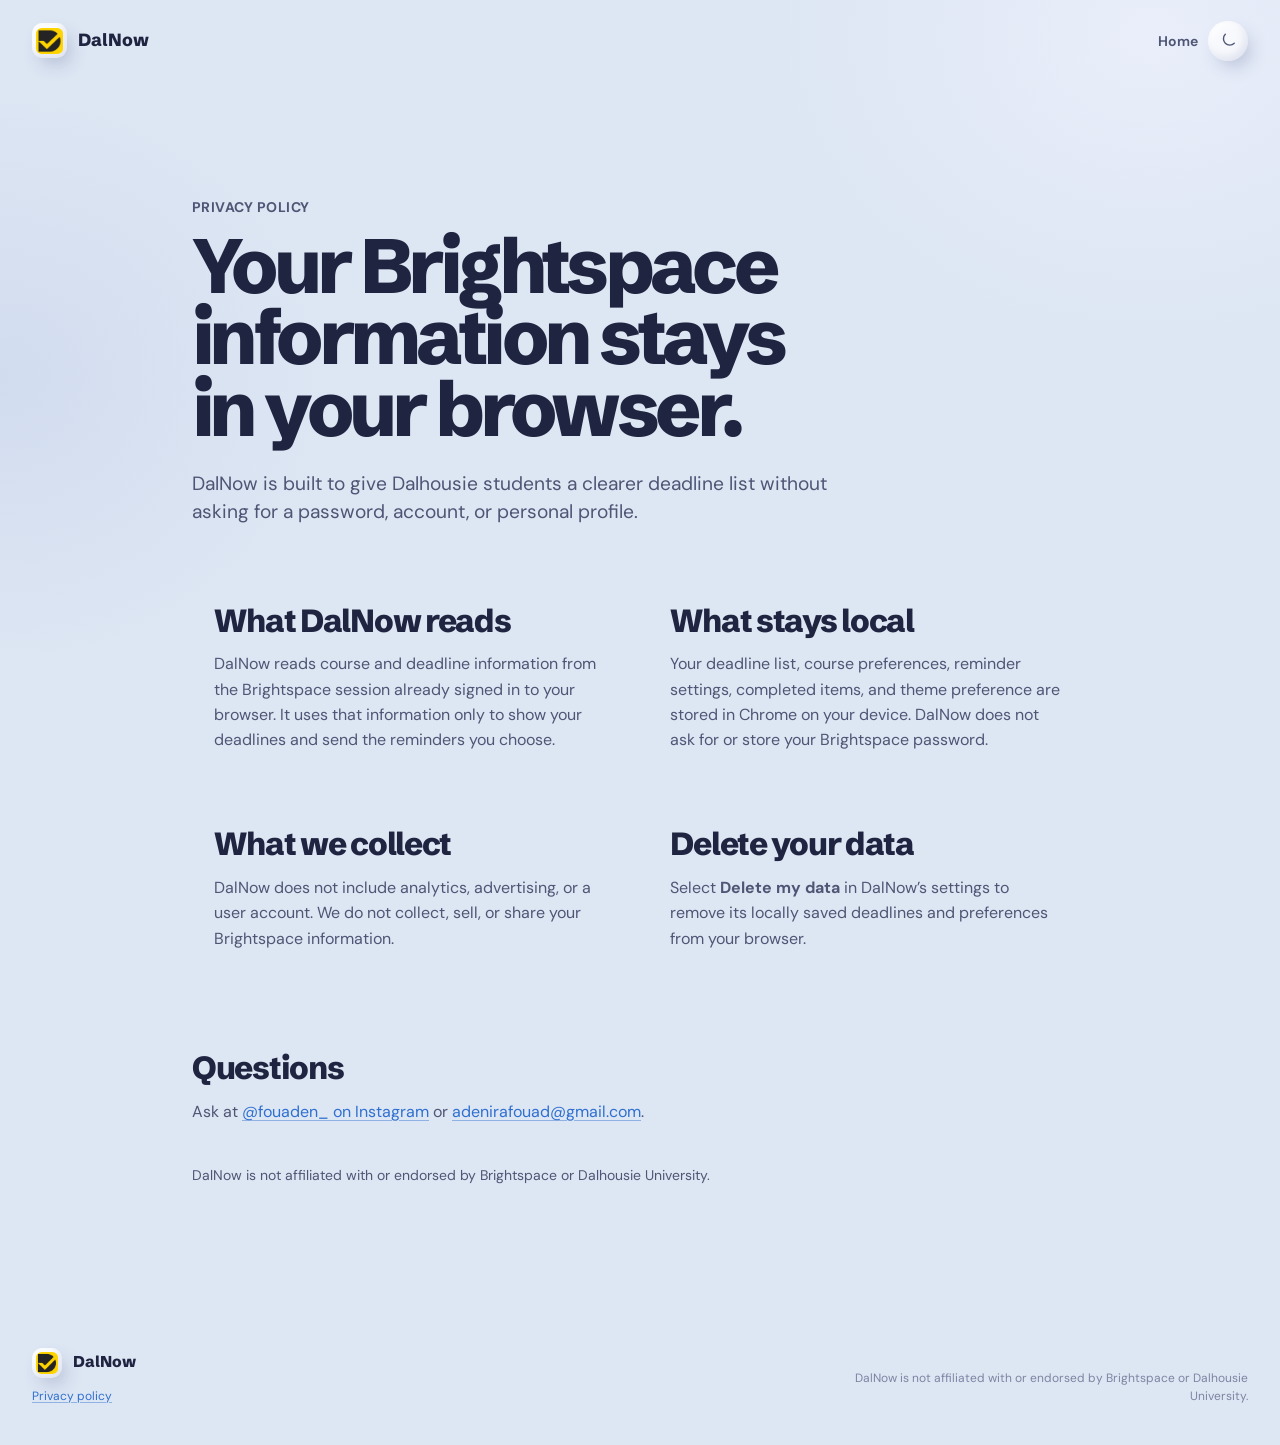
==== site/privacy.html @ 7739f78c "feat: add DalNow marketing site" ====
<!doctype html>
<html lang="en" data-theme="light">
  <head>
    <meta charset="UTF-8" />
    <meta name="viewport" content="width=device-width, initial-scale=1" />
    <meta name="description" content="DalNow privacy policy." />
    <meta name="theme-color" content="#dde6f3" />
    <title>Privacy policy — DalNow</title>
    <link rel="stylesheet" href="styles/tokens.css" />
    <link rel="stylesheet" href="styles/styles.css" />
    <link rel="stylesheet" href="styles/site.css" />
  </head>
  <body>
    <header class="site-header">
      <a class="site-brand" href="index.html" aria-label="DalNow home"><span class="site-brand-mark"><img src="assets/icon128.png" alt="" /></span><span>DalNow</span></a>
      <div class="header-controls"><a class="header-link" href="index.html">Home</a><button class="theme-toggle" type="button" aria-pressed="false" aria-label="Switch to dark mode"><svg class="moon-icon" viewBox="0 0 24 24" fill="none" stroke="currentColor" stroke-width="1.9" stroke-linecap="round" stroke-linejoin="round" aria-hidden="true"><path d="M20.8 15.4A8.5 8.5 0 0 1 8.6 3.2 8.5 8.5 0 1 0 20.8 15.4Z"/></svg><svg class="sun-icon" viewBox="0 0 24 24" fill="none" stroke="currentColor" stroke-width="1.9" stroke-linecap="round" stroke-linejoin="round" aria-hidden="true"><circle cx="12" cy="12" r="4"/><path d="M12 2v2M12 20v2M4.93 4.93l1.41 1.41M17.66 17.66l1.41 1.41M2 12h2M20 12h2M4.93 19.07l1.41-1.41M17.66 6.34l1.41-1.41"/></svg></button></div>
    </header>
    <main class="policy-page section-shell">
      <p class="eyebrow">Privacy policy</p>
      <h1>Your Brightspace information stays in your browser.</h1>
      <p class="policy-lede">DalNow is built to give Dalhousie students a clearer deadline list without asking for a password, account, or personal profile.</p>
      <div class="policy-grid">
        <section class="policy-card clay-panel"><h2>What DalNow reads</h2><p>DalNow reads course and deadline information from the Brightspace session already signed in to your browser. It uses that information only to show your deadlines and send the reminders you choose.</p></section>
        <section class="policy-card clay-panel"><h2>What stays local</h2><p>Your deadline list, course preferences, reminder settings, completed items, and theme preference are stored in Chrome on your device. DalNow does not ask for or store your Brightspace password.</p></section>
        <section class="policy-card clay-panel"><h2>What we collect</h2><p>DalNow does not include analytics, advertising, or a user account. We do not collect, sell, or share your Brightspace information.</p></section>
        <section class="policy-card clay-panel"><h2>Delete your data</h2><p>Select <strong>Delete my data</strong> in DalNow’s settings to remove its locally saved deadlines and preferences from your browser.</p></section>
      </div>
      <section class="policy-contact"><h2>Questions</h2><p>Ask at <a href="https://www.instagram.com/fouaden_/">@fouaden_ on Instagram</a> or <a href="mailto:adenirafouad@gmail.com">adenirafouad@gmail.com</a>.</p><p class="policy-note">DalNow is not affiliated with or endorsed by Brightspace or Dalhousie University.</p></section>
    </main>
    <footer class="site-footer"><div><a class="site-brand" href="index.html"><span class="site-brand-mark"><img src="assets/icon128.png" alt="" /></span><span>DalNow</span></a><a class="footer-link" href="privacy.html">Privacy policy</a></div><p>DalNow is not affiliated with or endorsed by Brightspace or Dalhousie University.</p></footer>
    <script src="scripts/site.js"></script>
  </body>
</html>
---- site/styles/tokens.css ----
/* Dalnow's Token Design System */
/* DALnow's local font assets and visual source of truth. */

@font-face {
  font-family: "DM Sans";
  font-style: normal;
  font-weight: 400 700;
  font-display: swap;
  src: url("../assets/DM-Sans-latin-ext.woff2") format("woff2");
  unicode-range:
    U+0100-02BA, U+02BD-02C5, U+02C7-02CC, U+02CE-02D7, U+02DD-02FF, U+0304,
    U+0308, U+0329, U+1E00-1E9F, U+1EF2-1EFF;
}
@font-face {
  font-family: "DM Sans";
  font-style: normal;
  font-weight: 400 700;
  font-display: swap;
  src: url("../assets/DM-Sans-latin.woff2") format("woff2");
  unicode-range:
    U+0000-00FF, U+0131, U+0152-0153, U+02BB-02BC, U+02C6, U+02DA, U+02DC,
    U+0304, U+0308, U+0329, U+2000-206F, U+20AC, U+2122, U+2191, U+2193, U+2212,
    U+2215, U+FEFF, U+FFFD;
}
@font-face {
  font-family: "Schibsted Grotesk";
  font-style: normal;
  font-weight: 400 800;
  font-display: swap;
  src: url("../assets/Schibsted-Grotesk-latin-ext.woff2") format("woff2");
  unicode-range:
    U+0100-02BA, U+02BD-02C5, U+02C7-02CC, U+02CE-02D7, U+02DD-02FF, U+0304,
    U+0308, U+0329, U+1E00-1E9F, U+1EF2-1EFF;
}
@font-face {
  font-family: "Schibsted Grotesk";
  font-style: normal;
  font-weight: 400 800;
  font-display: swap;
  src: url("../assets/Schibsted-Grotesk-latin.woff2") format("woff2");
  unicode-range:
    U+0000-00FF, U+0131, U+0152-0153, U+02BB-02BC, U+02C6, U+02DA, U+02DC,
    U+0304, U+0308, U+0329, U+2000-206F, U+20AC, U+2122, U+2191, U+2193, U+2212,
    U+2215, U+FEFF, U+FFFD;
}

:root {
  color-scheme: light;
  --brand-black: #242424;
  --brand-white: #ffffff;
  --brand-gold: #ffd400;
  --course-1: #007aff;
  --course-2: #4cd964;
  --course-3: #ff9500;
  --course-4: #5956d6;
  --course-5: #db2777;
  --course-6: #b45309;
  --course-7: #0f766e;
  --course-8: #dc2626;
  --course-9: #475569;
  --course-10: #9333ea;
  --course-foreground: #ffffff;
  --ground: #dde6f3;
  --glow-a: #e9eefa;
  --glow-b: #d1dcef;
  --slab: #eef2f9;
  --tile: #f8f9fd;
  --tile-hover: #ffffff;
  --ink: #1f2440;
  --ink-muted: #4f5675;
  --ink-faint: #7c85a2;
  --rule: rgb(80 98 150 / 14%);
  --rule-strong: rgb(80 98 150 / 26%);
  --danger: #ff3b30;
  --danger-wash: #fbe3e0;
  --success: #2c7449;
  --focus: #1f2440;
  --link: #2f6fd0;
  --link-hover: #1d55ae;
  --warning: #c93a31;
  --clay:
    16px 20px 40px -8px rgb(62 78 128 / 30%),
    inset -6px -8px 14px rgb(98 116 168 / 20%),
    inset 6px 8px 14px rgb(255 255 255 / 95%);
  --clay-sm:
    6px 9px 18px -4px rgb(62 78 128 / 28%),
    inset -3px -4px 8px rgb(98 116 168 / 16%),
    inset 3px 4px 8px rgb(255 255 255 / 95%);
  --shadow-logo: 0 6px 14px -8px rgb(62 78 128 / 52%);
  --clay-lift:
    18px 24px 36px -10px rgb(62 78 128 / 42%),
    inset -5px -7px 12px rgb(98 116 168 / 20%), inset 5px 7px 12px #ffffff;
  --clay-gold:
    8px 12px 22px -6px rgb(170 120 0 / 42%),
    inset -4px -6px 10px rgb(196 140 0 / 35%),
    inset 4px 5px 9px rgb(255 250 215 / 95%);
  --clay-gold-pressed:
    2px 3px 8px -4px rgb(170 120 0 / 40%),
    inset 5px 7px 12px rgb(196 140 0 / 35%),
    inset -3px -3px 8px rgb(255 250 215 / 80%);
  --groove:
    inset 4px 6px 10px rgb(80 98 150 / 20%),
    inset -4px -5px 10px rgb(255 255 255 / 85%);
  --font-body: "DM Sans", "Segoe UI", sans-serif;
  --font-display: "Schibsted Grotesk", "Segoe UI", sans-serif;
  --font-size-xs: 0.75rem;
  --font-size-sm: 0.875rem;
  --font-size-base: 1rem;
  --font-size-lg: 1.125rem;
  --font-size-xl: 1.5rem;
  --font-regular: 400;
  --font-medium: 500;
  --font-semibold: 650;
  --font-bold: 800;
  --space-1: 0.25rem;
  --space-2: 0.5rem;
  --space-3: 0.75rem;
  --space-4: 1rem;
  --space-5: 1.25rem;
  --space-6: 1.5rem;
  --space-8: 2rem;
  --radius-sm: 0.75rem;
  --radius-chip: 0.35rem;
  --radius-md: 1.5rem;
  --radius-lg: 2rem;
  --radius-pill: 999px;
  --duration-fast: 140ms;
  --duration-base: 220ms;
  --motion-lift: -0.125rem;
  --ease-out: cubic-bezier(0.16, 1, 0.3, 1);
  --ease-squish: cubic-bezier(0.3, 1.6, 0.5, 1);
}

:root[data-theme="dark"] {
  color-scheme: dark;
  --ground: #1a1e2c;
  --glow-a: #232a3e;
  --glow-b: #161a26;
  --slab: #232839;
  --tile: #2b3146;
  --tile-hover: #313851;
  --ink: #eef0f8;
  --ink-muted: #b3b9cf;
  --ink-faint: #858da7;
  --rule: rgb(255 255 255 / 8%);
  --rule-strong: rgb(255 255 255 / 16%);
  --danger: #ff8a7a;
  --danger-wash: #3a2624;
  --success: #7ed39b;
  --focus: #ffd400;
  --link: #8ab8ff;
  --link-hover: #b3d1ff;
  --warning: #ff8a7a;
  --clay:
    16px 20px 40px -8px rgb(0 0 0 / 55%), inset -6px -8px 14px rgb(0 0 0 / 30%),
    inset 6px 8px 14px rgb(255 255 255 / 6%);
  --clay-sm:
    6px 9px 18px -4px rgb(0 0 0 / 50%), inset -3px -4px 8px rgb(0 0 0 / 28%),
    inset 3px 4px 8px rgb(255 255 255 / 7%);
  --clay-lift:
    18px 24px 36px -10px rgb(0 0 0 / 70%),
    inset -5px -7px 12px rgb(0 0 0 / 30%),
    inset 5px 7px 12px rgb(255 255 255 / 9%);
  --clay-gold:
    8px 12px 22px -6px rgb(0 0 0 / 55%),
    inset -4px -6px 10px rgb(196 140 0 / 40%),
    inset 4px 5px 9px rgb(255 250 215 / 80%);
  --clay-gold-pressed:
    2px 3px 8px -4px rgb(0 0 0 / 50%), inset 5px 7px 12px rgb(196 140 0 / 40%),
    inset -3px -3px 8px rgb(255 250 215 / 60%);
  --groove:
    inset 4px 6px 10px rgb(0 0 0 / 35%),
    inset -3px -4px 8px rgb(255 255 255 / 5%);
}
@media (prefers-color-scheme: dark) {
  :root:not([data-theme="light"]) {
    color-scheme: dark;
    --ground: #1a1e2c;
    --glow-a: #232a3e;
    --glow-b: #161a26;
    --slab: #232839;
    --tile: #2b3146;
    --tile-hover: #313851;
    --ink: #eef0f8;
    --ink-muted: #b3b9cf;
    --ink-faint: #858da7;
    --rule: rgb(255 255 255 / 8%);
    --rule-strong: rgb(255 255 255 / 16%);
    --danger: #ff8a7a;
    --danger-wash: #3a2624;
    --success: #7ed39b;
    --focus: #ffd400;
    --link: #8ab8ff;
    --link-hover: #b3d1ff;
    --warning: #ff8a7a;
    --clay:
      16px 20px 40px -8px rgb(0 0 0 / 55%),
      inset -6px -8px 14px rgb(0 0 0 / 30%),
      inset 6px 8px 14px rgb(255 255 255 / 6%);
    --clay-sm:
      6px 9px 18px -4px rgb(0 0 0 / 50%), inset -3px -4px 8px rgb(0 0 0 / 28%),
      inset 3px 4px 8px rgb(255 255 255 / 7%);
    --clay-lift:
      18px 24px 36px -10px rgb(0 0 0 / 70%),
      inset -5px -7px 12px rgb(0 0 0 / 30%),
      inset 5px 7px 12px rgb(255 255 255 / 9%);
    --clay-gold:
      8px 12px 22px -6px rgb(0 0 0 / 55%),
      inset -4px -6px 10px rgb(196 140 0 / 40%),
      inset 4px 5px 9px rgb(255 250 215 / 80%);
    --clay-gold-pressed:
      2px 3px 8px -4px rgb(0 0 0 / 50%),
      inset 5px 7px 12px rgb(196 140 0 / 40%),
      inset -3px -3px 8px rgb(255 250 215 / 60%);
    --groove:
      inset 4px 6px 10px rgb(0 0 0 / 35%),
      inset -3px -4px 8px rgb(255 255 255 / 5%);
  }
}
---- site/styles/styles.css ----
/* Side-panel components. All visual values come from strictly tokens.css. */

* {
  box-sizing: border-box;
}
html {
  background: var(--ground);
  scrollbar-color: var(--rule-strong) transparent;
  scrollbar-width: thin;
}
body {
  min-height: 100vh;
  margin: 0;
  background-color: var(--ground);
  background-image:
    radial-gradient(520px 420px at 90% 4%, var(--glow-a) 0%, transparent 72%),
    radial-gradient(460px 400px at 0% 42%, var(--glow-b) 0%, transparent 72%);
  background-attachment: fixed;
  color: var(--ink);
  font-family: var(--font-body);
  font-size: var(--font-size-base);
  font-weight: var(--font-regular);
  line-height: 1.45;
}
button,
input {
  color: inherit;
  font: inherit;
}
button {
  -webkit-tap-highlight-color: transparent;
}
[hidden] {
  display: none !important;
}
button:focus-visible,
input:focus-visible,
a:focus-visible {
  outline: 3px solid var(--focus);
  outline-offset: 3px;
}

.app-header {
  display: flex;
  align-items: center;
  gap: var(--space-3);
  min-height: 5.875rem;
  padding: var(--space-5) var(--space-4) var(--space-3);
}
.brand {
  display: flex;
  align-items: center;
  gap: var(--space-3);
  min-width: 0;
}
.brand-logo {
  display: grid;
  place-items: center;
  flex: 0 0 auto;
  width: 3rem;
  height: 3rem;
  border-radius: var(--radius-sm);
  background: var(--brand-gold);
  box-shadow: var(--shadow-logo);
}
.brand-icon {
  display: block;
  width: 2.1rem;
  height: 2.3rem;
  border-radius: var(--radius-chip);
  object-fit: contain;
}
.app-header h1 {
  margin: 0;
  color: var(--ink);
  font-family: var(--font-display);
  font-size: var(--font-size-xl);
  font-weight: var(--font-bold);
  letter-spacing: -0.045em;
}
.header-spacer {
  flex: 1;
}
.header-actions {
  display: flex;
  align-items: center;
  gap: var(--space-2);
  margin-left: auto;
}
.refresh-status {
  color: var(--ink-muted);
  font-size: var(--font-size-xs);
  font-weight: var(--font-medium);
}
.icon-button,
.back-button {
  display: inline-grid;
  place-items: center;
  flex: 0 0 auto;
  width: 2.75rem;
  height: 2.75rem;
  padding: 0;
  border: 0;
  border-radius: 50%;
  background: var(--tile);
  box-shadow: var(--clay-sm);
  color: var(--ink-muted);
  cursor: pointer;
  transition:
    transform var(--duration-fast) var(--ease-squish),
    box-shadow var(--duration-fast) var(--ease-out),
    color var(--duration-fast) var(--ease-out);
}
.icon-button:hover,
.back-button:hover {
  color: var(--ink);
  transform: translateY(var(--motion-lift));
}
.icon-button:active,
.back-button:active {
  box-shadow: var(--groove);
  transform: translateY(var(--space-1)) scale(0.96);
}
.icon-button svg,
.back-button svg {
  width: 1.25rem;
  height: 1.25rem;
}
.settings-icon {
  width: 1.25rem;
  height: 1.25rem;
  background: currentColor;
  mask: url("../icons/lucide-cog.svg") center / contain no-repeat;
  -webkit-mask: url("../icons/lucide-cog.svg") center / contain no-repeat;
}
.is-refreshing .refresh-icon {
  animation: spin 900ms linear infinite;
  transform-origin: center;
}
@keyframes spin {
  to {
    transform: rotate(360deg);
  }
}

.home-view,
.settings-view {
  padding: var(--space-3) var(--space-4) var(--space-8);
}
.status-line {
  min-height: 1.1rem;
  margin: 0 0 var(--space-2);
  color: var(--ink-muted);
  font-size: var(--font-size-xs);
}
.status-line:empty {
  display: none;
}
.summary-box {
  margin: 0 0 var(--space-6);
  padding: var(--space-5);
  border-radius: var(--radius-lg);
  background: var(--slab);
  box-shadow: var(--clay);
  color: var(--ink);
  font-family: var(--font-display);
  font-size: clamp(var(--font-size-lg), 4vw, var(--font-size-xl));
  font-weight: var(--font-bold);
  letter-spacing: -0.04em;
  line-height: 1.14;
}
.summary-box[hidden] {
  display: none;
}

.filters {
  display: flex;
  flex-wrap: wrap;
  gap: var(--space-3);
  margin: 0 0 var(--space-8);
}
.course-chip {
  display: inline-flex;
  align-items: center;
  gap: var(--space-2);
  min-height: 2.5rem;
  padding: 0 var(--space-4);
  border: 0;
  border-radius: var(--radius-pill);
  background: var(--tile);
  box-shadow: var(--clay-sm);
  color: var(--ink);
  cursor: pointer;
  font-family: var(--font-display);
  font-size: var(--font-size-sm);
  font-weight: var(--font-bold);
  letter-spacing: -0.02em;
  transition:
    transform var(--duration-fast) var(--ease-squish),
    box-shadow var(--duration-fast) var(--ease-out);
}
.filters .course-chip:not(.all-chip)::before {
  width: 0.75rem;
  height: 0.75rem;
  border-radius: 50%;
  background: var(--course-color);
  outline: 1px solid
    color-mix(in srgb, var(--course-color) 72%, var(--ink-muted));
  content: "";
}
.filters .course-chip:hover {
  transform: translateY(var(--motion-lift));
}
.filters .course-chip:active {
  box-shadow: var(--groove);
  transform: translateY(var(--space-1)) scale(0.98);
}
.filters .course-chip[aria-pressed="true"] {
  background: var(--brand-gold);
  box-shadow: var(--clay-gold);
}
.course-chip.all-chip {
  background: var(--tile);
}
.course-count {
  color: var(--ink-muted);
  font-variant-numeric: tabular-nums;
}
.filters .course-chip[aria-pressed="true"] .course-count {
  color: var(--ink);
}

.deadline-group {
  margin-top: var(--space-8);
}
.group-title,
.section-title {
  margin: 0 0 var(--space-4);
  color: var(--ink);
  font-family: var(--font-display);
  font-size: var(--font-size-lg);
  font-weight: var(--font-bold);
  letter-spacing: -0.035em;
  line-height: 1.2;
  text-decoration: none;
}
.group-label,
.section-title {
  text-decoration: underline var(--brand-gold);
  text-decoration-thickness: 0.375rem;
  text-underline-offset: var(--space-2);
  text-decoration-skip-ink: none;
}
.group-range {
  margin-left: var(--space-2);
  color: var(--ink-muted);
  font-family: var(--font-body);
  font-size: var(--font-size-sm);
  font-weight: var(--font-medium);
  letter-spacing: 0;
  text-decoration: none;
  text-transform: none;
}
.item {
  display: grid;
  grid-template-columns: 1.75rem minmax(0, 1fr) auto 2rem;
  align-items: center;
  gap: var(--space-4);
  margin-bottom: var(--space-4);
  padding: var(--space-5);
  border-radius: var(--radius-md);
  background: var(--tile);
  box-shadow: var(--clay-sm);
}
.item .check {
  appearance: none;
  display: grid;
  place-items: center;
  width: 1.5rem;
  height: 1.5rem;
  margin: 0;
  border: 0;
  border-radius: var(--radius-sm);
  background: var(--tile);
  box-shadow: var(--groove);
  cursor: pointer;
  transition:
    background-color var(--duration-fast) var(--ease-out),
    box-shadow var(--duration-base) var(--ease-out),
    transform var(--duration-fast) var(--ease-squish);
}
.item .check::after {
  width: 0.875rem;
  height: 0.875rem;
  background: var(--brand-black);
  content: "";
  mask: url("data:image/svg+xml,%3Csvg xmlns='http://www.w3.org/2000/svg' viewBox='0 0 20 20' fill='none' stroke='black' stroke-width='2.6' stroke-linecap='round' stroke-linejoin='round'%3E%3Cpath d='M4.6 10.4l3.4 3.2 7.4-7.4'/%3E%3C/svg%3E")
    center / contain no-repeat;
  transform: scale(0);
  transition: transform var(--duration-base) var(--ease-squish);
}
.item .check:hover {
  box-shadow: var(--clay-sm);
}
.item .check:checked {
  background: var(--brand-gold);
  box-shadow: var(--clay-gold);
}
.item .check:checked::after {
  transform: scale(1);
}
.item .check:active {
  transform: translateY(var(--space-1)) scale(0.94);
}
.item-content {
  min-width: 0;
  container-type: inline-size;
}
.item-topline {
  display: flex;
  align-items: center;
  gap: var(--space-2);
  min-width: 0;
  margin-bottom: var(--space-2);
}
.item-course {
  flex: 1 1 auto;
  min-width: 0;
  max-width: 100%;
  overflow: hidden;
  padding: var(--space-1) var(--space-2);
  border-radius: 0.25rem;
  background: var(--course-color);
  color: var(--course-foreground);
  font-family: var(--font-display);
  font-size: var(--font-size-xs);
  font-weight: var(--font-bold);
  line-height: 1.2;
  text-overflow: ellipsis;
  white-space: nowrap;
}
.item-type {
  display: inline-flex;
  align-items: center;
  flex: 0 0 auto;
  gap: var(--space-1);
  color: var(--ink-muted);
}
.item-type svg {
  width: 1rem;
  height: 1rem;
}
.item-type-label {
  font-size: var(--font-size-sm);
}
@container (max-width: 9rem) {
  .item-type-label {
    display: none;
  }
}
.item-title {
  color: var(--ink);
  font-family: var(--font-display);
  font-size: var(--font-size-lg);
  font-weight: var(--font-bold);
  letter-spacing: -0.025em;
  line-height: 1.2;
  text-decoration: none;
  overflow-wrap: anywhere;
}
.item-title:hover {
  color: var(--link-hover);
  text-decoration: none;
}
.item.checked .item-title {
  color: var(--ink-muted);
  text-decoration: line-through;
}
.item-due {
  max-width: 6rem;
  color: var(--warning);
  font-family: var(--font-display);
  font-size: var(--font-size-sm);
  font-weight: var(--font-bold);
  line-height: 1.25;
  text-align: right;
}
.remove-button {
  display: inline-grid;
  place-items: center;
  width: 2rem;
  height: 2rem;
  padding: 0;
  border: 0;
  border-radius: 50%;
  background: transparent;
  color: var(--ink-faint);
  cursor: pointer;
  transition:
    background-color var(--duration-fast) var(--ease-out),
    color var(--duration-fast) var(--ease-out),
    transform var(--duration-fast) var(--ease-squish);
}
.remove-button svg {
  width: 1rem;
  height: 1rem;
}
.remove-button:hover {
  background: var(--danger-wash);
  color: var(--danger);
}
.remove-button:active {
  transform: scale(0.9);
}
.item.undo {
  grid-template-columns: minmax(0, 1fr) auto;
}
.undo-label {
  color: var(--ink-muted);
  font-size: var(--font-size-sm);
}
.undo-button {
  min-height: 2.5rem;
  padding: 0 var(--space-4);
  border: 0;
  border-radius: var(--radius-pill);
  background: var(--tile);
  box-shadow: var(--clay-sm);
  color: var(--ink);
  cursor: pointer;
  font-family: var(--font-display);
  font-size: var(--font-size-sm);
  font-weight: var(--font-bold);
}
.empty {
  padding: var(--space-8) var(--space-5);
  color: var(--ink-muted);
  text-align: center;
}
.app-footer,
.settings-footer {
  margin-top: var(--space-8);
  color: var(--ink-faint);
  font-size: var(--font-size-xs);
  line-height: 1.55;
  text-align: center;
}
.settings-footer {
  padding-top: var(--space-5);
  border-top: 1px solid var(--rule);
}
.settings-footer p {
  margin: 0 0 var(--space-3);
}

.settings-section {
  margin-bottom: var(--space-8);
}
.settings-section + .settings-section {
  margin-top: var(--space-8);
}
.setting-card {
  margin-bottom: var(--space-4);
  padding: var(--space-5);
  border-radius: var(--radius-md);
  background: var(--tile);
  box-shadow: var(--clay-sm);
}
.reminders-list {
  overflow: hidden;
  border-radius: var(--radius-md);
  background: var(--tile);
  box-shadow: var(--clay-sm);
}
.reminders-list .setting-card {
  margin: 0;
  border-radius: 0;
  background: transparent;
  box-shadow: none;
}
.reminders-list .setting-card + .setting-card {
  border-top: 1px solid var(--rule);
}
.type-setting {
  display: grid;
  grid-template-columns: minmax(0, 1fr) auto;
  gap: var(--space-3) var(--space-4);
}
.type-setting-head {
  display: flex;
  align-items: center;
  gap: var(--space-2);
  min-width: 0;
  font-family: var(--font-display);
}
.type-setting-head svg {
  width: 1.25rem;
  height: 1.25rem;
  color: var(--ink-muted);
}
.type-setting-name {
  font-weight: var(--font-bold);
}
.lead-label {
  grid-column: 1 / -1;
  color: var(--ink-muted);
  font-size: var(--font-size-sm);
  font-weight: var(--font-semibold);
}
.lead-range {
  grid-column: 1 / -1;
  width: 100%;
  height: 1.75rem;
  margin: 0;
  appearance: none;
  background: transparent;
  cursor: pointer;
}
.lead-range::-webkit-slider-runnable-track {
  height: 0.875rem;
  border-radius: var(--radius-pill);
  background: var(--slab);
  box-shadow: var(--groove);
}
.lead-range::-webkit-slider-thumb {
  width: 1.625rem;
  height: 1.625rem;
  margin-top: calc(var(--space-3) * -1);
  appearance: none;
  border: 0;
  border-radius: 50%;
  background: var(--brand-gold);
  box-shadow: var(--clay-gold);
}
.lead-range:disabled {
  cursor: not-allowed;
  opacity: 0.45;
}
.toggle {
  display: inline-flex;
  align-items: center;
  min-height: 2rem;
  cursor: pointer;
}
.toggle.is-disabled {
  cursor: not-allowed;
  opacity: 0.45;
}
.toggle input {
  position: absolute;
  width: 1px;
  height: 1px;
  margin: 0;
  opacity: 0;
}
.toggle-track {
  position: relative;
  display: block;
  width: 3.25rem;
  height: 1.875rem;
  border-radius: var(--radius-pill);
  background: var(--tile);
  box-shadow: var(--groove);
  transition:
    background-color var(--duration-base) var(--ease-out),
    box-shadow var(--duration-base) var(--ease-out);
}
.toggle-track::after {
  position: absolute;
  top: var(--space-1);
  left: var(--space-1);
  width: 1.375rem;
  height: 1.375rem;
  border-radius: 50%;
  background: var(--tile);
  box-shadow: var(--clay-sm);
  content: "";
  transition: transform var(--duration-base) var(--ease-squish);
}
.toggle input:checked + .toggle-track {
  background: var(--brand-gold);
  box-shadow: var(--clay-gold-pressed);
}
.toggle input:checked + .toggle-track::after {
  transform: translateX(1.375rem);
}
.toggle input:focus-visible + .toggle-track {
  outline: 3px solid var(--focus);
  outline-offset: var(--space-1);
}
.course-setting {
  display: grid;
  grid-template-columns: minmax(0, 1fr);
  gap: var(--space-3);
}
.course-setting .course-chip {
  justify-self: start;
  max-width: 100%;
  overflow: hidden;
  background: var(--course-color);
  color: var(--course-foreground);
  cursor: default;
  text-overflow: ellipsis;
  white-space: nowrap;
  border-radius: var(--radius-chip);
  box-shadow: none;
}
.course-setting .course-count {
  color: inherit;
}
.course-name-label,
.course-control > span {
  color: var(--ink-muted);
  font-size: var(--font-size-sm);
  font-weight: var(--font-semibold);
}
.course-name-input {
  width: 100%;
  min-height: 2.75rem;
  padding: 0 var(--space-3);
  border: 0;
  border-radius: var(--radius-sm);
  background: var(--slab);
  box-shadow: var(--groove);
  color: var(--ink);
}
.course-name-input::placeholder {
  color: var(--ink-faint);
}
.course-controls {
  display: grid;
  grid-template-columns: repeat(auto-fit, minmax(min(100%, 8rem), 1fr));
  gap: var(--space-3);
}
.course-control {
  display: flex;
  align-items: center;
  justify-content: space-between;
  gap: var(--space-2);
  min-width: 0;
}
.course-control > span {
  overflow: hidden;
  text-overflow: ellipsis;
  white-space: nowrap;
}

.lead-scale {
  display: flex;
  justify-content: space-between;
  gap: var(--space-1);
  margin-top: calc(var(--space-1) * -1);
  color: var(--ink-faint);
  font-size: var(--font-size-xs);
  font-weight: var(--font-semibold);
  direction: ltr;
}
.lead-scale span:last-child {
  max-width: 3.5rem;
  color: var(--ink-muted);
  text-align: right;
  line-height: 1.1;
}
.notification-section > p {
  color: var(--ink-muted);
  font-size: var(--font-size-sm);
  line-height: 1.5;
}
.inline-link {
  padding: 0;
  border: 0;
  background: transparent;
  color: var(--ink);
  cursor: pointer;
  font: inherit;
  font-weight: var(--font-semibold);
  text-decoration: underline;
  text-decoration-thickness: 0.1em;
  text-underline-offset: 0.15em;
}
.support-tip {
  margin-top: var(--space-4);
  padding: var(--space-4);
  border-radius: var(--radius-md);
  background: var(--tile);
  box-shadow: var(--clay-sm);
  color: var(--ink-muted);
  font-size: var(--font-size-sm);
}
.support-tip h3 {
  margin: 0 0 var(--space-2);
  color: var(--ink);
  font-family: var(--font-display);
  font-size: var(--font-size-base);
}
.support-tip ol {
  margin: 0;
  padding-left: var(--space-5);
}
.support-tip li + li {
  margin-top: var(--space-2);
}
.report-bug-button,
.primary-action,
.secondary-action {
  display: inline-flex;
  align-items: center;
  justify-content: center;
  min-height: 2.5rem;
  padding: 0 var(--space-4);
  border: 0;
  border-radius: var(--radius-pill);
  background: var(--tile);
  box-shadow: var(--clay-sm);
  color: var(--ink);
  cursor: pointer;
  font-family: var(--font-display);
  font-size: var(--font-size-sm);
  font-weight: var(--font-bold);
  text-decoration: none;
  transition:
    transform var(--duration-fast) var(--ease-out),
    box-shadow var(--duration-fast) var(--ease-out);
}
.report-bug-button:hover,
.primary-action:hover,
.secondary-action:hover,
.appearance-option:hover,
.undo-button:hover,
.delete-data-button:hover {
  transform: translateY(var(--motion-lift));
}
.primary-action {
  background: var(--brand-gold);
  box-shadow: var(--clay-gold);
}
.sign-in-card {
  padding: var(--space-6);
  border-radius: var(--radius-lg);
  background: var(--tile);
  box-shadow: var(--clay);
}
.sign-in-card h2 {
  margin: 0 0 var(--space-3);
  font-family: var(--font-display);
  font-size: var(--font-size-lg);
}
.sign-in-card p {
  margin: 0;
  color: var(--ink-muted);
  font-size: var(--font-size-sm);
  line-height: 1.55;
}
.sign-in-actions {
  display: flex;
  flex-wrap: wrap;
  gap: var(--space-3);
  margin-top: var(--space-5);
}
.appearance-control {
  display: flex;
  gap: var(--space-1);
  padding: var(--space-1);
  border-radius: var(--radius-pill);
  background: var(--slab);
  box-shadow: var(--groove);
}
.appearance-option {
  flex: 1;
  min-height: 2.5rem;
  padding: 0 var(--space-2);
  border: 0;
  border-radius: var(--radius-pill);
  background: transparent;
  color: var(--ink-muted);
  cursor: pointer;
  font-family: var(--font-display);
  font-size: var(--font-size-sm);
  font-weight: var(--font-bold);
  transition:
    background-color var(--duration-fast) var(--ease-out),
    box-shadow var(--duration-fast) var(--ease-out),
    color var(--duration-fast) var(--ease-out);
}
.appearance-option[aria-pressed="true"] {
  background: var(--tile);
  box-shadow: var(--clay-sm);
  color: var(--ink);
}
.data-section {
  padding-top: var(--space-6);
  border-top: 1px solid var(--rule);
}
.delete-data-button {
  width: 100%;
  min-height: 3rem;
  margin: var(--space-4) 0 var(--space-3);
  padding: 0 var(--space-5);
  border: 0;
  border-radius: var(--radius-pill);
  background: var(--danger);
  box-shadow: var(--clay-sm);
  color: var(--tile);
  cursor: pointer;
  font-family: var(--font-display);
  font-weight: var(--font-bold);
  transition:
    transform var(--duration-fast) var(--ease-squish),
    box-shadow var(--duration-fast) var(--ease-out);
}
.delete-data-button:active {
  box-shadow: var(--groove);
  transform: translateY(var(--space-1)) scale(0.98);
}
.delete-data-button:disabled {
  cursor: wait;
  opacity: 0.6;
}
.data-copy,
.data-status {
  color: var(--ink-muted);
  font-size: var(--font-size-sm);
  line-height: 1.5;
}
.data-copy {
  margin: 0 0 var(--space-3);
}
.data-status {
  min-height: 1.5rem;
}

@media (max-width: 21.25rem) {
  .app-header {
    padding-inline: var(--space-3);
  }
  .home-view,
  .settings-view {
    padding-inline: var(--space-3);
  }
  .item {
    grid-template-columns: 1.5rem minmax(0, 1fr) 1.75rem;
    gap: var(--space-3);
    padding: var(--space-4);
  }
  .item-due {
    grid-column: 2;
    max-width: none;
    text-align: left;
  }
  .remove-button {
    grid-column: 3;
    grid-row: 1;
  }
  .item-topline {
    flex-wrap: wrap;
  }
  .item-type-label {
    font-size: var(--font-size-xs);
  }
}
@media (prefers-reduced-motion: reduce) {
  *,
  *::before,
  *::after {
    animation-duration: 1ms !important;
    animation-iteration-count: 1 !important;
    scroll-behavior: auto !important;
    transition-duration: 1ms !important;
  }
}
---- site/styles/site.css ----
/* DalNow marketing site: composed from the extension token system. */

html { scroll-behavior: smooth; }
body { min-width: 20rem; overflow-x: hidden; }
a { color: inherit; }
button { font: inherit; }

.site-header,
.section-shell,
.site-footer {
  width: min(100% - 3rem, 76rem);
  margin-inline: auto;
}
.site-header {
  position: relative;
  z-index: 2;
  display: flex;
  align-items: center;
  justify-content: space-between;
  gap: var(--space-4);
  padding-block: 1.3rem;
}
.site-brand { display: inline-flex; align-items: center; gap: 0.65rem; color: var(--ink); font-family: var(--font-display); font-size: 1.1rem; font-weight: var(--font-bold); text-decoration: none; }
.site-brand-mark { display: grid; width: 2.2rem; height: 2.2rem; place-items: center; overflow: hidden; border-radius: 0.65rem; background: var(--tile); box-shadow: var(--clay-sm); }
.site-brand-mark img { width: 1.65rem; height: 1.65rem; border-radius: var(--radius-chip); }
.header-controls { display: flex; align-items: center; gap: 0.6rem; }
.header-link { color: var(--ink-muted); font-size: var(--font-size-sm); font-weight: var(--font-semibold); text-decoration: none; }
.header-link:hover { color: var(--ink); }
.theme-toggle { display: grid; width: 2.5rem; height: 2.5rem; place-items: center; border: 0; border-radius: var(--radius-pill); background: var(--tile); box-shadow: var(--clay-sm); color: var(--ink-muted); cursor: pointer; transition: transform var(--duration-fast) var(--ease-out), color var(--duration-fast) var(--ease-out); }
.theme-toggle:hover { color: var(--ink); transform: translateY(var(--motion-lift)); }
.theme-toggle:active { transform: scale(0.96); }
.theme-toggle svg { width: 1.1rem; height: 1.1rem; }.theme-toggle .sun-icon { display: none; }:root[data-theme="dark"] .theme-toggle .moon-icon { display: none; }:root[data-theme="dark"] .theme-toggle .sun-icon { display: block; }
.button { display: inline-flex; min-height: 3rem; align-items: center; justify-content: center; gap: 0.55rem; padding: 0.72rem 1.15rem; border: 0; border-radius: var(--radius-pill); background: var(--brand-gold); box-shadow: var(--clay-gold); color: var(--brand-black); font-family: var(--font-display); font-size: var(--font-size-sm); font-weight: var(--font-bold); line-height: 1; text-align: center; text-decoration: none; transition: transform var(--duration-fast) var(--ease-out), box-shadow var(--duration-fast) var(--ease-out); }
.button:hover { transform: translateY(var(--motion-lift)); box-shadow: var(--clay-lift); }
.button:active { transform: translateY(0.05rem) scale(0.96); box-shadow: var(--clay-gold-pressed); }
.button-small { min-height: 2.5rem; padding-inline: 0.9rem; font-size: 0.75rem; }
.button-secondary { background: var(--tile); box-shadow: var(--clay-sm); color: var(--ink); }

.hero { display: grid; grid-template-columns: minmax(0, 0.88fr) minmax(25rem, 1.12fr); align-items: center; gap: clamp(2rem, 6vw, 6.5rem); min-height: calc(100svh - 5rem); padding-block: clamp(4rem, 9vw, 8rem); }
.eyebrow { margin: 0 0 0.8rem; color: var(--ink-muted); font-size: var(--font-size-sm); font-weight: var(--font-bold); letter-spacing: 0.035em; text-transform: uppercase; }
h1, h2 { margin: 0; color: var(--ink); font-family: var(--font-display); font-weight: var(--font-bold); letter-spacing: -0.06em; line-height: 0.93; }
h1 { max-width: 11ch; font-size: clamp(3.25rem, 6vw, 6rem); }
h1 span { display: inline; padding-inline: 0.08em; border-radius: 0.22em; background: var(--brand-gold); color: var(--brand-black); box-decoration-break: clone; -webkit-box-decoration-break: clone; }
.hero-subheading { max-width: 35rem; margin: 1.4rem 0 1.5rem; color: var(--ink-muted); font-size: clamp(1rem, 1.4vw, 1.25rem); font-weight: var(--font-semibold); line-height: 1.45; }
.hero-points, .feature-list { display: grid; gap: 0.65rem; margin: 0; padding: 0; color: var(--ink-muted); list-style: none; }
.hero-points { max-width: 34rem; font-size: var(--font-size-sm); }
.hero-points li, .feature-list li { display: flex; align-items: flex-start; gap: 0.6rem; }
.hero-points svg, .feature-list li::before { flex: 0 0 auto; width: 1rem; height: 1rem; margin-top: 0.18rem; fill: none; stroke: currentColor; stroke-width: 1.8; stroke-linecap: round; stroke-linejoin: round; }
.hero-actions { display: grid; max-width: 20rem; gap: 0.85rem; margin-top: 1.8rem; }
.contact-copy { margin: 1rem 0 0; color: var(--ink-faint); font-size: var(--font-size-xs); }
.contact-copy a, .footer-link, .policy-page a { color: var(--link); text-decoration-color: color-mix(in srgb, currentColor 45%, transparent); text-underline-offset: 0.16em; }
.product-preview { position: relative; aspect-ratio: 1.28; overflow: hidden; border-radius: clamp(1.4rem, 2vw, 2.4rem); background: color-mix(in srgb, var(--slab) 86%, var(--ground)); box-shadow: var(--clay-lift); }
.preview-topbar { display: flex; align-items: center; gap: 0.34rem; height: 10%; padding-inline: 4%; background: color-mix(in srgb, var(--tile) 80%, var(--ground)); }
.preview-topbar span { width: 0.55rem; height: 0.55rem; border-radius: 50%; background: var(--ink-faint); opacity: 0.6; }
.preview-topbar i { display: block; width: 48%; margin-left: 5%; padding: 0.25rem 0.8rem; border-radius: var(--radius-pill); background: var(--ground); color: var(--ink-faint); font-size: clamp(0.38rem, 0.6vw, 0.55rem); font-style: normal; text-align: center; }
.preview-body { display: grid; grid-template-columns: 1.15fr 0.85fr; height: 90%; }
.preview-platform { display: grid; align-content: start; gap: 0.9rem; padding: 8% 8%; background: color-mix(in srgb, var(--tile) 92%, var(--ground)); color: var(--ink-muted); font-size: clamp(0.45rem, 0.7vw, 0.72rem); }
.preview-platform strong { color: var(--ink); font-size: clamp(0.7rem, 1vw, 1rem); }
.platform-lines { display: grid; gap: 0.5rem; margin-top: 0.5rem; }
.platform-lines i { display: block; height: 0.65rem; border-radius: var(--radius-pill); background: color-mix(in srgb, var(--rule-strong) 55%, transparent); }
.platform-lines i:nth-child(1) { width: 70%; }.platform-lines i:nth-child(3) { width: 85%; }.platform-lines i:nth-child(4) { width: 60%; }
.preview-panel { display: grid; align-content: start; gap: 0.55rem; padding: 8%; background: var(--ground); box-shadow: inset 0.5rem 0 1.5rem rgb(53 66 112 / 16%); }
.preview-panel-heading { display: flex; align-items: center; gap: 0.35rem; margin-bottom: 0.35rem; color: var(--ink); font-size: clamp(0.5rem, 0.7vw, 0.72rem); }.preview-panel-heading em { margin-left: auto; color: var(--ink-faint); font-size: 0.8em; font-style: normal; }
.mini-mark { display: inline-grid; width: 1.2rem; height: 1.2rem; place-items: center; border-radius: 0.35rem; background: var(--brand-gold); color: var(--brand-black); font-family: var(--font-display); font-size: 0.65rem; font-weight: var(--font-bold); }
.preview-panel article { display: grid; gap: 0.22rem; padding: 0.55rem; border-radius: 0.55rem; background: var(--tile); box-shadow: var(--clay-sm); color: var(--ink); }.preview-panel article small { color: var(--link); font-size: clamp(0.34rem, 0.5vw, 0.5rem); font-weight: var(--font-bold); }.preview-panel article b { font-size: clamp(0.45rem, 0.65vw, 0.65rem); }.preview-panel article time { color: var(--warning); font-size: clamp(0.34rem, 0.5vw, 0.5rem); font-weight: var(--font-bold); }
.preview-badge { position: absolute; right: 1rem; bottom: 1rem; display: inline-flex; align-items: center; gap: 0.35rem; padding: 0.45rem 0.7rem; border-radius: var(--radius-pill); background: color-mix(in srgb, var(--tile) 88%, transparent); box-shadow: var(--clay-sm); color: var(--ink-muted); font-size: clamp(0.55rem, 0.7vw, 0.7rem); font-weight: var(--font-bold); }.preview-badge svg { width: 0.8rem; height: 0.8rem; fill: none; stroke: currentColor; stroke-width: 2; }

.story-block { display: grid; grid-template-columns: 1fr 1fr; align-items: center; gap: clamp(3rem, 10vw, 11rem); padding-block: clamp(6rem, 14vw, 13rem); }.story-copy { order: 2; }.story-copy h2, .upload-heading h2, .reminder-copy h2, .get-section h2 { font-size: clamp(2.8rem, 5vw, 5.2rem); }.date-change-demo { display: grid; gap: 0.8rem; padding: clamp(1.3rem, 3vw, 2.2rem); }.date-change-demo > p { margin: 0 0 0.25rem; color: var(--ink-muted); font-size: var(--font-size-sm); font-weight: var(--font-bold); }.deadline-row { display: flex; justify-content: space-between; gap: var(--space-3); padding: 0.9rem 1rem; border-radius: var(--radius-sm); background: var(--tile); color: var(--ink); box-shadow: var(--clay-sm); font-size: var(--font-size-sm); font-weight: var(--font-bold); }.deadline-row time { white-space: nowrap; font-size: var(--font-size-xs); }.old-date { color: var(--ink-faint); text-decoration: line-through; text-decoration-color: var(--warning); text-decoration-thickness: 0.16em; }.new-date time { color: var(--warning); }.change-arrow { color: var(--brand-gold); font-family: var(--font-display); font-size: 1.35rem; font-weight: var(--font-bold); text-align: center; }.date-change-demo small { color: var(--ink-muted); font-size: var(--font-size-xs); }

.upload-block { display: grid; grid-template-columns: 1fr 1fr; gap: 1rem clamp(3rem, 12vw, 13rem); padding-block: clamp(6rem, 12vw, 12rem); }.upload-copy { align-self: end; max-width: 26rem; color: var(--ink-muted); font-size: clamp(1rem, 1.25vw, 1.15rem); line-height: 1.55; }.upload-copy p { margin: 0; }.course-showcase { grid-column: 1 / -1; display: grid; grid-template-columns: repeat(5, 1fr); gap: 0.8rem; padding: 0.8rem; }.course-card { display: grid; align-content: start; gap: 0.55rem; min-height: 9rem; padding: 0.9rem; border-radius: var(--radius-sm); background: var(--tile); box-shadow: var(--clay-sm); color: var(--ink); }.course-card small { width: max-content; padding: 0.18rem 0.36rem; border-radius: var(--radius-chip); color: var(--course-foreground); font-size: 0.6rem; font-weight: var(--font-bold); }.course-card b { font-family: var(--font-display); font-size: clamp(0.72rem, 1vw, 0.92rem); line-height: 1.05; }.course-card span { align-self: end; color: var(--success); font-size: 0.67rem; font-weight: var(--font-bold); }.course-a small { background: var(--course-5); }.course-b small { background: var(--course-2); color: var(--brand-black); }.course-c small { background: var(--course-3); color: var(--brand-black); }.course-d small { background: var(--course-1); }.course-e small { background: var(--course-10); }.section-cta { grid-column: 1 / -1; justify-self: center; margin-top: 1.1rem; }

.reminders-block { display: grid; grid-template-columns: minmax(19rem, 0.85fr) 1fr; align-items: center; gap: clamp(3rem, 12vw, 13rem); padding-block: clamp(6rem, 14vw, 13rem); }.reminder-demo { position: relative; display: grid; gap: 0.6rem; padding: 1.1rem; }.reminder-demo-title { display: flex; justify-content: space-between; align-items: center; color: var(--ink); font-family: var(--font-display); font-weight: var(--font-bold); }.reminder-demo-title small { color: var(--ink-faint); font-family: var(--font-body); font-size: var(--font-size-xs); font-weight: var(--font-bold); }.notification-preview { position: absolute; top: -4.2rem; right: -2.5rem; display: flex; width: min(19rem, 80%); gap: 0.55rem; padding: 0.8rem; border-radius: var(--radius-sm); background: var(--tile); box-shadow: var(--clay-lift); color: var(--ink); }.notification-preview p { display: grid; gap: 0.18rem; margin: 0; font-size: var(--font-size-xs); }.notification-preview p span { color: var(--ink-muted); }.reminder-control { display: grid; grid-template-columns: 1fr auto; gap: 0.3rem 0.7rem; padding: 0.65rem 0.75rem; border-radius: 0.65rem; background: color-mix(in srgb, var(--tile) 82%, var(--ground)); color: var(--ink); font-size: var(--font-size-xs); font-weight: var(--font-bold); }.reminder-control span { color: var(--ink-muted); font-size: 0.7rem; }.reminder-control input { grid-column: 1 / -1; width: 100%; accent-color: var(--brand-gold); cursor: pointer; }.feature-list { margin-top: 1.7rem; max-width: 34rem; font-size: clamp(0.95rem, 1.15vw, 1.08rem); line-height: 1.55; }.feature-list li::before { content: ""; display: block; border: 2px solid var(--ink-muted); border-radius: 50%; }

.get-section { display: grid; justify-items: center; max-width: 43rem; padding-block: clamp(6rem, 13vw, 12rem); text-align: center; }.get-section h2 { margin-bottom: 1.1rem; }.get-section > p:not(.eyebrow) { max-width: 33rem; margin: 0 0 1.4rem; color: var(--ink-muted); font-size: clamp(1rem, 1.3vw, 1.15rem); }.compatibility-note { display: inline-flex; align-items: flex-start; gap: 0.5rem; max-width: 31rem; margin: 0 0 1.35rem; padding: 0.85rem 1rem; border-radius: var(--radius-sm); background: var(--tile); box-shadow: var(--clay-sm); color: var(--ink-muted); font-size: var(--font-size-sm); text-align: left; }.compatibility-note svg { flex: 0 0 auto; width: 1rem; height: 1rem; margin-top: 0.05rem; fill: none; stroke: currentColor; stroke-width: 1.8; stroke-linecap: round; }

.site-footer { display: flex; align-items: end; justify-content: space-between; gap: var(--space-6); padding-block: 2rem 2.5rem; color: var(--ink-faint); font-size: var(--font-size-xs); }.site-footer > div { display: grid; gap: 0.6rem; }.site-footer .site-brand { font-size: 0.98rem; }.site-footer .site-brand-mark { width: 1.9rem; height: 1.9rem; }.site-footer .site-brand-mark img { width: 1.4rem; height: 1.4rem; }.site-footer p { max-width: 28rem; margin: 0; text-align: right; }.footer-link { width: max-content; }.toast { position: fixed; z-index: 5; right: 1rem; bottom: 1rem; max-width: 23rem; margin: 0; padding: 0.85rem 1rem; border-radius: var(--radius-sm); background: var(--tile); box-shadow: var(--clay-lift); color: var(--ink); font-size: var(--font-size-sm); font-weight: var(--font-bold); }

.policy-page { max-width: 56rem; padding-block: clamp(4rem, 9vw, 8rem); }.policy-page h1 { max-width: 13ch; font-size: clamp(3rem, 6vw, 5.8rem); }.policy-lede { max-width: 42rem; margin: 1.6rem 0 3.5rem; color: var(--ink-muted); font-size: clamp(1.05rem, 1.5vw, 1.3rem); line-height: 1.5; }.policy-grid { display: grid; grid-template-columns: repeat(2, 1fr); gap: 1rem; }.policy-card { padding: 1.4rem; }.policy-card h2, .policy-contact h2 { font-size: clamp(1.5rem, 2.5vw, 2rem); letter-spacing: -0.04em; }.policy-card p, .policy-contact p { color: var(--ink-muted); line-height: 1.58; }.policy-contact { max-width: 38rem; margin-top: 4rem; }.policy-contact h2 { margin-bottom: 0.6rem; }.policy-note { margin-top: 2.5rem; font-size: var(--font-size-sm); }

@media (max-width: 62rem) { .site-header, .section-shell, .site-footer { width: min(100% - 2.5rem, 48rem); }.hero { grid-template-columns: 1fr; min-height: auto; }.hero-copy { max-width: 42rem; }.product-preview { width: min(100%, 42rem); }.story-block { grid-template-columns: 1fr; gap: 2rem; }.story-copy { order: 0; max-width: 38rem; }.date-change-demo { max-width: 38rem; }.course-showcase { grid-template-columns: repeat(3, 1fr); }.reminders-block { grid-template-columns: 1fr; }.reminder-copy { max-width: 38rem; }.reminder-demo { width: min(100%, 29rem); }.notification-preview { right: -1rem; }.site-footer { align-items: start; } }
@media (max-width: 38rem) { .site-header, .section-shell, .site-footer { width: min(100% - 2rem, 35rem); }.header-link { display: none; }.header-controls { gap: 0.4rem; }.button-small { display: none; }.hero { padding-block: 3rem 5rem; }.hero-actions { max-width: none; }.button { width: 100%; }.product-preview { aspect-ratio: 1.05; }.preview-body { grid-template-columns: 1fr 0.9fr; }.story-block, .upload-block, .reminders-block { padding-block: 5.5rem; }.upload-block { grid-template-columns: 1fr; }.course-showcase { grid-template-columns: repeat(2, 1fr); }.course-card:last-child { grid-column: 1 / -1; min-height: 6rem; }.deadline-row { flex-direction: column; gap: 0.35rem; }.notification-preview { position: relative; top: auto; right: auto; width: 100%; margin-top: -3.1rem; }.reminder-demo { margin-top: 2.5rem; }.site-footer { display: grid; gap: 2rem; }.site-footer p { text-align: left; }.policy-grid { grid-template-columns: 1fr; } }
@media (prefers-reduced-motion: no-preference) { .hero-copy, .product-preview { animation: arrive 650ms var(--ease-out) both; }.product-preview { animation-delay: 90ms; }.changed-dates, .upload-block, .reminders-block, .get-section { content-visibility: auto; contain-intrinsic-size: 52rem; } @keyframes arrive { from { opacity: 0; transform: translateY(0.8rem); } to { opacity: 1; transform: translateY(0); } } }
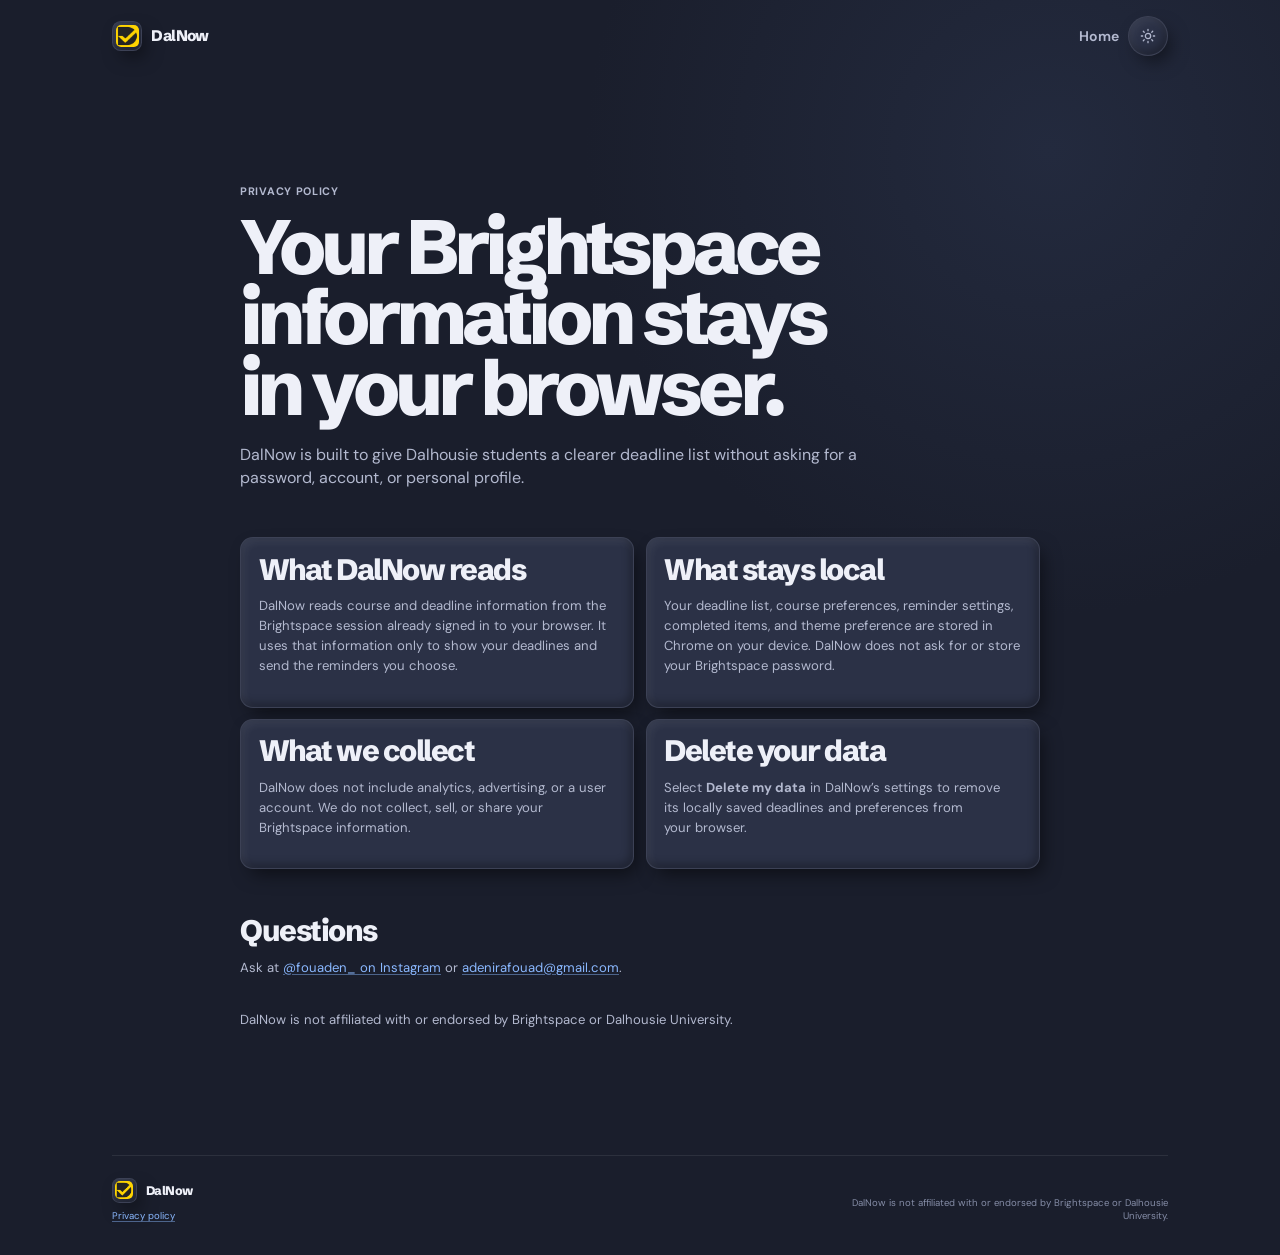
==== commit 364a5a2e: "refactor: align site with DalNow launch design" ====
--- a/site/privacy.html
+++ b/site/privacy.html
@@ -1,21 +1,22 @@
 <!doctype html>
-<html lang="en" data-theme="light">
+<html lang="en" data-theme="dark">
   <head>
     <meta charset="UTF-8" />
     <meta name="viewport" content="width=device-width, initial-scale=1" />
     <meta name="description" content="DalNow privacy policy." />
-    <meta name="theme-color" content="#dde6f3" />
+    <meta name="theme-color" content="#1a1e2c" />
     <title>Privacy policy — DalNow</title>
     <link rel="stylesheet" href="styles/tokens.css" />
     <link rel="stylesheet" href="styles/styles.css" />
     <link rel="stylesheet" href="styles/site.css" />
   </head>
   <body>
+    <a class="skip-link" href="#main-content">Skip to content</a>
     <header class="site-header">
-      <a class="site-brand" href="index.html" aria-label="DalNow home"><span class="site-brand-mark"><img src="assets/icon128.png" alt="" /></span><span>DalNow</span></a>
+      <a class="site-brand" href="index.html" aria-label="DalNow home"><span class="site-brand-mark"><img src="assets/icon128.png" alt="" width="128" height="128" /></span><span>DalNow</span></a>
       <div class="header-controls"><a class="header-link" href="index.html">Home</a><button class="theme-toggle" type="button" aria-pressed="false" aria-label="Switch to dark mode"><svg class="moon-icon" viewBox="0 0 24 24" fill="none" stroke="currentColor" stroke-width="1.9" stroke-linecap="round" stroke-linejoin="round" aria-hidden="true"><path d="M20.8 15.4A8.5 8.5 0 0 1 8.6 3.2 8.5 8.5 0 1 0 20.8 15.4Z"/></svg><svg class="sun-icon" viewBox="0 0 24 24" fill="none" stroke="currentColor" stroke-width="1.9" stroke-linecap="round" stroke-linejoin="round" aria-hidden="true"><circle cx="12" cy="12" r="4"/><path d="M12 2v2M12 20v2M4.93 4.93l1.41 1.41M17.66 17.66l1.41 1.41M2 12h2M20 12h2M4.93 19.07l1.41-1.41M17.66 6.34l1.41-1.41"/></svg></button></div>
     </header>
-    <main class="policy-page section-shell">
+    <main id="main-content" class="policy-page section-shell">
       <p class="eyebrow">Privacy policy</p>
       <h1>Your Brightspace information stays in your browser.</h1>
       <p class="policy-lede">DalNow is built to give Dalhousie students a clearer deadline list without asking for a password, account, or personal profile.</p>
@@ -27,7 +28,7 @@
       </div>
       <section class="policy-contact"><h2>Questions</h2><p>Ask at <a href="https://www.instagram.com/fouaden_/">@fouaden_ on Instagram</a> or <a href="mailto:adenirafouad@gmail.com">adenirafouad@gmail.com</a>.</p><p class="policy-note">DalNow is not affiliated with or endorsed by Brightspace or Dalhousie University.</p></section>
     </main>
-    <footer class="site-footer"><div><a class="site-brand" href="index.html"><span class="site-brand-mark"><img src="assets/icon128.png" alt="" /></span><span>DalNow</span></a><a class="footer-link" href="privacy.html">Privacy policy</a></div><p>DalNow is not affiliated with or endorsed by Brightspace or Dalhousie University.</p></footer>
+    <footer class="site-footer"><div><a class="site-brand" href="index.html"><span class="site-brand-mark"><img src="assets/icon128.png" alt="" width="128" height="128" /></span><span>DalNow</span></a><a class="footer-link" href="privacy.html">Privacy policy</a></div><p>DalNow is not affiliated with or endorsed by Brightspace or Dalhousie University.</p></footer>
     <script src="scripts/site.js"></script>
   </body>
 </html>
--- a/site/styles/site.css
+++ b/site/styles/site.css
@@ -1,82 +1,48 @@
-/* DalNow marketing site: composed from the extension token system. */
+/* Marketing layer. It uses the extension's tokens rather than a separate site palette. */
 
 html { scroll-behavior: smooth; }
-body { min-width: 20rem; overflow-x: hidden; }
+body { min-width: 20rem; overflow-x: hidden; background: radial-gradient(circle at 82% 12%, var(--glow-a) 0, transparent 29rem), var(--ground); color: var(--ink); font-synthesis: none; }
 a { color: inherit; }
-button { font: inherit; }
+button, input { font: inherit; }
+.skip-link { position: fixed; z-index: 20; top: .75rem; left: .75rem; transform: translateY(-180%); padding: .7rem .9rem; border-radius: var(--radius-sm); background: var(--brand-gold); color: var(--brand-black); font-weight: var(--font-bold); text-decoration: none; transition: transform var(--duration-fast) var(--ease-out); }
+.skip-link:focus { transform: translateY(0); }
 
-.site-header,
-.section-shell,
-.site-footer {
-  width: min(100% - 3rem, 76rem);
-  margin-inline: auto;
-}
-.site-header {
-  position: relative;
-  z-index: 2;
-  display: flex;
-  align-items: center;
-  justify-content: space-between;
-  gap: var(--space-4);
-  padding-block: 1.3rem;
-}
-.site-brand { display: inline-flex; align-items: center; gap: 0.65rem; color: var(--ink); font-family: var(--font-display); font-size: 1.1rem; font-weight: var(--font-bold); text-decoration: none; }
-.site-brand-mark { display: grid; width: 2.2rem; height: 2.2rem; place-items: center; overflow: hidden; border-radius: 0.65rem; background: var(--tile); box-shadow: var(--clay-sm); }
-.site-brand-mark img { width: 1.65rem; height: 1.65rem; border-radius: var(--radius-chip); }
-.header-controls { display: flex; align-items: center; gap: 0.6rem; }
-.header-link { color: var(--ink-muted); font-size: var(--font-size-sm); font-weight: var(--font-semibold); text-decoration: none; }
+.site-header, .section-shell, .site-footer { width: min(100% - 3rem, 66rem); margin-inline: auto; }
+.site-header { display: flex; align-items: center; justify-content: space-between; gap: var(--space-4); min-height: 4.5rem; padding-block: .7rem; }
+.site-brand { display: inline-flex; align-items: center; gap: .55rem; color: var(--ink); font-family: var(--font-display); font-size: .96rem; font-weight: var(--font-bold); letter-spacing: -.035em; text-decoration: none; }
+.site-brand-mark { display: grid; width: 1.9rem; height: 1.9rem; place-items: center; overflow: hidden; border: 1px solid var(--rule); border-radius: .55rem; background: var(--tile); box-shadow: var(--clay-sm); }
+.site-brand-mark img { display: block; width: 1.42rem; height: 1.42rem; border-radius: .32rem; }
+.header-controls { display: flex; align-items: center; gap: .55rem; }
+.header-link { display: inline-flex; min-height: 2.5rem; align-items: center; color: var(--ink-muted); font-size: var(--font-size-sm); font-weight: var(--font-semibold); text-decoration: none; }
 .header-link:hover { color: var(--ink); }
-.theme-toggle { display: grid; width: 2.5rem; height: 2.5rem; place-items: center; border: 0; border-radius: var(--radius-pill); background: var(--tile); box-shadow: var(--clay-sm); color: var(--ink-muted); cursor: pointer; transition: transform var(--duration-fast) var(--ease-out), color var(--duration-fast) var(--ease-out); }
-.theme-toggle:hover { color: var(--ink); transform: translateY(var(--motion-lift)); }
-.theme-toggle:active { transform: scale(0.96); }
-.theme-toggle svg { width: 1.1rem; height: 1.1rem; }.theme-toggle .sun-icon { display: none; }:root[data-theme="dark"] .theme-toggle .moon-icon { display: none; }:root[data-theme="dark"] .theme-toggle .sun-icon { display: block; }
-.button { display: inline-flex; min-height: 3rem; align-items: center; justify-content: center; gap: 0.55rem; padding: 0.72rem 1.15rem; border: 0; border-radius: var(--radius-pill); background: var(--brand-gold); box-shadow: var(--clay-gold); color: var(--brand-black); font-family: var(--font-display); font-size: var(--font-size-sm); font-weight: var(--font-bold); line-height: 1; text-align: center; text-decoration: none; transition: transform var(--duration-fast) var(--ease-out), box-shadow var(--duration-fast) var(--ease-out); }
-.button:hover { transform: translateY(var(--motion-lift)); box-shadow: var(--clay-lift); }
-.button:active { transform: translateY(0.05rem) scale(0.96); box-shadow: var(--clay-gold-pressed); }
-.button-small { min-height: 2.5rem; padding-inline: 0.9rem; font-size: 0.75rem; }
-.button-secondary { background: var(--tile); box-shadow: var(--clay-sm); color: var(--ink); }
+.theme-toggle { display: grid; width: 2.5rem; height: 2.5rem; place-items: center; padding: 0; border: 1px solid var(--rule); border-radius: 50%; background: var(--tile); box-shadow: var(--clay-sm); color: var(--ink-muted); cursor: pointer; transition: transform var(--duration-fast) var(--ease-out), color var(--duration-fast) var(--ease-out); }
+.theme-toggle:hover { color: var(--ink); transform: translateY(var(--motion-lift)); }.theme-toggle:active { transform: translateY(.03rem) scale(.97); }.theme-toggle svg { width: 1rem; height: 1rem; }.theme-toggle .sun-icon { display: none; }:root[data-theme="dark"] .theme-toggle .moon-icon { display: none; }:root[data-theme="dark"] .theme-toggle .sun-icon { display: block; }
+.button { display: inline-flex; min-height: 2.75rem; align-items: center; justify-content: center; gap: .45rem; padding: .67rem 1rem; border: 0; border-radius: var(--radius-pill); background: var(--brand-gold); box-shadow: var(--clay-gold); color: var(--brand-black); font-family: var(--font-display); font-size: .76rem; font-weight: var(--font-bold); letter-spacing: -.02em; line-height: 1; text-align: center; text-decoration: none; transition: transform var(--duration-fast) var(--ease-out), box-shadow var(--duration-fast) var(--ease-out); }
+.button:hover { transform: translateY(var(--motion-lift)); box-shadow: var(--clay-lift); }.button:active { transform: translateY(.04rem) scale(.97); box-shadow: var(--clay-gold-pressed); }.button-small { min-height: 2.35rem; padding-inline: .8rem; font-size: .68rem; }.button-secondary { background: var(--tile); box-shadow: var(--clay-sm); color: var(--ink); }
 
-.hero { display: grid; grid-template-columns: minmax(0, 0.88fr) minmax(25rem, 1.12fr); align-items: center; gap: clamp(2rem, 6vw, 6.5rem); min-height: calc(100svh - 5rem); padding-block: clamp(4rem, 9vw, 8rem); }
-.eyebrow { margin: 0 0 0.8rem; color: var(--ink-muted); font-size: var(--font-size-sm); font-weight: var(--font-bold); letter-spacing: 0.035em; text-transform: uppercase; }
-h1, h2 { margin: 0; color: var(--ink); font-family: var(--font-display); font-weight: var(--font-bold); letter-spacing: -0.06em; line-height: 0.93; }
-h1 { max-width: 11ch; font-size: clamp(3.25rem, 6vw, 6rem); }
-h1 span { display: inline; padding-inline: 0.08em; border-radius: 0.22em; background: var(--brand-gold); color: var(--brand-black); box-decoration-break: clone; -webkit-box-decoration-break: clone; }
-.hero-subheading { max-width: 35rem; margin: 1.4rem 0 1.5rem; color: var(--ink-muted); font-size: clamp(1rem, 1.4vw, 1.25rem); font-weight: var(--font-semibold); line-height: 1.45; }
-.hero-points, .feature-list { display: grid; gap: 0.65rem; margin: 0; padding: 0; color: var(--ink-muted); list-style: none; }
-.hero-points { max-width: 34rem; font-size: var(--font-size-sm); }
-.hero-points li, .feature-list li { display: flex; align-items: flex-start; gap: 0.6rem; }
-.hero-points svg, .feature-list li::before { flex: 0 0 auto; width: 1rem; height: 1rem; margin-top: 0.18rem; fill: none; stroke: currentColor; stroke-width: 1.8; stroke-linecap: round; stroke-linejoin: round; }
-.hero-actions { display: grid; max-width: 20rem; gap: 0.85rem; margin-top: 1.8rem; }
-.contact-copy { margin: 1rem 0 0; color: var(--ink-faint); font-size: var(--font-size-xs); }
-.contact-copy a, .footer-link, .policy-page a { color: var(--link); text-decoration-color: color-mix(in srgb, currentColor 45%, transparent); text-underline-offset: 0.16em; }
-.product-preview { position: relative; aspect-ratio: 1.28; overflow: hidden; border-radius: clamp(1.4rem, 2vw, 2.4rem); background: color-mix(in srgb, var(--slab) 86%, var(--ground)); box-shadow: var(--clay-lift); }
-.preview-topbar { display: flex; align-items: center; gap: 0.34rem; height: 10%; padding-inline: 4%; background: color-mix(in srgb, var(--tile) 80%, var(--ground)); }
-.preview-topbar span { width: 0.55rem; height: 0.55rem; border-radius: 50%; background: var(--ink-faint); opacity: 0.6; }
-.preview-topbar i { display: block; width: 48%; margin-left: 5%; padding: 0.25rem 0.8rem; border-radius: var(--radius-pill); background: var(--ground); color: var(--ink-faint); font-size: clamp(0.38rem, 0.6vw, 0.55rem); font-style: normal; text-align: center; }
-.preview-body { display: grid; grid-template-columns: 1.15fr 0.85fr; height: 90%; }
-.preview-platform { display: grid; align-content: start; gap: 0.9rem; padding: 8% 8%; background: color-mix(in srgb, var(--tile) 92%, var(--ground)); color: var(--ink-muted); font-size: clamp(0.45rem, 0.7vw, 0.72rem); }
-.preview-platform strong { color: var(--ink); font-size: clamp(0.7rem, 1vw, 1rem); }
-.platform-lines { display: grid; gap: 0.5rem; margin-top: 0.5rem; }
-.platform-lines i { display: block; height: 0.65rem; border-radius: var(--radius-pill); background: color-mix(in srgb, var(--rule-strong) 55%, transparent); }
-.platform-lines i:nth-child(1) { width: 70%; }.platform-lines i:nth-child(3) { width: 85%; }.platform-lines i:nth-child(4) { width: 60%; }
-.preview-panel { display: grid; align-content: start; gap: 0.55rem; padding: 8%; background: var(--ground); box-shadow: inset 0.5rem 0 1.5rem rgb(53 66 112 / 16%); }
-.preview-panel-heading { display: flex; align-items: center; gap: 0.35rem; margin-bottom: 0.35rem; color: var(--ink); font-size: clamp(0.5rem, 0.7vw, 0.72rem); }.preview-panel-heading em { margin-left: auto; color: var(--ink-faint); font-size: 0.8em; font-style: normal; }
-.mini-mark { display: inline-grid; width: 1.2rem; height: 1.2rem; place-items: center; border-radius: 0.35rem; background: var(--brand-gold); color: var(--brand-black); font-family: var(--font-display); font-size: 0.65rem; font-weight: var(--font-bold); }
-.preview-panel article { display: grid; gap: 0.22rem; padding: 0.55rem; border-radius: 0.55rem; background: var(--tile); box-shadow: var(--clay-sm); color: var(--ink); }.preview-panel article small { color: var(--link); font-size: clamp(0.34rem, 0.5vw, 0.5rem); font-weight: var(--font-bold); }.preview-panel article b { font-size: clamp(0.45rem, 0.65vw, 0.65rem); }.preview-panel article time { color: var(--warning); font-size: clamp(0.34rem, 0.5vw, 0.5rem); font-weight: var(--font-bold); }
-.preview-badge { position: absolute; right: 1rem; bottom: 1rem; display: inline-flex; align-items: center; gap: 0.35rem; padding: 0.45rem 0.7rem; border-radius: var(--radius-pill); background: color-mix(in srgb, var(--tile) 88%, transparent); box-shadow: var(--clay-sm); color: var(--ink-muted); font-size: clamp(0.55rem, 0.7vw, 0.7rem); font-weight: var(--font-bold); }.preview-badge svg { width: 0.8rem; height: 0.8rem; fill: none; stroke: currentColor; stroke-width: 2; }
+.hero { display: grid; grid-template-columns: minmax(0, .9fr) minmax(25rem, 1.1fr); align-items: center; gap: clamp(2.5rem, 7vw, 6rem); min-height: calc(100svh - 4.5rem); padding-block: clamp(3.8rem, 7vw, 6.75rem) clamp(5.5rem, 12vw, 10rem); }
+.eyebrow { margin: 0 0 .75rem; color: var(--ink-muted); font-size: .68rem; font-weight: var(--font-bold); letter-spacing: .065em; text-transform: uppercase; }
+h1, h2 { margin: 0; color: var(--ink); font-family: var(--font-display); font-weight: var(--font-bold); letter-spacing: -.065em; line-height: .92; text-wrap: balance; }
+h1 { max-width: 10ch; font-size: clamp(2.7rem, 4.3vw, 3.75rem); }
+h1 span { padding: .025em .11em .07em; border-radius: .12em; background: var(--brand-gold); color: var(--brand-black); font-size: .8em; white-space: nowrap; box-decoration-break: clone; -webkit-box-decoration-break: clone; }
+.hero-subheading { max-width: 29rem; margin: 1.15rem 0 1.4rem; color: var(--ink-muted); font-size: 1rem; font-weight: var(--font-semibold); line-height: 1.4; text-wrap: pretty; }
+.hero-points, .feature-list { display: grid; gap: .55rem; margin: 0; padding: 0; color: var(--ink-muted); list-style: none; }.hero-points { max-width: 30rem; font-size: .76rem; line-height: 1.35; }.hero-points li, .feature-list li { display: flex; align-items: flex-start; gap: .48rem; }
+.hero-points svg { flex: 0 0 auto; width: .9rem; height: .9rem; margin-top: .08rem; fill: none; stroke: currentColor; stroke-linecap: round; stroke-linejoin: round; stroke-width: 2; }.hero-actions { display: grid; max-width: 17rem; gap: .65rem; margin-top: 1.45rem; }.contact-copy { margin: .85rem 0 0; color: var(--ink-faint); font-size: .66rem; line-height: 1.4; }.contact-copy a, .footer-link, .policy-page a { color: var(--link); text-decoration-color: color-mix(in srgb, currentColor 45%, transparent); text-decoration-thickness: .08em; text-underline-offset: .16em; }
 
-.story-block { display: grid; grid-template-columns: 1fr 1fr; align-items: center; gap: clamp(3rem, 10vw, 11rem); padding-block: clamp(6rem, 14vw, 13rem); }.story-copy { order: 2; }.story-copy h2, .upload-heading h2, .reminder-copy h2, .get-section h2 { font-size: clamp(2.8rem, 5vw, 5.2rem); }.date-change-demo { display: grid; gap: 0.8rem; padding: clamp(1.3rem, 3vw, 2.2rem); }.date-change-demo > p { margin: 0 0 0.25rem; color: var(--ink-muted); font-size: var(--font-size-sm); font-weight: var(--font-bold); }.deadline-row { display: flex; justify-content: space-between; gap: var(--space-3); padding: 0.9rem 1rem; border-radius: var(--radius-sm); background: var(--tile); color: var(--ink); box-shadow: var(--clay-sm); font-size: var(--font-size-sm); font-weight: var(--font-bold); }.deadline-row time { white-space: nowrap; font-size: var(--font-size-xs); }.old-date { color: var(--ink-faint); text-decoration: line-through; text-decoration-color: var(--warning); text-decoration-thickness: 0.16em; }.new-date time { color: var(--warning); }.change-arrow { color: var(--brand-gold); font-family: var(--font-display); font-size: 1.35rem; font-weight: var(--font-bold); text-align: center; }.date-change-demo small { color: var(--ink-muted); font-size: var(--font-size-xs); }
+.product-preview { position: relative; aspect-ratio: 1.32; overflow: hidden; border: .42rem solid var(--slab); border-radius: 1.2rem; background: var(--tile); box-shadow: 0 1.4rem 2.8rem -1.5rem rgb(0 0 0 / 55%); }.preview-topbar { display: flex; align-items: center; gap: .28rem; height: 11%; padding-inline: 3.5%; border-bottom: 1px solid var(--rule); background: var(--slab); }.preview-topbar span { width: .42rem; height: .42rem; border-radius: 50%; background: var(--ink-faint); opacity: .45; }.preview-topbar i { display: block; width: 45%; margin-left: 6%; padding: .23rem .6rem; border-radius: var(--radius-pill); background: var(--ground); color: var(--ink-faint); font-size: clamp(.35rem, .58vw, .5rem); font-style: normal; text-align: center; }
+.preview-body { display: grid; grid-template-columns: 1.08fr .92fr; height: 89%; }.preview-platform { display: grid; align-content: start; gap: .7rem; padding: 8%; background: #f8fafc; color: #64748b; font-size: clamp(.4rem, .65vw, .64rem); }.preview-platform strong { color: #1e293b; font-size: clamp(.68rem, 1vw, .92rem); }.platform-lines { display: grid; gap: .45rem; margin-top: .45rem; }.platform-lines i { display: block; height: .52rem; border-radius: var(--radius-pill); background: #d8e0ea; }.platform-lines i:nth-child(1) { width: 71%; }.platform-lines i:nth-child(3) { width: 85%; }.platform-lines i:nth-child(4) { width: 60%; }
+.preview-panel { display: grid; align-content: start; gap: .48rem; padding: 8%; background: var(--ground); box-shadow: inset .45rem 0 1.2rem rgb(0 0 0 / 12%); }.preview-panel-heading { display: flex; align-items: center; gap: .32rem; margin-bottom: .3rem; color: var(--ink); font-size: clamp(.46rem, .68vw, .65rem); }.preview-panel-heading em { margin-left: auto; color: var(--ink-faint); font-size: .88em; font-style: normal; }.mini-mark { display: inline-grid; width: 1.15rem; height: 1.15rem; flex: 0 0 auto; place-items: center; border-radius: .33rem; background: var(--brand-gold); color: var(--brand-black); font-family: var(--font-display); font-size: .62rem; font-weight: var(--font-bold); }.preview-panel article { display: grid; gap: .16rem; padding: .5rem; border: 1px solid var(--rule); border-radius: .5rem; background: var(--tile); color: var(--ink); box-shadow: var(--clay-sm); }.preview-panel article small { color: var(--link); font-size: clamp(.32rem, .48vw, .46rem); font-weight: var(--font-bold); }.preview-panel article b { font-size: clamp(.42rem, .62vw, .6rem); }.preview-panel article time { color: var(--warning); font-size: clamp(.32rem, .48vw, .46rem); font-weight: var(--font-bold); }.preview-badge { position: absolute; right: .75rem; bottom: .75rem; display: inline-flex; align-items: center; gap: .3rem; padding: .38rem .56rem; border-radius: var(--radius-pill); background: rgb(255 255 255 / 90%); box-shadow: 0 .5rem .9rem -.6rem rgb(0 0 0 / 40%); color: #293144; font-size: clamp(.45rem, .62vw, .62rem); font-weight: var(--font-bold); }.preview-badge svg { width: .7rem; height: .7rem; fill: none; stroke: currentColor; stroke-width: 2; }
 
-.upload-block { display: grid; grid-template-columns: 1fr 1fr; gap: 1rem clamp(3rem, 12vw, 13rem); padding-block: clamp(6rem, 12vw, 12rem); }.upload-copy { align-self: end; max-width: 26rem; color: var(--ink-muted); font-size: clamp(1rem, 1.25vw, 1.15rem); line-height: 1.55; }.upload-copy p { margin: 0; }.course-showcase { grid-column: 1 / -1; display: grid; grid-template-columns: repeat(5, 1fr); gap: 0.8rem; padding: 0.8rem; }.course-card { display: grid; align-content: start; gap: 0.55rem; min-height: 9rem; padding: 0.9rem; border-radius: var(--radius-sm); background: var(--tile); box-shadow: var(--clay-sm); color: var(--ink); }.course-card small { width: max-content; padding: 0.18rem 0.36rem; border-radius: var(--radius-chip); color: var(--course-foreground); font-size: 0.6rem; font-weight: var(--font-bold); }.course-card b { font-family: var(--font-display); font-size: clamp(0.72rem, 1vw, 0.92rem); line-height: 1.05; }.course-card span { align-self: end; color: var(--success); font-size: 0.67rem; font-weight: var(--font-bold); }.course-a small { background: var(--course-5); }.course-b small { background: var(--course-2); color: var(--brand-black); }.course-c small { background: var(--course-3); color: var(--brand-black); }.course-d small { background: var(--course-1); }.course-e small { background: var(--course-10); }.section-cta { grid-column: 1 / -1; justify-self: center; margin-top: 1.1rem; }
+.story-block { display: grid; grid-template-columns: .73fr 1.27fr; align-items: end; gap: clamp(3rem, 11vw, 9rem); padding-block: clamp(6rem, 13vw, 11rem); }.story-intro { max-width: 20rem; color: var(--ink-muted); font-size: .76rem; line-height: 1.42; text-wrap: pretty; }.story-intro p:last-child { margin: 0; }.story-block h2, .upload-heading h2, .reminder-copy h2, .get-section h2 { font-size: clamp(2.45rem, 3.8vw, 3.75rem); }.story-block h2 { max-width: 10ch; }
+.upload-block { display: grid; grid-template-columns: .93fr 1.07fr; gap: 1rem clamp(3rem, 11vw, 9rem); padding-block: clamp(4.5rem, 10vw, 9rem); }.upload-heading h2 { max-width: 8ch; }.upload-copy { align-self: end; max-width: 23rem; color: var(--ink-muted); font-size: .82rem; line-height: 1.48; text-wrap: pretty; }.upload-copy p { margin: 0; }.course-showcase { grid-column: 1 / -1; display: grid; grid-template-columns: repeat(5, minmax(0, 1fr)); gap: .52rem; margin-top: 2rem; padding: .58rem; border: 1px solid var(--rule); border-radius: 1rem; background: color-mix(in srgb, var(--slab) 84%, transparent); box-shadow: var(--clay-sm); }.course-card { display: grid; align-content: start; gap: .45rem; min-height: 7.6rem; padding: .65rem; border: 1px solid var(--rule); border-radius: .64rem; background: var(--tile); box-shadow: 0 .55rem 1rem -.85rem rgb(0 0 0 / 60%); color: var(--ink); }.course-card small { width: max-content; max-width: 100%; overflow: hidden; padding: .16rem .3rem; border-radius: .22rem; color: var(--course-foreground); font-size: .48rem; font-weight: var(--font-bold); text-overflow: ellipsis; white-space: nowrap; }.course-card b { font-family: var(--font-display); font-size: clamp(.62rem, .84vw, .8rem); letter-spacing: -.04em; line-height: 1.06; text-wrap: balance; }.course-card span { align-self: end; color: var(--success); font-size: .53rem; font-weight: var(--font-bold); }.course-a small { background: var(--course-5); }.course-b small { background: var(--course-2); color: var(--brand-black); }.course-c small { background: var(--course-3); color: var(--brand-black); }.course-d small { background: var(--course-1); }.course-e small { background: var(--course-10); }.section-cta { grid-column: 1 / -1; justify-self: center; margin-top: 1.15rem; }
 
-.reminders-block { display: grid; grid-template-columns: minmax(19rem, 0.85fr) 1fr; align-items: center; gap: clamp(3rem, 12vw, 13rem); padding-block: clamp(6rem, 14vw, 13rem); }.reminder-demo { position: relative; display: grid; gap: 0.6rem; padding: 1.1rem; }.reminder-demo-title { display: flex; justify-content: space-between; align-items: center; color: var(--ink); font-family: var(--font-display); font-weight: var(--font-bold); }.reminder-demo-title small { color: var(--ink-faint); font-family: var(--font-body); font-size: var(--font-size-xs); font-weight: var(--font-bold); }.notification-preview { position: absolute; top: -4.2rem; right: -2.5rem; display: flex; width: min(19rem, 80%); gap: 0.55rem; padding: 0.8rem; border-radius: var(--radius-sm); background: var(--tile); box-shadow: var(--clay-lift); color: var(--ink); }.notification-preview p { display: grid; gap: 0.18rem; margin: 0; font-size: var(--font-size-xs); }.notification-preview p span { color: var(--ink-muted); }.reminder-control { display: grid; grid-template-columns: 1fr auto; gap: 0.3rem 0.7rem; padding: 0.65rem 0.75rem; border-radius: 0.65rem; background: color-mix(in srgb, var(--tile) 82%, var(--ground)); color: var(--ink); font-size: var(--font-size-xs); font-weight: var(--font-bold); }.reminder-control span { color: var(--ink-muted); font-size: 0.7rem; }.reminder-control input { grid-column: 1 / -1; width: 100%; accent-color: var(--brand-gold); cursor: pointer; }.feature-list { margin-top: 1.7rem; max-width: 34rem; font-size: clamp(0.95rem, 1.15vw, 1.08rem); line-height: 1.55; }.feature-list li::before { content: ""; display: block; border: 2px solid var(--ink-muted); border-radius: 50%; }
+.reminders-block { display: grid; grid-template-columns: minmax(18rem, .8fr) 1.2fr; align-items: center; gap: clamp(3rem, 11vw, 9rem); padding-block: clamp(6rem, 13vw, 11rem); }.reminder-demo { position: relative; display: grid; gap: .4rem; padding: .7rem; border: 1px solid var(--rule); border-radius: .95rem; background: color-mix(in srgb, var(--slab) 88%, transparent); box-shadow: var(--clay-sm); }.reminder-demo-title { display: flex; justify-content: space-between; align-items: center; padding: .15rem .2rem .35rem; color: var(--ink); font-family: var(--font-display); font-size: .8rem; font-weight: var(--font-bold); }.reminder-demo-title small { color: var(--ink-faint); font-family: var(--font-body); font-size: .58rem; font-weight: var(--font-bold); }.notification-preview { position: absolute; top: -3rem; right: -3.25rem; display: flex; width: min(17rem, 78%); gap: .48rem; padding: .64rem; border: 1px solid var(--rule); border-radius: .65rem; background: var(--tile); box-shadow: var(--clay-lift); color: var(--ink); }.notification-preview p { display: grid; gap: .12rem; margin: 0; font-size: .59rem; line-height: 1.3; }.notification-preview p span { color: var(--ink-muted); }.reminder-control { display: grid; grid-template-columns: 1fr auto; gap: .22rem .5rem; padding: .47rem .55rem; border: 1px solid var(--rule); border-radius: .46rem; background: var(--tile); color: var(--ink); font-size: .59rem; font-weight: var(--font-bold); }.reminder-control span { color: var(--ink-muted); font-size: .54rem; }.reminder-control input { grid-column: 1 / -1; width: 100%; height: 1rem; margin: 0; accent-color: var(--brand-gold); cursor: pointer; }.reminder-copy h2 { max-width: 8ch; }.feature-list { max-width: 28rem; margin-top: 1.25rem; font-size: .76rem; line-height: 1.48; }.feature-list li::before { content: ""; width: .65rem; height: .65rem; flex: 0 0 auto; margin-top: .26rem; border: 1.5px solid var(--ink-muted); border-radius: 50%; }
 
-.get-section { display: grid; justify-items: center; max-width: 43rem; padding-block: clamp(6rem, 13vw, 12rem); text-align: center; }.get-section h2 { margin-bottom: 1.1rem; }.get-section > p:not(.eyebrow) { max-width: 33rem; margin: 0 0 1.4rem; color: var(--ink-muted); font-size: clamp(1rem, 1.3vw, 1.15rem); }.compatibility-note { display: inline-flex; align-items: flex-start; gap: 0.5rem; max-width: 31rem; margin: 0 0 1.35rem; padding: 0.85rem 1rem; border-radius: var(--radius-sm); background: var(--tile); box-shadow: var(--clay-sm); color: var(--ink-muted); font-size: var(--font-size-sm); text-align: left; }.compatibility-note svg { flex: 0 0 auto; width: 1rem; height: 1rem; margin-top: 0.05rem; fill: none; stroke: currentColor; stroke-width: 1.8; stroke-linecap: round; }
+.get-section { display: grid; justify-items: center; max-width: 37rem; padding-block: clamp(6rem, 13vw, 11rem); text-align: center; }.get-section h2 { margin-bottom: .85rem; }.get-section > p:not(.eyebrow) { max-width: 28rem; margin: 0 0 1.1rem; color: var(--ink-muted); font-size: .8rem; line-height: 1.45; text-wrap: pretty; }.compatibility-note { display: inline-flex; align-items: flex-start; gap: .45rem; max-width: 25rem; margin: 0 0 1.2rem; padding: .65rem .72rem; border: 1px solid var(--rule); border-radius: .55rem; background: var(--tile); box-shadow: var(--clay-sm); color: var(--ink-muted); font-size: .62rem; line-height: 1.3; text-align: left; }.compatibility-note svg { flex: 0 0 auto; width: .83rem; height: .83rem; margin-top: .02rem; fill: none; stroke: currentColor; stroke-width: 1.8; stroke-linecap: round; }
+.site-footer { display: flex; align-items: end; justify-content: space-between; gap: 2rem; padding-block: 1.4rem 2rem; border-top: 1px solid var(--rule); color: var(--ink-faint); font-size: .6rem; line-height: 1.4; }.site-footer > div { display: grid; gap: .42rem; }.site-footer .site-brand { font-size: .78rem; }.site-footer .site-brand-mark { width: 1.55rem; height: 1.55rem; border-radius: .46rem; }.site-footer .site-brand-mark img { width: 1.12rem; height: 1.12rem; }.site-footer p { max-width: 21rem; margin: 0; text-align: right; }.footer-link { width: max-content; }.toast { position: fixed; z-index: 10; right: 1rem; bottom: 1rem; max-width: 21rem; margin: 0; padding: .8rem .9rem; border: 1px solid var(--rule); border-radius: var(--radius-sm); background: var(--tile); box-shadow: var(--clay-lift); color: var(--ink); font-size: .76rem; font-weight: var(--font-bold); }
 
-.site-footer { display: flex; align-items: end; justify-content: space-between; gap: var(--space-6); padding-block: 2rem 2.5rem; color: var(--ink-faint); font-size: var(--font-size-xs); }.site-footer > div { display: grid; gap: 0.6rem; }.site-footer .site-brand { font-size: 0.98rem; }.site-footer .site-brand-mark { width: 1.9rem; height: 1.9rem; }.site-footer .site-brand-mark img { width: 1.4rem; height: 1.4rem; }.site-footer p { max-width: 28rem; margin: 0; text-align: right; }.footer-link { width: max-content; }.toast { position: fixed; z-index: 5; right: 1rem; bottom: 1rem; max-width: 23rem; margin: 0; padding: 0.85rem 1rem; border-radius: var(--radius-sm); background: var(--tile); box-shadow: var(--clay-lift); color: var(--ink); font-size: var(--font-size-sm); font-weight: var(--font-bold); }
+.policy-page { max-width: 50rem; padding-block: clamp(4rem, 9vw, 7rem); }.policy-page h1 { max-width: 12ch; font-size: clamp(3rem, 6vw, 5.2rem); }.policy-lede { max-width: 39rem; margin: 1.2rem 0 3rem; color: var(--ink-muted); font-size: 1rem; line-height: 1.45; text-wrap: pretty; }.policy-grid { display: grid; grid-template-columns: repeat(2, 1fr); gap: .7rem; }.policy-card { padding: 1.1rem; border: 1px solid var(--rule); border-radius: .8rem; background: var(--tile); box-shadow: var(--clay-sm); }.policy-card h2, .policy-contact h2 { font-size: clamp(1.4rem, 2.5vw, 1.85rem); letter-spacing: -.05em; }.policy-card p, .policy-contact p { color: var(--ink-muted); font-size: .82rem; line-height: 1.52; text-wrap: pretty; }.policy-contact { max-width: 35rem; margin-top: 3rem; }.policy-contact h2 { margin-bottom: .5rem; }.policy-note { margin-top: 2rem; font-size: .72rem; }
 
-.policy-page { max-width: 56rem; padding-block: clamp(4rem, 9vw, 8rem); }.policy-page h1 { max-width: 13ch; font-size: clamp(3rem, 6vw, 5.8rem); }.policy-lede { max-width: 42rem; margin: 1.6rem 0 3.5rem; color: var(--ink-muted); font-size: clamp(1.05rem, 1.5vw, 1.3rem); line-height: 1.5; }.policy-grid { display: grid; grid-template-columns: repeat(2, 1fr); gap: 1rem; }.policy-card { padding: 1.4rem; }.policy-card h2, .policy-contact h2 { font-size: clamp(1.5rem, 2.5vw, 2rem); letter-spacing: -0.04em; }.policy-card p, .policy-contact p { color: var(--ink-muted); line-height: 1.58; }.policy-contact { max-width: 38rem; margin-top: 4rem; }.policy-contact h2 { margin-bottom: 0.6rem; }.policy-note { margin-top: 2.5rem; font-size: var(--font-size-sm); }
-
-@media (max-width: 62rem) { .site-header, .section-shell, .site-footer { width: min(100% - 2.5rem, 48rem); }.hero { grid-template-columns: 1fr; min-height: auto; }.hero-copy { max-width: 42rem; }.product-preview { width: min(100%, 42rem); }.story-block { grid-template-columns: 1fr; gap: 2rem; }.story-copy { order: 0; max-width: 38rem; }.date-change-demo { max-width: 38rem; }.course-showcase { grid-template-columns: repeat(3, 1fr); }.reminders-block { grid-template-columns: 1fr; }.reminder-copy { max-width: 38rem; }.reminder-demo { width: min(100%, 29rem); }.notification-preview { right: -1rem; }.site-footer { align-items: start; } }
-@media (max-width: 38rem) { .site-header, .section-shell, .site-footer { width: min(100% - 2rem, 35rem); }.header-link { display: none; }.header-controls { gap: 0.4rem; }.button-small { display: none; }.hero { padding-block: 3rem 5rem; }.hero-actions { max-width: none; }.button { width: 100%; }.product-preview { aspect-ratio: 1.05; }.preview-body { grid-template-columns: 1fr 0.9fr; }.story-block, .upload-block, .reminders-block { padding-block: 5.5rem; }.upload-block { grid-template-columns: 1fr; }.course-showcase { grid-template-columns: repeat(2, 1fr); }.course-card:last-child { grid-column: 1 / -1; min-height: 6rem; }.deadline-row { flex-direction: column; gap: 0.35rem; }.notification-preview { position: relative; top: auto; right: auto; width: 100%; margin-top: -3.1rem; }.reminder-demo { margin-top: 2.5rem; }.site-footer { display: grid; gap: 2rem; }.site-footer p { text-align: left; }.policy-grid { grid-template-columns: 1fr; } }
-@media (prefers-reduced-motion: no-preference) { .hero-copy, .product-preview { animation: arrive 650ms var(--ease-out) both; }.product-preview { animation-delay: 90ms; }.changed-dates, .upload-block, .reminders-block, .get-section { content-visibility: auto; contain-intrinsic-size: 52rem; } @keyframes arrive { from { opacity: 0; transform: translateY(0.8rem); } to { opacity: 1; transform: translateY(0); } } }
+@media (max-width: 56rem) { .site-header, .section-shell, .site-footer { width: min(100% - 2.25rem, 42rem); }.hero { grid-template-columns: 1fr; min-height: auto; padding-top: 3.4rem; }.hero-copy { max-width: 34rem; }.product-preview { width: min(100%, 38rem); }.story-block { grid-template-columns: 1fr; gap: 1.4rem; }.story-block h2 { max-width: 12ch; }.course-showcase { grid-template-columns: repeat(3, minmax(0, 1fr)); }.reminders-block { grid-template-columns: 1fr; gap: 3.25rem; }.reminder-demo { width: min(100%, 27rem); }.notification-preview { right: -.8rem; }.reminder-copy { max-width: 34rem; } }
+@media (max-width: 38rem) { .site-header, .section-shell, .site-footer { width: min(100% - 1.5rem, 32rem); }.site-header { min-height: 4rem; }.site-brand span:last-child { font-size: .9rem; }.header-controls { gap: .35rem; }.button-small { padding-inline: .62rem; }.store-link { max-width: 10.5rem; } h1 { font-size: clamp(2.8rem, 15vw, 4rem); } h1 span { white-space: normal; }.hero { gap: 2.2rem; padding-block: 2.8rem 5rem; }.hero-actions { max-width: 100%; }.upload-block { grid-template-columns: 1fr; }.upload-heading h2 { max-width: 10ch; }.course-showcase { grid-template-columns: repeat(2, minmax(0, 1fr)); gap: .45rem; padding: .45rem; margin-top: 1.4rem; }.course-card { min-height: 6.8rem; }.story-block h2, .upload-heading h2, .reminder-copy h2, .get-section h2 { font-size: clamp(2.55rem, 13vw, 3.4rem); }.notification-preview { top: -2.4rem; right: 0; }.site-footer { align-items: start; flex-direction: column; gap: 1rem; }.site-footer p { text-align: left; }.policy-grid { grid-template-columns: 1fr; } }
+@media (prefers-reduced-motion: reduce) { html { scroll-behavior: auto; }.button, .theme-toggle, .skip-link { transition: none; } }
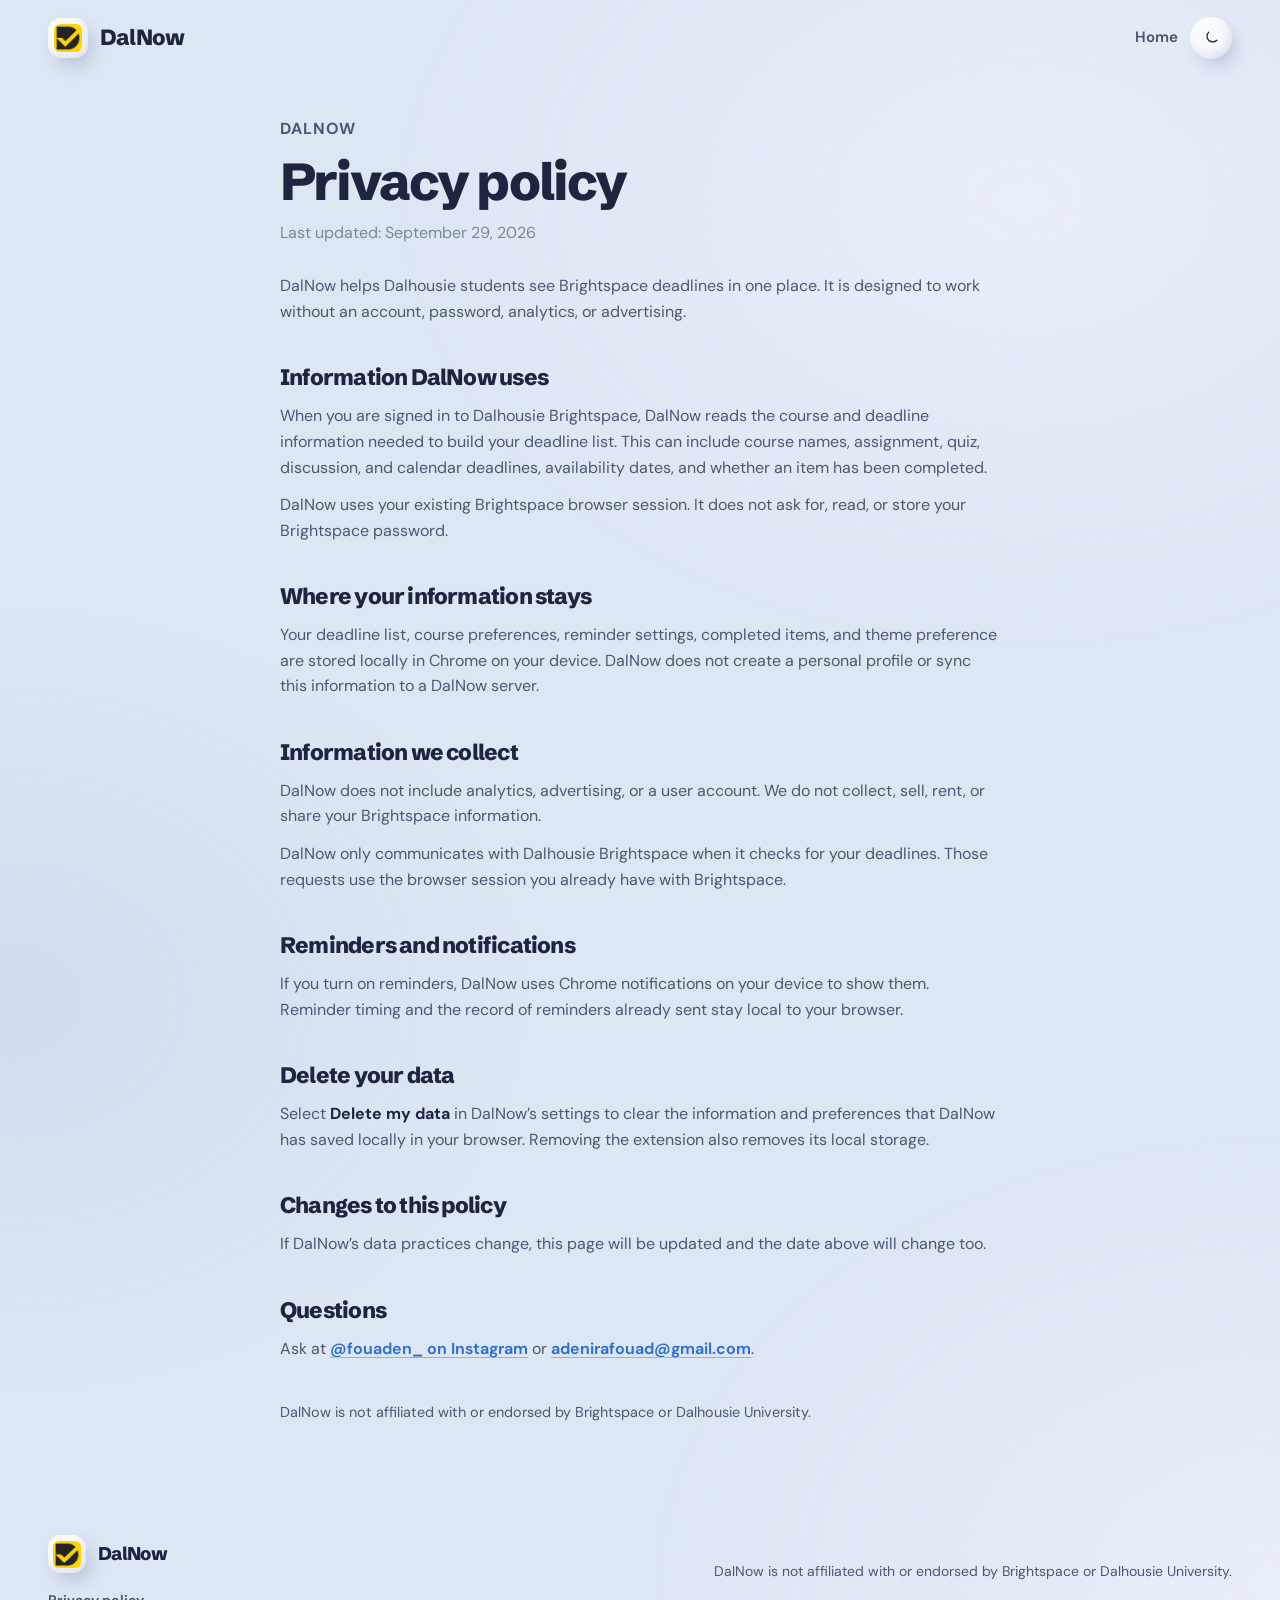
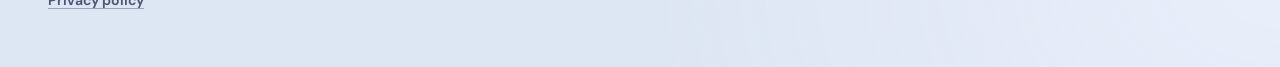
==== commit 27e54a42: "refactor: apply clay site style guide" ====
--- a/site/privacy.html
+++ b/site/privacy.html
@@ -1,10 +1,10 @@
 <!doctype html>
-<html lang="en" data-theme="dark">
+<html lang="en" data-theme="light">
   <head>
     <meta charset="UTF-8" />
     <meta name="viewport" content="width=device-width, initial-scale=1" />
     <meta name="description" content="DalNow privacy policy." />
-    <meta name="theme-color" content="#1a1e2c" />
+    <meta name="theme-color" content="#dde6f3" />
     <title>Privacy policy — DalNow</title>
     <link rel="stylesheet" href="styles/tokens.css" />
     <link rel="stylesheet" href="styles/styles.css" />
@@ -13,22 +13,57 @@
   <body>
     <a class="skip-link" href="#main-content">Skip to content</a>
     <header class="site-header">
-      <a class="site-brand" href="index.html" aria-label="DalNow home"><span class="site-brand-mark"><img src="assets/icon128.png" alt="" width="128" height="128" /></span><span>DalNow</span></a>
-      <div class="header-controls"><a class="header-link" href="index.html">Home</a><button class="theme-toggle" type="button" aria-pressed="false" aria-label="Switch to dark mode"><svg class="moon-icon" viewBox="0 0 24 24" fill="none" stroke="currentColor" stroke-width="1.9" stroke-linecap="round" stroke-linejoin="round" aria-hidden="true"><path d="M20.8 15.4A8.5 8.5 0 0 1 8.6 3.2 8.5 8.5 0 1 0 20.8 15.4Z"/></svg><svg class="sun-icon" viewBox="0 0 24 24" fill="none" stroke="currentColor" stroke-width="1.9" stroke-linecap="round" stroke-linejoin="round" aria-hidden="true"><circle cx="12" cy="12" r="4"/><path d="M12 2v2M12 20v2M4.93 4.93l1.41 1.41M17.66 17.66l1.41 1.41M2 12h2M20 12h2M4.93 19.07l1.41-1.41M17.66 6.34l1.41-1.41"/></svg></button></div>
+      <a class="site-brand" href="index.html" aria-label="DalNow home">
+        <span class="site-brand-mark"><img src="assets/icon128.png" alt="" width="128" height="128" /></span>
+        <span>DalNow</span>
+      </a>
+      <div class="header-controls">
+        <a class="header-link" href="index.html">Home</a>
+        <button class="theme-toggle" type="button" aria-pressed="false" aria-label="Switch to dark mode">
+          <svg class="moon-icon" viewBox="0 0 24 24" fill="none" stroke="currentColor" stroke-width="1.9" stroke-linecap="round" stroke-linejoin="round" aria-hidden="true"><path d="M20.8 15.4A8.5 8.5 0 0 1 8.6 3.2 8.5 8.5 0 1 0 20.8 15.4Z"/></svg>
+          <svg class="sun-icon" viewBox="0 0 24 24" fill="none" stroke="currentColor" stroke-width="1.9" stroke-linecap="round" stroke-linejoin="round" aria-hidden="true"><circle cx="12" cy="12" r="4"/><path d="M12 2v2M12 20v2M4.93 4.93l1.41 1.41M17.66 17.66l1.41 1.41M2 12h2M20 12h2M4.93 19.07l1.41-1.41M17.66 6.34l1.41-1.41"/></svg>
+        </button>
+      </div>
     </header>
-    <main id="main-content" class="policy-page section-shell">
-      <p class="eyebrow">Privacy policy</p>
-      <h1>Your Brightspace information stays in your browser.</h1>
-      <p class="policy-lede">DalNow is built to give Dalhousie students a clearer deadline list without asking for a password, account, or personal profile.</p>
-      <div class="policy-grid">
-        <section class="policy-card clay-panel"><h2>What DalNow reads</h2><p>DalNow reads course and deadline information from the Brightspace session already signed in to your browser. It uses that information only to show your deadlines and send the reminders you choose.</p></section>
-        <section class="policy-card clay-panel"><h2>What stays local</h2><p>Your deadline list, course preferences, reminder settings, completed items, and theme preference are stored in Chrome on your device. DalNow does not ask for or store your Brightspace password.</p></section>
-        <section class="policy-card clay-panel"><h2>What we collect</h2><p>DalNow does not include analytics, advertising, or a user account. We do not collect, sell, or share your Brightspace information.</p></section>
-        <section class="policy-card clay-panel"><h2>Delete your data</h2><p>Select <strong>Delete my data</strong> in DalNow’s settings to remove its locally saved deadlines and preferences from your browser.</p></section>
+
+    <main id="main-content" class="legal section-shell">
+      <p class="eyebrow">DalNow</p>
+      <h1>Privacy policy</h1>
+      <p class="legal-date">Last updated: September 29, 2026</p>
+      <p>DalNow helps Dalhousie students see Brightspace deadlines in one place. It is designed to work without an account, password, analytics, or advertising.</p>
+
+      <h2>Information DalNow uses</h2>
+      <p>When you are signed in to Dalhousie Brightspace, DalNow reads the course and deadline information needed to build your deadline list. This can include course names, assignment, quiz, discussion, and calendar deadlines, availability dates, and whether an item has been completed.</p>
+      <p>DalNow uses your existing Brightspace browser session. It does not ask for, read, or store your Brightspace password.</p>
+
+      <h2>Where your information stays</h2>
+      <p>Your deadline list, course preferences, reminder settings, completed items, and theme preference are stored locally in Chrome on your device. DalNow does not create a personal profile or sync this information to a DalNow server.</p>
+
+      <h2>Information we collect</h2>
+      <p>DalNow does not include analytics, advertising, or a user account. We do not collect, sell, rent, or share your Brightspace information.</p>
+      <p>DalNow only communicates with Dalhousie Brightspace when it checks for your deadlines. Those requests use the browser session you already have with Brightspace.</p>
+
+      <h2>Reminders and notifications</h2>
+      <p>If you turn on reminders, DalNow uses Chrome notifications on your device to show them. Reminder timing and the record of reminders already sent stay local to your browser.</p>
+
+      <h2>Delete your data</h2>
+      <p>Select <strong>Delete my data</strong> in DalNow’s settings to clear the information and preferences that DalNow has saved locally in your browser. Removing the extension also removes its local storage.</p>
+
+      <h2>Changes to this policy</h2>
+      <p>If DalNow’s data practices change, this page will be updated and the date above will change too.</p>
+
+      <h2>Questions</h2>
+      <p>Ask at <a href="https://www.instagram.com/fouaden_/">@fouaden_ on Instagram</a> or <a href="mailto:adenirafouad@gmail.com">adenirafouad@gmail.com</a>.</p>
+      <p class="legal-note">DalNow is not affiliated with or endorsed by Brightspace or Dalhousie University.</p>
+    </main>
+
+    <footer class="site-footer">
+      <div>
+        <a class="site-brand" href="index.html"><span class="site-brand-mark"><img src="assets/icon128.png" alt="" width="128" height="128" /></span><span>DalNow</span></a>
+        <a class="footer-link" href="privacy.html">Privacy policy</a>
       </div>
-      <section class="policy-contact"><h2>Questions</h2><p>Ask at <a href="https://www.instagram.com/fouaden_/">@fouaden_ on Instagram</a> or <a href="mailto:adenirafouad@gmail.com">adenirafouad@gmail.com</a>.</p><p class="policy-note">DalNow is not affiliated with or endorsed by Brightspace or Dalhousie University.</p></section>
-    </main>
-    <footer class="site-footer"><div><a class="site-brand" href="index.html"><span class="site-brand-mark"><img src="assets/icon128.png" alt="" width="128" height="128" /></span><span>DalNow</span></a><a class="footer-link" href="privacy.html">Privacy policy</a></div><p>DalNow is not affiliated with or endorsed by Brightspace or Dalhousie University.</p></footer>
+      <p>DalNow is not affiliated with or endorsed by Brightspace or Dalhousie University.</p>
+    </footer>
     <script src="scripts/site.js"></script>
   </body>
 </html>
--- a/site/styles/site.css
+++ b/site/styles/site.css
@@ -1,48 +1,287 @@
-/* Marketing layer. It uses the extension's tokens rather than a separate site palette. */
-
-html { scroll-behavior: smooth; }
-body { min-width: 20rem; overflow-x: hidden; background: radial-gradient(circle at 82% 12%, var(--glow-a) 0, transparent 29rem), var(--ground); color: var(--ink); font-synthesis: none; }
-a { color: inherit; }
+/* DalNow marketing pages, using the extension token system and site-inspo.css direction. */
+
+:root {
+  --site-soft: var(--ink-muted);
+  --site-faint: var(--ink-faint);
+  --site-panel: color-mix(in srgb, var(--slab) 86%, var(--ground));
+  --site-line: var(--rule);
+  --site-gutter: 1.5rem;
+}
+
+*,
+*::before,
+*::after { box-sizing: border-box; }
+
+html { -webkit-text-size-adjust: 100%; scroll-behavior: smooth; }
+body {
+  min-width: 20rem;
+  margin: 0;
+  overflow-x: hidden;
+  background:
+    radial-gradient(56rem 40rem at 80% 12%, var(--glow-a) 0%, transparent 70%),
+    radial-gradient(47rem 35rem at 0% 60%, var(--glow-b) 0%, transparent 70%),
+    radial-gradient(56rem 40rem at 100% 95%, var(--glow-a) 0%, transparent 70%),
+    var(--ground);
+  color: var(--ink);
+  font-family: var(--font-body);
+  font-size: 1.0625rem;
+  font-synthesis: none;
+  font-weight: var(--font-regular);
+  line-height: 1.55;
+  -webkit-font-smoothing: antialiased;
+  -moz-osx-font-smoothing: grayscale;
+}
+
+::selection { background: var(--brand-gold); color: var(--brand-black); }
+a { color: inherit; text-underline-offset: 0.18em; }
 button, input { font: inherit; }
-.skip-link { position: fixed; z-index: 20; top: .75rem; left: .75rem; transform: translateY(-180%); padding: .7rem .9rem; border-radius: var(--radius-sm); background: var(--brand-gold); color: var(--brand-black); font-weight: var(--font-bold); text-decoration: none; transition: transform var(--duration-fast) var(--ease-out); }
+p { margin: 0; }
+:focus { outline: none; }
+:focus-visible { outline: 3px solid var(--focus); outline-offset: 4px; border-radius: 0.625rem; }
+[hidden] { display: none !important; }
+
+.skip-link {
+  position: fixed;
+  z-index: 30;
+  inset-block-start: 0.75rem;
+  inset-inline-start: 0.75rem;
+  transform: translateY(-180%);
+  padding: 0.7rem 0.9rem;
+  border-radius: var(--radius-sm);
+  background: var(--brand-gold);
+  color: var(--brand-black);
+  font-weight: var(--font-bold);
+  text-decoration: none;
+  transition: transform var(--duration-fast) var(--ease-out);
+}
 .skip-link:focus { transform: translateY(0); }
 
-.site-header, .section-shell, .site-footer { width: min(100% - 3rem, 66rem); margin-inline: auto; }
-.site-header { display: flex; align-items: center; justify-content: space-between; gap: var(--space-4); min-height: 4.5rem; padding-block: .7rem; }
-.site-brand { display: inline-flex; align-items: center; gap: .55rem; color: var(--ink); font-family: var(--font-display); font-size: .96rem; font-weight: var(--font-bold); letter-spacing: -.035em; text-decoration: none; }
-.site-brand-mark { display: grid; width: 1.9rem; height: 1.9rem; place-items: center; overflow: hidden; border: 1px solid var(--rule); border-radius: .55rem; background: var(--tile); box-shadow: var(--clay-sm); }
-.site-brand-mark img { display: block; width: 1.42rem; height: 1.42rem; border-radius: .32rem; }
-.header-controls { display: flex; align-items: center; gap: .55rem; }
-.header-link { display: inline-flex; min-height: 2.5rem; align-items: center; color: var(--ink-muted); font-size: var(--font-size-sm); font-weight: var(--font-semibold); text-decoration: none; }
+.site-header,
+.section-shell,
+.site-footer {
+  width: min(100% - (var(--site-gutter) * 2), 75rem);
+  margin-inline: auto;
+}
+.site-header {
+  display: flex;
+  align-items: center;
+  justify-content: space-between;
+  gap: 0.75rem;
+  padding-block: 1.25rem 0.5rem;
+}
+.site-brand {
+  display: inline-flex;
+  min-height: 2.75rem;
+  align-items: center;
+  gap: 0.75rem;
+  color: var(--ink);
+  font-family: var(--font-display);
+  font-size: 1.375rem;
+  font-weight: var(--font-bold);
+  letter-spacing: -0.035em;
+  line-height: 1;
+  text-decoration: none;
+}
+.site-brand-mark {
+  display: grid;
+  width: 2.5rem;
+  height: 2.5rem;
+  place-items: center;
+  overflow: hidden;
+  border-radius: 0.8125rem;
+  background: var(--tile);
+  box-shadow: var(--clay-sm);
+}
+.site-brand-mark img { display: block; width: 1.8rem; height: 1.8rem; border-radius: 0.4rem; }
+.header-controls { display: flex; align-items: center; gap: 0.75rem; }
+.header-link {
+  display: inline-flex;
+  min-height: 2.625rem;
+  align-items: center;
+  color: var(--site-soft);
+  font-size: 0.9375rem;
+  font-weight: var(--font-semibold);
+  text-decoration: none;
+}
 .header-link:hover { color: var(--ink); }
-.theme-toggle { display: grid; width: 2.5rem; height: 2.5rem; place-items: center; padding: 0; border: 1px solid var(--rule); border-radius: 50%; background: var(--tile); box-shadow: var(--clay-sm); color: var(--ink-muted); cursor: pointer; transition: transform var(--duration-fast) var(--ease-out), color var(--duration-fast) var(--ease-out); }
-.theme-toggle:hover { color: var(--ink); transform: translateY(var(--motion-lift)); }.theme-toggle:active { transform: translateY(.03rem) scale(.97); }.theme-toggle svg { width: 1rem; height: 1rem; }.theme-toggle .sun-icon { display: none; }:root[data-theme="dark"] .theme-toggle .moon-icon { display: none; }:root[data-theme="dark"] .theme-toggle .sun-icon { display: block; }
-.button { display: inline-flex; min-height: 2.75rem; align-items: center; justify-content: center; gap: .45rem; padding: .67rem 1rem; border: 0; border-radius: var(--radius-pill); background: var(--brand-gold); box-shadow: var(--clay-gold); color: var(--brand-black); font-family: var(--font-display); font-size: .76rem; font-weight: var(--font-bold); letter-spacing: -.02em; line-height: 1; text-align: center; text-decoration: none; transition: transform var(--duration-fast) var(--ease-out), box-shadow var(--duration-fast) var(--ease-out); }
-.button:hover { transform: translateY(var(--motion-lift)); box-shadow: var(--clay-lift); }.button:active { transform: translateY(.04rem) scale(.97); box-shadow: var(--clay-gold-pressed); }.button-small { min-height: 2.35rem; padding-inline: .8rem; font-size: .68rem; }.button-secondary { background: var(--tile); box-shadow: var(--clay-sm); color: var(--ink); }
-
-.hero { display: grid; grid-template-columns: minmax(0, .9fr) minmax(25rem, 1.1fr); align-items: center; gap: clamp(2.5rem, 7vw, 6rem); min-height: calc(100svh - 4.5rem); padding-block: clamp(3.8rem, 7vw, 6.75rem) clamp(5.5rem, 12vw, 10rem); }
-.eyebrow { margin: 0 0 .75rem; color: var(--ink-muted); font-size: .68rem; font-weight: var(--font-bold); letter-spacing: .065em; text-transform: uppercase; }
-h1, h2 { margin: 0; color: var(--ink); font-family: var(--font-display); font-weight: var(--font-bold); letter-spacing: -.065em; line-height: .92; text-wrap: balance; }
-h1 { max-width: 10ch; font-size: clamp(2.7rem, 4.3vw, 3.75rem); }
-h1 span { padding: .025em .11em .07em; border-radius: .12em; background: var(--brand-gold); color: var(--brand-black); font-size: .8em; white-space: nowrap; box-decoration-break: clone; -webkit-box-decoration-break: clone; }
-.hero-subheading { max-width: 29rem; margin: 1.15rem 0 1.4rem; color: var(--ink-muted); font-size: 1rem; font-weight: var(--font-semibold); line-height: 1.4; text-wrap: pretty; }
-.hero-points, .feature-list { display: grid; gap: .55rem; margin: 0; padding: 0; color: var(--ink-muted); list-style: none; }.hero-points { max-width: 30rem; font-size: .76rem; line-height: 1.35; }.hero-points li, .feature-list li { display: flex; align-items: flex-start; gap: .48rem; }
-.hero-points svg { flex: 0 0 auto; width: .9rem; height: .9rem; margin-top: .08rem; fill: none; stroke: currentColor; stroke-linecap: round; stroke-linejoin: round; stroke-width: 2; }.hero-actions { display: grid; max-width: 17rem; gap: .65rem; margin-top: 1.45rem; }.contact-copy { margin: .85rem 0 0; color: var(--ink-faint); font-size: .66rem; line-height: 1.4; }.contact-copy a, .footer-link, .policy-page a { color: var(--link); text-decoration-color: color-mix(in srgb, currentColor 45%, transparent); text-decoration-thickness: .08em; text-underline-offset: .16em; }
-
-.product-preview { position: relative; aspect-ratio: 1.32; overflow: hidden; border: .42rem solid var(--slab); border-radius: 1.2rem; background: var(--tile); box-shadow: 0 1.4rem 2.8rem -1.5rem rgb(0 0 0 / 55%); }.preview-topbar { display: flex; align-items: center; gap: .28rem; height: 11%; padding-inline: 3.5%; border-bottom: 1px solid var(--rule); background: var(--slab); }.preview-topbar span { width: .42rem; height: .42rem; border-radius: 50%; background: var(--ink-faint); opacity: .45; }.preview-topbar i { display: block; width: 45%; margin-left: 6%; padding: .23rem .6rem; border-radius: var(--radius-pill); background: var(--ground); color: var(--ink-faint); font-size: clamp(.35rem, .58vw, .5rem); font-style: normal; text-align: center; }
-.preview-body { display: grid; grid-template-columns: 1.08fr .92fr; height: 89%; }.preview-platform { display: grid; align-content: start; gap: .7rem; padding: 8%; background: #f8fafc; color: #64748b; font-size: clamp(.4rem, .65vw, .64rem); }.preview-platform strong { color: #1e293b; font-size: clamp(.68rem, 1vw, .92rem); }.platform-lines { display: grid; gap: .45rem; margin-top: .45rem; }.platform-lines i { display: block; height: .52rem; border-radius: var(--radius-pill); background: #d8e0ea; }.platform-lines i:nth-child(1) { width: 71%; }.platform-lines i:nth-child(3) { width: 85%; }.platform-lines i:nth-child(4) { width: 60%; }
-.preview-panel { display: grid; align-content: start; gap: .48rem; padding: 8%; background: var(--ground); box-shadow: inset .45rem 0 1.2rem rgb(0 0 0 / 12%); }.preview-panel-heading { display: flex; align-items: center; gap: .32rem; margin-bottom: .3rem; color: var(--ink); font-size: clamp(.46rem, .68vw, .65rem); }.preview-panel-heading em { margin-left: auto; color: var(--ink-faint); font-size: .88em; font-style: normal; }.mini-mark { display: inline-grid; width: 1.15rem; height: 1.15rem; flex: 0 0 auto; place-items: center; border-radius: .33rem; background: var(--brand-gold); color: var(--brand-black); font-family: var(--font-display); font-size: .62rem; font-weight: var(--font-bold); }.preview-panel article { display: grid; gap: .16rem; padding: .5rem; border: 1px solid var(--rule); border-radius: .5rem; background: var(--tile); color: var(--ink); box-shadow: var(--clay-sm); }.preview-panel article small { color: var(--link); font-size: clamp(.32rem, .48vw, .46rem); font-weight: var(--font-bold); }.preview-panel article b { font-size: clamp(.42rem, .62vw, .6rem); }.preview-panel article time { color: var(--warning); font-size: clamp(.32rem, .48vw, .46rem); font-weight: var(--font-bold); }.preview-badge { position: absolute; right: .75rem; bottom: .75rem; display: inline-flex; align-items: center; gap: .3rem; padding: .38rem .56rem; border-radius: var(--radius-pill); background: rgb(255 255 255 / 90%); box-shadow: 0 .5rem .9rem -.6rem rgb(0 0 0 / 40%); color: #293144; font-size: clamp(.45rem, .62vw, .62rem); font-weight: var(--font-bold); }.preview-badge svg { width: .7rem; height: .7rem; fill: none; stroke: currentColor; stroke-width: 2; }
-
-.story-block { display: grid; grid-template-columns: .73fr 1.27fr; align-items: end; gap: clamp(3rem, 11vw, 9rem); padding-block: clamp(6rem, 13vw, 11rem); }.story-intro { max-width: 20rem; color: var(--ink-muted); font-size: .76rem; line-height: 1.42; text-wrap: pretty; }.story-intro p:last-child { margin: 0; }.story-block h2, .upload-heading h2, .reminder-copy h2, .get-section h2 { font-size: clamp(2.45rem, 3.8vw, 3.75rem); }.story-block h2 { max-width: 10ch; }
-.upload-block { display: grid; grid-template-columns: .93fr 1.07fr; gap: 1rem clamp(3rem, 11vw, 9rem); padding-block: clamp(4.5rem, 10vw, 9rem); }.upload-heading h2 { max-width: 8ch; }.upload-copy { align-self: end; max-width: 23rem; color: var(--ink-muted); font-size: .82rem; line-height: 1.48; text-wrap: pretty; }.upload-copy p { margin: 0; }.course-showcase { grid-column: 1 / -1; display: grid; grid-template-columns: repeat(5, minmax(0, 1fr)); gap: .52rem; margin-top: 2rem; padding: .58rem; border: 1px solid var(--rule); border-radius: 1rem; background: color-mix(in srgb, var(--slab) 84%, transparent); box-shadow: var(--clay-sm); }.course-card { display: grid; align-content: start; gap: .45rem; min-height: 7.6rem; padding: .65rem; border: 1px solid var(--rule); border-radius: .64rem; background: var(--tile); box-shadow: 0 .55rem 1rem -.85rem rgb(0 0 0 / 60%); color: var(--ink); }.course-card small { width: max-content; max-width: 100%; overflow: hidden; padding: .16rem .3rem; border-radius: .22rem; color: var(--course-foreground); font-size: .48rem; font-weight: var(--font-bold); text-overflow: ellipsis; white-space: nowrap; }.course-card b { font-family: var(--font-display); font-size: clamp(.62rem, .84vw, .8rem); letter-spacing: -.04em; line-height: 1.06; text-wrap: balance; }.course-card span { align-self: end; color: var(--success); font-size: .53rem; font-weight: var(--font-bold); }.course-a small { background: var(--course-5); }.course-b small { background: var(--course-2); color: var(--brand-black); }.course-c small { background: var(--course-3); color: var(--brand-black); }.course-d small { background: var(--course-1); }.course-e small { background: var(--course-10); }.section-cta { grid-column: 1 / -1; justify-self: center; margin-top: 1.15rem; }
-
-.reminders-block { display: grid; grid-template-columns: minmax(18rem, .8fr) 1.2fr; align-items: center; gap: clamp(3rem, 11vw, 9rem); padding-block: clamp(6rem, 13vw, 11rem); }.reminder-demo { position: relative; display: grid; gap: .4rem; padding: .7rem; border: 1px solid var(--rule); border-radius: .95rem; background: color-mix(in srgb, var(--slab) 88%, transparent); box-shadow: var(--clay-sm); }.reminder-demo-title { display: flex; justify-content: space-between; align-items: center; padding: .15rem .2rem .35rem; color: var(--ink); font-family: var(--font-display); font-size: .8rem; font-weight: var(--font-bold); }.reminder-demo-title small { color: var(--ink-faint); font-family: var(--font-body); font-size: .58rem; font-weight: var(--font-bold); }.notification-preview { position: absolute; top: -3rem; right: -3.25rem; display: flex; width: min(17rem, 78%); gap: .48rem; padding: .64rem; border: 1px solid var(--rule); border-radius: .65rem; background: var(--tile); box-shadow: var(--clay-lift); color: var(--ink); }.notification-preview p { display: grid; gap: .12rem; margin: 0; font-size: .59rem; line-height: 1.3; }.notification-preview p span { color: var(--ink-muted); }.reminder-control { display: grid; grid-template-columns: 1fr auto; gap: .22rem .5rem; padding: .47rem .55rem; border: 1px solid var(--rule); border-radius: .46rem; background: var(--tile); color: var(--ink); font-size: .59rem; font-weight: var(--font-bold); }.reminder-control span { color: var(--ink-muted); font-size: .54rem; }.reminder-control input { grid-column: 1 / -1; width: 100%; height: 1rem; margin: 0; accent-color: var(--brand-gold); cursor: pointer; }.reminder-copy h2 { max-width: 8ch; }.feature-list { max-width: 28rem; margin-top: 1.25rem; font-size: .76rem; line-height: 1.48; }.feature-list li::before { content: ""; width: .65rem; height: .65rem; flex: 0 0 auto; margin-top: .26rem; border: 1.5px solid var(--ink-muted); border-radius: 50%; }
-
-.get-section { display: grid; justify-items: center; max-width: 37rem; padding-block: clamp(6rem, 13vw, 11rem); text-align: center; }.get-section h2 { margin-bottom: .85rem; }.get-section > p:not(.eyebrow) { max-width: 28rem; margin: 0 0 1.1rem; color: var(--ink-muted); font-size: .8rem; line-height: 1.45; text-wrap: pretty; }.compatibility-note { display: inline-flex; align-items: flex-start; gap: .45rem; max-width: 25rem; margin: 0 0 1.2rem; padding: .65rem .72rem; border: 1px solid var(--rule); border-radius: .55rem; background: var(--tile); box-shadow: var(--clay-sm); color: var(--ink-muted); font-size: .62rem; line-height: 1.3; text-align: left; }.compatibility-note svg { flex: 0 0 auto; width: .83rem; height: .83rem; margin-top: .02rem; fill: none; stroke: currentColor; stroke-width: 1.8; stroke-linecap: round; }
-.site-footer { display: flex; align-items: end; justify-content: space-between; gap: 2rem; padding-block: 1.4rem 2rem; border-top: 1px solid var(--rule); color: var(--ink-faint); font-size: .6rem; line-height: 1.4; }.site-footer > div { display: grid; gap: .42rem; }.site-footer .site-brand { font-size: .78rem; }.site-footer .site-brand-mark { width: 1.55rem; height: 1.55rem; border-radius: .46rem; }.site-footer .site-brand-mark img { width: 1.12rem; height: 1.12rem; }.site-footer p { max-width: 21rem; margin: 0; text-align: right; }.footer-link { width: max-content; }.toast { position: fixed; z-index: 10; right: 1rem; bottom: 1rem; max-width: 21rem; margin: 0; padding: .8rem .9rem; border: 1px solid var(--rule); border-radius: var(--radius-sm); background: var(--tile); box-shadow: var(--clay-lift); color: var(--ink); font-size: .76rem; font-weight: var(--font-bold); }
-
-.policy-page { max-width: 50rem; padding-block: clamp(4rem, 9vw, 7rem); }.policy-page h1 { max-width: 12ch; font-size: clamp(3rem, 6vw, 5.2rem); }.policy-lede { max-width: 39rem; margin: 1.2rem 0 3rem; color: var(--ink-muted); font-size: 1rem; line-height: 1.45; text-wrap: pretty; }.policy-grid { display: grid; grid-template-columns: repeat(2, 1fr); gap: .7rem; }.policy-card { padding: 1.1rem; border: 1px solid var(--rule); border-radius: .8rem; background: var(--tile); box-shadow: var(--clay-sm); }.policy-card h2, .policy-contact h2 { font-size: clamp(1.4rem, 2.5vw, 1.85rem); letter-spacing: -.05em; }.policy-card p, .policy-contact p { color: var(--ink-muted); font-size: .82rem; line-height: 1.52; text-wrap: pretty; }.policy-contact { max-width: 35rem; margin-top: 3rem; }.policy-contact h2 { margin-bottom: .5rem; }.policy-note { margin-top: 2rem; font-size: .72rem; }
-
-@media (max-width: 56rem) { .site-header, .section-shell, .site-footer { width: min(100% - 2.25rem, 42rem); }.hero { grid-template-columns: 1fr; min-height: auto; padding-top: 3.4rem; }.hero-copy { max-width: 34rem; }.product-preview { width: min(100%, 38rem); }.story-block { grid-template-columns: 1fr; gap: 1.4rem; }.story-block h2 { max-width: 12ch; }.course-showcase { grid-template-columns: repeat(3, minmax(0, 1fr)); }.reminders-block { grid-template-columns: 1fr; gap: 3.25rem; }.reminder-demo { width: min(100%, 27rem); }.notification-preview { right: -.8rem; }.reminder-copy { max-width: 34rem; } }
-@media (max-width: 38rem) { .site-header, .section-shell, .site-footer { width: min(100% - 1.5rem, 32rem); }.site-header { min-height: 4rem; }.site-brand span:last-child { font-size: .9rem; }.header-controls { gap: .35rem; }.button-small { padding-inline: .62rem; }.store-link { max-width: 10.5rem; } h1 { font-size: clamp(2.8rem, 15vw, 4rem); } h1 span { white-space: normal; }.hero { gap: 2.2rem; padding-block: 2.8rem 5rem; }.hero-actions { max-width: 100%; }.upload-block { grid-template-columns: 1fr; }.upload-heading h2 { max-width: 10ch; }.course-showcase { grid-template-columns: repeat(2, minmax(0, 1fr)); gap: .45rem; padding: .45rem; margin-top: 1.4rem; }.course-card { min-height: 6.8rem; }.story-block h2, .upload-heading h2, .reminder-copy h2, .get-section h2 { font-size: clamp(2.55rem, 13vw, 3.4rem); }.notification-preview { top: -2.4rem; right: 0; }.site-footer { align-items: start; flex-direction: column; gap: 1rem; }.site-footer p { text-align: left; }.policy-grid { grid-template-columns: 1fr; } }
-@media (prefers-reduced-motion: reduce) { html { scroll-behavior: auto; }.button, .theme-toggle, .skip-link { transition: none; } }
+.theme-toggle {
+  display: grid;
+  width: 2.625rem;
+  height: 2.625rem;
+  place-items: center;
+  padding: 0;
+  border: 0;
+  border-radius: 50%;
+  background: var(--tile);
+  box-shadow: var(--clay-sm);
+  color: var(--ink);
+  cursor: pointer;
+  touch-action: manipulation;
+  -webkit-tap-highlight-color: transparent;
+  transition: transform 180ms var(--ease-squish), box-shadow 180ms ease;
+}
+.theme-toggle svg { width: 1rem; height: 1rem; }
+.theme-toggle .sun-icon { display: none; }
+:root[data-theme="dark"] .theme-toggle .moon-icon { display: none; }
+:root[data-theme="dark"] .theme-toggle .sun-icon { display: block; }
+.theme-toggle:active { transform: scale(0.94); box-shadow: var(--groove); }
+
+.button {
+  display: inline-flex;
+  min-height: 3rem;
+  align-items: center;
+  justify-content: center;
+  gap: 0.625rem;
+  padding-inline: 1.375rem;
+  border: 0;
+  border-radius: var(--radius-pill);
+  background: var(--brand-gold);
+  box-shadow: var(--clay-gold);
+  color: var(--brand-black);
+  font-family: var(--font-display);
+  font-size: 1rem;
+  font-weight: var(--font-bold);
+  letter-spacing: -0.02em;
+  line-height: 1;
+  text-align: center;
+  text-decoration: none;
+  touch-action: manipulation;
+  -webkit-tap-highlight-color: transparent;
+  transition: transform 180ms var(--ease-out), box-shadow 180ms ease, background-color 180ms ease;
+}
+.button:hover { transform: translateY(-0.125rem); }
+.button:active { transform: translateY(0.06rem) scale(0.98); box-shadow: var(--clay-gold-pressed); }
+.button-small { min-height: 2.625rem; padding-inline: 1.125rem; font-size: 0.9375rem; }
+.button-secondary { background: var(--tile); box-shadow: var(--clay-sm); color: var(--ink); }
+.button-secondary:active { box-shadow: var(--groove); }
+
+.hero {
+  display: grid;
+  grid-template-columns: minmax(0, 1fr);
+  gap: 2.5rem;
+  padding-block: 1.5rem 4.5rem;
+}
+.eyebrow {
+  margin-block-end: 0.75rem;
+  color: var(--site-faint);
+  font-size: 0.75rem;
+  font-weight: var(--font-bold);
+  letter-spacing: 0.055em;
+  text-transform: uppercase;
+}
+h1, h2 {
+  margin: 0;
+  color: var(--ink);
+  font-family: var(--font-display);
+  font-weight: var(--font-bold);
+  letter-spacing: -0.035em;
+  text-wrap: balance;
+}
+h1 {
+  max-width: 15ch;
+  font-size: clamp(2.125rem, 1.5rem + 2.6vw, 3.25rem);
+  line-height: 1;
+}
+h1 span {
+  position: relative;
+  z-index: 0;
+  display: inline-block;
+  padding-inline: 0.02em;
+  color: var(--brand-black);
+  white-space: nowrap;
+}
+h1 span::before {
+  position: absolute;
+  z-index: -1;
+  inset: 0.14em -0.1em 0;
+  border-radius: 0.22em 0.34em 0.26em 0.3em;
+  background: var(--brand-gold);
+  box-shadow: var(--clay-gold);
+  content: "";
+  transform: rotate(-1.4deg);
+}
+.hero-subheading {
+  max-width: 36ch;
+  margin-block: 0.875rem 0;
+  color: var(--site-soft);
+  font-size: clamp(1.0625rem, 1rem + 0.25vw, 1.1875rem);
+  font-weight: var(--font-semibold);
+  line-height: 1.5;
+  text-wrap: pretty;
+}
+.hero-points, .feature-list {
+  display: grid;
+  gap: 0.5rem;
+  padding: 0;
+  color: var(--site-soft);
+  list-style: none;
+}
+.hero-points { margin: 1rem 0 0; max-width: 49ch; font-size: 0.95rem; line-height: 1.45; }
+.hero-points li, .feature-list li { display: flex; align-items: flex-start; gap: 0.625rem; }
+.hero-points svg {
+  width: 1.15em;
+  height: 1.15em;
+  flex: none;
+  margin-block-start: 0.16em;
+  fill: none;
+  stroke: currentColor;
+  stroke-linecap: round;
+  stroke-linejoin: round;
+  stroke-width: 1.9;
+}
+.hero-actions { display: inline-grid; gap: 0.75rem; margin-block-start: 1.375rem; }
+.contact-copy { max-width: 48ch; margin-block-start: 1rem; color: var(--site-soft); font-size: 0.9rem; line-height: 1.45; }
+.contact-copy a, .footer-link, .legal a {
+  color: var(--link);
+  font-weight: var(--font-semibold);
+  text-decoration-color: color-mix(in srgb, currentColor 45%, transparent);
+  text-decoration-thickness: from-font;
+  text-underline-offset: 0.18em;
+}
+
+.product-preview {
+  position: relative;
+  width: 100%;
+  max-width: 30rem;
+  justify-self: center;
+  aspect-ratio: 1.32;
+  overflow: hidden;
+  border: 1px solid var(--site-line);
+  border-radius: var(--radius-lg);
+  background: var(--site-panel);
+  box-shadow: var(--clay);
+}
+.preview-topbar { display: flex; align-items: center; gap: 0.34rem; height: 11%; padding-inline: 4%; border-bottom: 1px solid var(--site-line); background: var(--slab); }
+.preview-topbar span { width: 0.48rem; height: 0.48rem; border-radius: 50%; background: var(--site-faint); opacity: 0.5; }
+.preview-topbar i { display: block; width: 45%; margin-inline-start: 6%; padding: 0.2rem 0.5rem; border-radius: var(--radius-pill); background: var(--ground); color: var(--site-faint); font-size: 0.55rem; font-style: normal; text-align: center; }
+.preview-body { display: grid; grid-template-columns: 1.08fr 0.92fr; height: 89%; }
+.preview-platform { display: grid; align-content: start; gap: 0.7rem; padding: 8%; background: #f8fafc; color: #64748b; font-size: 0.64rem; }
+.preview-platform strong { color: #1e293b; font-size: 0.95rem; }.platform-lines { display: grid; gap: 0.45rem; margin-block-start: 0.45rem; }.platform-lines i { display: block; height: 0.52rem; border-radius: var(--radius-pill); background: #d8e0ea; }.platform-lines i:nth-child(1) { width: 71%; }.platform-lines i:nth-child(3) { width: 85%; }.platform-lines i:nth-child(4) { width: 60%; }
+.preview-panel { display: grid; align-content: start; gap: 0.48rem; padding: 8%; background: var(--ground); box-shadow: inset 0.45rem 0 1.2rem rgb(0 0 0 / 12%); }.preview-panel-heading { display: flex; align-items: center; gap: 0.32rem; margin-block-end: 0.3rem; color: var(--ink); font-size: 0.65rem; }.preview-panel-heading em { margin-inline-start: auto; color: var(--site-faint); font-size: 0.88em; font-style: normal; }.mini-mark { display: inline-grid; width: 1.15rem; height: 1.15rem; flex: none; place-items: center; border-radius: 0.33rem; background: var(--brand-gold); color: var(--brand-black); font-family: var(--font-display); font-size: 0.62rem; font-weight: var(--font-bold); }.preview-panel article { display: grid; gap: 0.16rem; padding: 0.5rem; border-radius: 0.5rem; background: var(--tile); box-shadow: var(--clay-sm); color: var(--ink); }.preview-panel article small { color: var(--link); font-size: 0.46rem; font-weight: var(--font-bold); }.preview-panel article b { font-size: 0.6rem; }.preview-panel article time { color: var(--warning); font-size: 0.46rem; font-weight: var(--font-bold); }.preview-badge { position: absolute; inset-inline-end: 0.75rem; inset-block-end: 0.75rem; display: inline-flex; align-items: center; gap: 0.3rem; padding: 0.4rem 0.6rem; border-radius: var(--radius-pill); background: var(--tile); box-shadow: var(--clay-sm); color: var(--ink); font-size: 0.62rem; font-weight: var(--font-bold); }.preview-badge svg { width: 0.7rem; height: 0.7rem; fill: none; stroke: currentColor; stroke-width: 2; }
+
+.story-block, .upload-block, .reminders-block { padding-block: 4rem; }
+.story-block { display: grid; gap: 2rem; }.story-intro { max-width: 42ch; color: var(--site-soft); font-size: 1rem; line-height: 1.5; text-wrap: pretty; }.story-block h2, .upload-heading h2, .reminder-copy h2, .get-section h2 { font-size: clamp(2rem, 1.3rem + 2.6vw, 3.25rem); line-height: 1.04; }.story-block h2 { max-width: 19ch; }
+.upload-block { display: grid; gap: 1.25rem 3rem; }.upload-heading h2 { max-width: 14ch; }.upload-copy { max-width: 47ch; color: var(--site-soft); font-size: 1rem; line-height: 1.5; text-wrap: pretty; }.course-showcase { display: grid; grid-template-columns: repeat(2, minmax(0, 1fr)); gap: 0.7rem; margin-block-start: 1.4rem; padding: 0.85rem; border: 1px solid var(--site-line); border-radius: var(--radius-lg); background: var(--site-panel); box-shadow: var(--clay-sm); }.course-card { display: grid; align-content: start; gap: 0.5rem; min-height: 7.6rem; padding: 0.85rem; border-radius: var(--radius-md); background: var(--tile); box-shadow: var(--clay-sm); color: var(--ink); }.course-card small { width: max-content; max-width: 100%; overflow: hidden; padding: 0.18rem 0.36rem; border-radius: var(--radius-chip); color: var(--course-foreground); font-size: 0.6rem; font-weight: var(--font-bold); text-overflow: ellipsis; white-space: nowrap; }.course-card b { font-family: var(--font-display); font-size: 0.9rem; letter-spacing: -0.035em; line-height: 1.1; text-wrap: balance; }.course-card span { align-self: end; color: var(--success); font-size: 0.72rem; font-weight: var(--font-bold); }.course-a small { background: var(--course-5); }.course-b small { background: var(--course-2); color: var(--brand-black); }.course-c small { background: var(--course-3); color: var(--brand-black); }.course-d small { background: var(--course-1); }.course-e small { background: var(--course-10); }.section-cta { justify-self: center; margin-block-start: 1.5rem; }
+
+.reminders-block { display: grid; gap: 3rem; }.reminder-demo { position: relative; max-width: 33.75rem; padding: 2.75rem 0.875rem 0.875rem; border: 1px solid var(--site-line); border-radius: var(--radius-lg); background: var(--site-panel); box-shadow: var(--clay-sm); }.reminder-demo-title { position: absolute; inset-block-start: 0.95rem; inset-inline-start: 1.15rem; color: var(--ink); font-family: var(--font-display); font-size: 1.25rem; font-weight: var(--font-bold); }.reminder-demo-title small { display: none; }.notification-preview { position: absolute; z-index: 1; inset-block-start: -1.5rem; inset-inline-start: 0.875rem; display: flex; width: min(21.875rem, 84%); gap: 0.75rem; padding: 0.875rem 1rem; border-radius: var(--radius-md); background: var(--tile); box-shadow: var(--clay-lift); color: var(--ink); rotate: 1.5deg; }.notification-preview p { display: grid; gap: 0.12rem; font-size: 0.8125rem; line-height: 1.35; }.notification-preview p span { color: var(--site-soft); }.reminder-control { display: grid; grid-template-columns: minmax(0, 1fr) auto; gap: 0.2rem 0.75rem; padding: 0.6rem 0.875rem 0.7rem; border-radius: var(--radius-md); background: var(--tile); box-shadow: var(--clay-sm); color: var(--ink); font-family: var(--font-display); font-size: 0.9rem; font-weight: var(--font-bold); }.reminder-control + .reminder-control { margin-block-start: 0.45rem; }.reminder-control span { color: var(--site-soft); font-family: var(--font-body); font-size: 0.78rem; font-weight: var(--font-semibold); }.reminder-control output, [data-reminder-output] { font-variant-numeric: tabular-nums; }.reminder-control input { grid-column: 1 / -1; width: 100%; min-height: 1.35rem; margin: 0; accent-color: var(--brand-gold); cursor: pointer; }.reminder-copy h2 { max-width: 12ch; }.feature-list { max-width: 50ch; margin-block: 1.375rem 0; color: var(--site-soft); font-size: 1rem; line-height: 1.5; text-wrap: pretty; }.feature-list li::before { width: 0.68rem; height: 0.68rem; flex: none; margin-block-start: 0.35rem; border: 1.5px solid var(--site-soft); border-radius: 50%; content: ""; }
+
+.get-section { display: grid; justify-items: center; max-width: 42rem; padding-block: 4rem 5rem; text-align: center; }.get-section h2 { margin-block-end: 0.9rem; }.get-section > p:not(.eyebrow) { max-width: 41ch; margin-block-end: 1.2rem; color: var(--site-soft); font-size: 1rem; line-height: 1.5; text-wrap: pretty; }.compatibility-note { display: inline-flex; align-items: flex-start; gap: 0.55rem; max-width: 31rem; margin-block-end: 1.35rem; padding: 0.75rem 0.9rem; border-radius: var(--radius-md); background: var(--slab); box-shadow: var(--groove); color: var(--site-soft); font-size: 0.88rem; line-height: 1.4; text-align: start; }.compatibility-note svg { width: 1rem; height: 1rem; flex: none; margin-block-start: 0.12rem; fill: none; stroke: currentColor; stroke-width: 1.8; stroke-linecap: round; }
+
+.site-footer { display: grid; gap: 0.9rem; padding-block: 2.25rem 3.5rem; color: var(--site-soft); font-size: 0.875rem; line-height: 1.5; }.site-footer > div { display: grid; gap: 0.875rem; }.site-footer .site-brand { font-size: 1.15rem; }.site-footer .site-brand-mark { width: 2.375rem; height: 2.375rem; }.site-footer .site-brand-mark img { width: 1.7rem; height: 1.7rem; }.site-footer p { max-width: 64ch; }.footer-link { justify-self: start; color: var(--site-soft); }.footer-link:hover { color: var(--ink); }.toast { position: fixed; z-index: 10; inset-inline-end: 1rem; inset-block-end: 1rem; max-width: 23rem; margin: 0; padding: 0.9rem 1rem; border-radius: var(--radius-md); background: var(--tile); box-shadow: var(--clay-lift); color: var(--ink); font-size: 0.9rem; font-weight: var(--font-bold); }
+
+.legal { max-width: 45rem; padding-block: 2.5rem 4.5rem; }.legal h1 { max-width: none; font-size: clamp(2.25rem, 1.6rem + 2.4vw, 3.25rem); line-height: 1.04; }.legal-date { margin-block-start: 0.6rem; color: var(--site-faint); font-size: 0.95rem; }.legal h2 { margin-block-start: 2.5rem; font-size: 1.4rem; line-height: 1.2; }.legal p { max-width: 68ch; margin-block-start: 0.75rem; color: var(--site-soft); font-size: 1rem; line-height: 1.6; overflow-wrap: break-word; }.legal .legal-date { color: var(--site-faint); }.legal .legal-date + p { margin-block-start: 1.75rem; }.legal strong { color: var(--ink); font-weight: var(--font-bold); }.legal-note { margin-block-start: 2.5rem !important; font-size: 0.9rem !important; }
+
+@media (hover: hover) { .theme-toggle:hover { transform: translateY(-0.125rem) rotate(-8deg); }.button-secondary:hover { background: var(--tile-hover); } }
+@media (min-width: 40rem) { :root { --site-gutter: 2rem; }.course-showcase { grid-template-columns: repeat(3, minmax(0, 1fr)); } }
+@media (min-width: 60rem) {
+  :root { --site-gutter: 3rem; }
+  .site-header { padding-block: 1rem 0.25rem; }
+  .hero { grid-template-columns: minmax(0, 1fr) minmax(0, 1.22fr); align-items: center; column-gap: 3.5rem; padding-block: 0.75rem 4rem; }
+  .hero h1 { font-size: clamp(2.125rem, 1.25rem + 1.9vw, 2.75rem); }.hero-subheading { margin-block-start: 0.75rem; }.hero-points { margin-block-start: 0.75rem; }.hero-actions { gap: 0.625rem; margin-block-start: 1.125rem; }.contact-copy { margin-block-start: 0.75rem; }.product-preview { justify-self: end; rotate: 1.2deg; }
+  .story-block { grid-template-columns: minmax(0, 1fr) minmax(0, 1.1fr); align-items: end; column-gap: 4rem; padding-block: 7rem; }.story-block h2 { grid-column: 2; grid-row: 1; }.story-intro { grid-column: 1; grid-row: 1; padding-block-end: 0.35rem; }
+  .upload-block { grid-template-columns: minmax(0, 1.1fr) minmax(0, 1fr); align-items: end; column-gap: 4rem; padding-block: 7rem; }.upload-copy { padding-block-end: 0.35rem; }.course-showcase { grid-column: 1 / -1; grid-template-columns: repeat(5, minmax(0, 1fr)); gap: 1rem; margin-block-start: 2.5rem; padding: 1.1rem; }.course-card { min-height: 9rem; padding: 1rem; }.course-card:nth-child(odd) { rotate: -1deg; }.course-card:nth-child(even) { rotate: 1deg; }
+  .reminders-block { grid-template-columns: minmax(0, 1fr) minmax(0, 1fr); align-items: center; gap: 5.5rem; padding-block: 7rem; }.reminder-demo { order: -1; }.notification-preview { inset-inline-start: auto; inset-inline-end: -2.25rem; width: 21.875rem; }.get-section { padding-block: 7rem; }
+  .site-footer { grid-template-columns: auto 1fr; align-items: center; column-gap: 2.5rem; }.site-footer p { justify-self: end; text-align: end; }
+}
+@media (max-width: 30rem) { :root { --site-gutter: 1.25rem; }.site-brand { gap: 0.6rem; font-size: 1.15rem; }.site-brand-mark { width: 2.25rem; height: 2.25rem; }.site-brand-mark img { width: 1.6rem; height: 1.6rem; }.header-controls { gap: 0.5rem; }.button-small { padding-inline: 0.8rem; font-size: 0.85rem; } h1 span { white-space: normal; }.hero-actions { display: grid; }.hero-actions .button { width: 100%; }.course-showcase { gap: 0.55rem; padding: 0.6rem; }.course-card { min-height: 7rem; padding: 0.7rem; }.notification-preview { inset-inline-end: 0.5rem; inset-inline-start: auto; }.site-footer p { text-align: start; } }
+@media (prefers-reduced-motion: reduce) { html { scroll-behavior: auto; } *, *::before, *::after { animation-duration: 1ms !important; animation-delay: 0ms !important; transition-duration: 1ms !important; } }
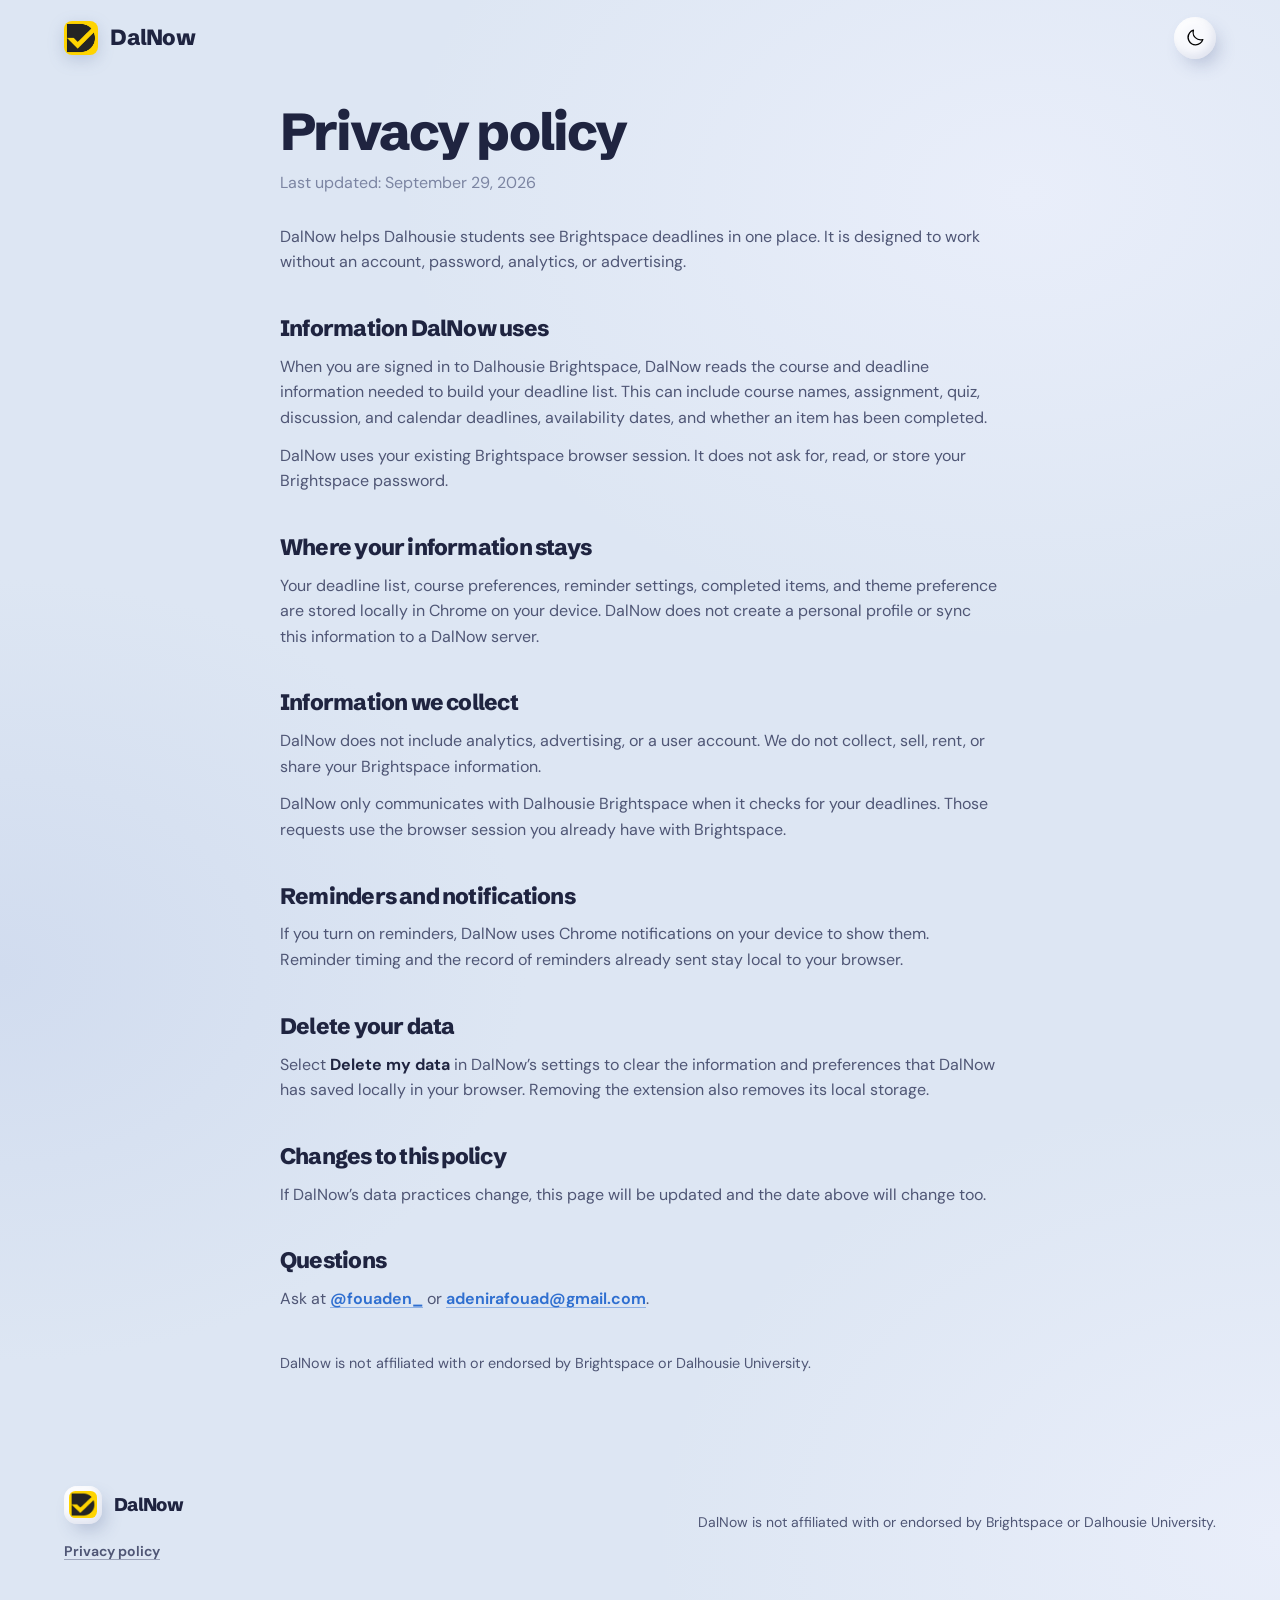
==== commit 7ae24c16: "feat: center video-led site hero" ====
--- a/site/privacy.html
+++ b/site/privacy.html
@@ -14,20 +14,18 @@
     <a class="skip-link" href="#main-content">Skip to content</a>
     <header class="site-header">
       <a class="site-brand" href="index.html" aria-label="DalNow home">
-        <span class="site-brand-mark"><img src="assets/icon128.png" alt="" width="128" height="128" /></span>
+        <img class="site-brand-logo" src="assets/icon128.png" alt="" width="128" height="128" />
         <span>DalNow</span>
       </a>
       <div class="header-controls">
-        <a class="header-link" href="index.html">Home</a>
         <button class="theme-toggle" type="button" aria-pressed="false" aria-label="Switch to dark mode">
-          <svg class="moon-icon" viewBox="0 0 24 24" fill="none" stroke="currentColor" stroke-width="1.9" stroke-linecap="round" stroke-linejoin="round" aria-hidden="true"><path d="M20.8 15.4A8.5 8.5 0 0 1 8.6 3.2 8.5 8.5 0 1 0 20.8 15.4Z"/></svg>
-          <svg class="sun-icon" viewBox="0 0 24 24" fill="none" stroke="currentColor" stroke-width="1.9" stroke-linecap="round" stroke-linejoin="round" aria-hidden="true"><circle cx="12" cy="12" r="4"/><path d="M12 2v2M12 20v2M4.93 4.93l1.41 1.41M17.66 17.66l1.41 1.41M2 12h2M20 12h2M4.93 19.07l1.41-1.41M17.66 6.34l1.41-1.41"/></svg>
+          <img class="ph-icon moon-icon" src="assets/icons/moon.svg" alt="" width="24" height="24" />
+          <img class="ph-icon sun-icon" src="assets/icons/sun.svg" alt="" width="24" height="24" />
         </button>
       </div>
     </header>
 
     <main id="main-content" class="legal section-shell">
-      <p class="eyebrow">DalNow</p>
       <h1>Privacy policy</h1>
       <p class="legal-date">Last updated: September 29, 2026</p>
       <p>DalNow helps Dalhousie students see Brightspace deadlines in one place. It is designed to work without an account, password, analytics, or advertising.</p>
@@ -53,7 +51,7 @@
       <p>If DalNow’s data practices change, this page will be updated and the date above will change too.</p>
 
       <h2>Questions</h2>
-      <p>Ask at <a href="https://www.instagram.com/fouaden_/">@fouaden_ on Instagram</a> or <a href="mailto:adenirafouad@gmail.com">adenirafouad@gmail.com</a>.</p>
+      <p>Ask at <a href="https://www.instagram.com/fouaden_/">@fouaden_</a> or <a href="mailto:adenirafouad@gmail.com">adenirafouad@gmail.com</a>.</p>
       <p class="legal-note">DalNow is not affiliated with or endorsed by Brightspace or Dalhousie University.</p>
     </main>
 
--- a/site/styles/site.css
+++ b/site/styles/site.css
@@ -285,3 +285,201 @@
 }
 @media (max-width: 30rem) { :root { --site-gutter: 1.25rem; }.site-brand { gap: 0.6rem; font-size: 1.15rem; }.site-brand-mark { width: 2.25rem; height: 2.25rem; }.site-brand-mark img { width: 1.6rem; height: 1.6rem; }.header-controls { gap: 0.5rem; }.button-small { padding-inline: 0.8rem; font-size: 0.85rem; } h1 span { white-space: normal; }.hero-actions { display: grid; }.hero-actions .button { width: 100%; }.course-showcase { gap: 0.55rem; padding: 0.6rem; }.course-card { min-height: 7rem; padding: 0.7rem; }.notification-preview { inset-inline-end: 0.5rem; inset-inline-start: auto; }.site-footer p { text-align: start; } }
 @media (prefers-reduced-motion: reduce) { html { scroll-behavior: auto; } *, *::before, *::after { animation-duration: 1ms !important; animation-delay: 0ms !important; transition-duration: 1ms !important; } }
+
+/* Finishing pass: a centered, video-led hero with local Phosphor icon assets. */
+:root { --site-gutter: 2rem; }
+.site-brand-logo {
+  display: block;
+  width: 2.15rem;
+  height: 2.15rem;
+  border-radius: 0.5rem;
+  filter: drop-shadow(0 0.35rem 0.5rem rgb(62 78 128 / 20%));
+}
+.button-icon,
+.ph-icon {
+  display: block;
+  flex: none;
+  width: 1.25rem;
+  height: 1.25rem;
+}
+.theme-toggle .ph-icon { width: 1.25rem; height: 1.25rem; }
+:root[data-theme="dark"] .theme-toggle .ph-icon,
+:root[data-theme="dark"] .hero-point-card .ph-icon,
+:root[data-theme="dark"] .video-control img { filter: invert(1); }
+
+.hero {
+  display: grid;
+  grid-template-columns: minmax(0, 1fr);
+  justify-items: center;
+  gap: 0;
+  padding-block: clamp(3.5rem, 8vw, 6.5rem) clamp(4.5rem, 10vw, 8rem);
+  text-align: center;
+}
+.hero-copy { display: contents; }
+.hero-title {
+  order: 1;
+  max-width: 13ch;
+  font-size: clamp(3.2rem, 5.1vw, 5.75rem);
+  line-height: 0.96;
+}
+.hero-video-frame {
+  order: 2;
+  width: min(100%, 64rem);
+  max-width: none;
+  margin-block: clamp(3rem, 7vw, 5.75rem);
+  margin-inline: 0;
+  aspect-ratio: 16 / 9;
+  border-radius: clamp(1.4rem, 3vw, 2.75rem);
+  rotate: none;
+}
+.hero-video {
+  position: absolute;
+  inset: 0;
+  z-index: 2;
+  display: none;
+  width: 100%;
+  height: 100%;
+  background: var(--brand-black);
+  object-fit: cover;
+}
+.hero-video-frame[data-video-ready="true"] .hero-video { display: block; }
+.hero-video-frame[data-video-ready="true"] .hero-video-fallback { display: none; }
+.hero-video-fallback { position: absolute; inset: 0; }
+.hero-video-fallback .preview-topbar { height: 10%; }
+.hero-video-fallback .preview-body { height: 90%; }
+.hero-video-fallback .preview-platform { font-size: clamp(0.55rem, 1vw, 0.9rem); }
+.hero-video-fallback .preview-platform strong { font-size: clamp(0.82rem, 1.5vw, 1.35rem); }
+.hero-video-fallback .preview-panel-heading { font-size: clamp(0.58rem, 1vw, 0.9rem); }
+.hero-video-fallback .preview-panel article small,
+.hero-video-fallback .preview-panel article time { font-size: clamp(0.4rem, 0.72vw, 0.7rem); }
+.hero-video-fallback .preview-panel article b { font-size: clamp(0.52rem, 0.95vw, 0.88rem); }
+.hero-video-fallback .preview-badge { z-index: 1; }
+.video-controls {
+  position: absolute;
+  z-index: 4;
+  inset-inline-end: 1rem;
+  inset-block-end: 1rem;
+  display: flex;
+  gap: 0.5rem;
+}
+.video-control {
+  display: grid;
+  width: 2.75rem;
+  height: 2.75rem;
+  place-items: center;
+  padding: 0;
+  border: 0;
+  border-radius: 50%;
+  background: rgb(255 255 255 / 92%);
+  box-shadow: 0 0.65rem 1.25rem -0.8rem rgb(0 0 0 / 55%);
+  color: var(--brand-black);
+  cursor: pointer;
+  opacity: 0.95;
+  touch-action: manipulation;
+  transition: transform var(--duration-fast) var(--ease-out), opacity var(--duration-fast) var(--ease-out);
+}
+.video-control:hover:not(:disabled) { transform: translateY(-0.12rem); opacity: 1; }
+.video-control:disabled { cursor: not-allowed; opacity: 0.45; }
+.video-play-icon { display: none; }
+.hero-video-frame[data-video-paused="true"] .video-pause-icon { display: none; }
+.hero-video-frame[data-video-paused="true"] .video-play-icon { display: block; }
+.hero-video-frame figcaption {
+  position: absolute;
+  width: 1px;
+  height: 1px;
+  overflow: hidden;
+  clip: rect(0 0 0 0);
+  clip-path: inset(50%);
+  white-space: nowrap;
+}
+.hero-subheading {
+  order: 3;
+  max-width: 29ch;
+  margin: 0;
+  color: var(--ink);
+  font-family: var(--font-display);
+  font-size: clamp(1.5rem, 2.4vw, 2.45rem);
+  font-weight: var(--font-bold);
+  letter-spacing: -0.035em;
+  line-height: 1.08;
+}
+.hero-points {
+  order: 4;
+  display: flex;
+  width: min(100%, 68rem);
+  max-width: none;
+  flex-wrap: wrap;
+  justify-content: center;
+  gap: 0.85rem;
+  margin-block: clamp(1.6rem, 3vw, 2.4rem) 0;
+}
+.hero-point-card {
+  display: flex;
+  min-width: min(100%, 13rem);
+  flex: 1 1 13rem;
+  align-items: flex-start;
+  gap: 0.75rem;
+  padding: 1rem;
+  border-radius: var(--radius-md);
+  background: var(--tile);
+  box-shadow: var(--clay-sm);
+  color: var(--site-soft);
+  font-size: 0.92rem;
+  line-height: 1.38;
+  text-align: start;
+}
+.hero-point-card .ph-icon {
+  width: 1.35rem;
+  height: 1.35rem;
+  margin-block-start: 0.05rem;
+  color: var(--ink);
+}
+.hero-actions {
+  order: 5;
+  display: flex;
+  max-width: none;
+  flex-wrap: wrap;
+  justify-content: center;
+  gap: 0.75rem;
+  margin-block-start: 2rem;
+}
+.contact-copy {
+  order: 6;
+  max-width: none;
+  margin-block-start: 1rem;
+  text-align: center;
+}
+@media (min-width: 40rem) { :root { --site-gutter: 2.75rem; } }
+@media (min-width: 60rem) {
+  :root { --site-gutter: 4rem; }
+  .hero { grid-template-columns: minmax(0, 1fr); padding-block: clamp(4.5rem, 8vw, 7rem) clamp(5rem, 9vw, 8rem); }
+  .hero-video-frame { justify-self: center; }
+  .hero-point-card { max-width: 17rem; }
+}
+@media (max-width: 30rem) {
+  :root { --site-gutter: 1.5rem; }
+  .hero-title { font-size: clamp(2.8rem, 15vw, 3.7rem); }
+  .hero-video-frame { margin-block: 2.5rem 3.25rem; border-radius: 1.2rem; }
+  .hero-point-card { flex-basis: 100%; }
+  .video-controls { inset-inline-end: 0.75rem; inset-block-end: 0.75rem; gap: 0.35rem; }
+  .video-control { width: 2.45rem; height: 2.45rem; }
+}
+.label-short { display: none; }
+@media (max-width: 40rem) {
+  .site-header .button-small { min-height: 2.5rem; padding-inline: 0.8rem; font-size: 0.82rem; }
+  .site-header .label-long { display: none; }
+  .site-header .label-short { display: inline; }
+}
+@media (prefers-reduced-motion: no-preference) {
+  .hero-reveal { animation: hero-rise 620ms cubic-bezier(0.22, 1, 0.36, 1) both; }
+  .hero-title { animation-delay: 40ms; }
+  .hero-video-frame { animation-delay: 130ms; }
+  .hero-subheading { animation-delay: 210ms; }
+  .hero-points { animation-delay: 290ms; }
+  .hero-actions { animation-delay: 370ms; }
+  .contact-copy { animation-delay: 450ms; }
+  @keyframes hero-rise {
+    from { opacity: 0; transform: translateY(0.8rem); }
+    to { opacity: 1; transform: translateY(0); }
+  }
+}
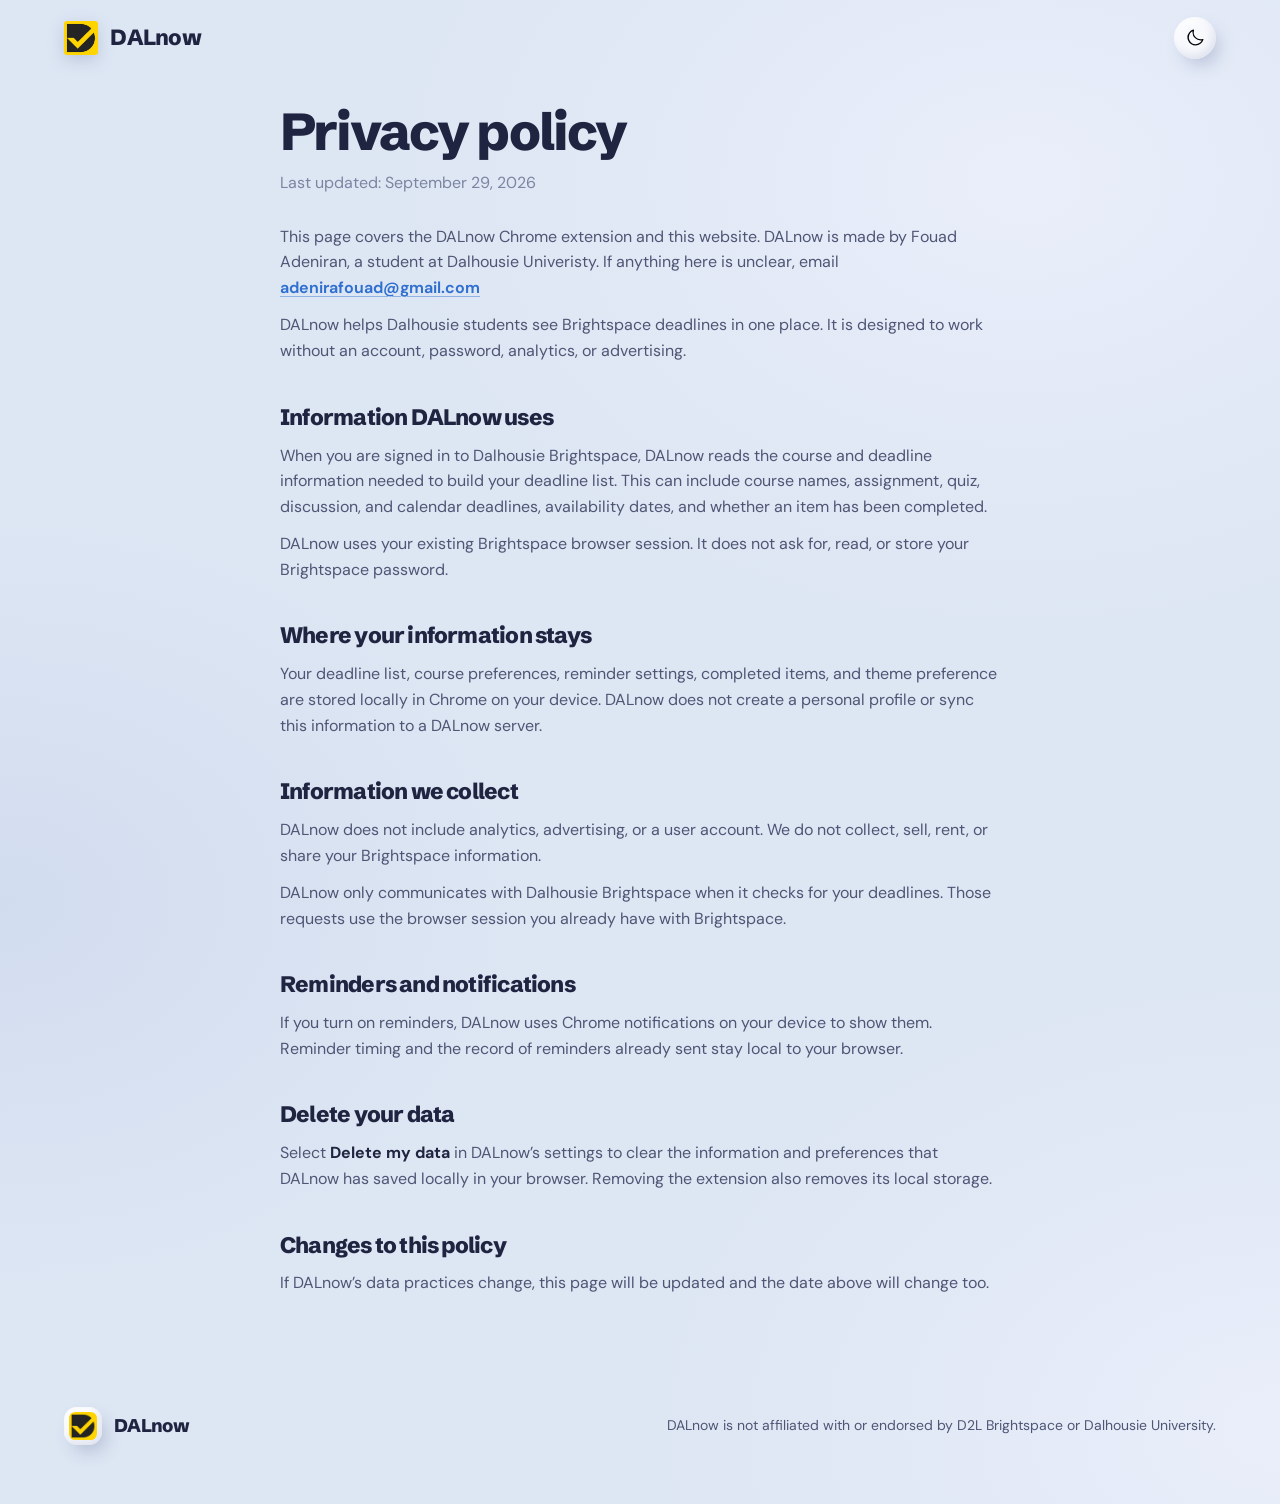
==== commit d03d26c8: "chore: refine site" ====
--- a/site/privacy.html
+++ b/site/privacy.html
@@ -3,9 +3,9 @@
   <head>
     <meta charset="UTF-8" />
     <meta name="viewport" content="width=device-width, initial-scale=1" />
-    <meta name="description" content="DalNow privacy policy." />
+    <meta name="description" content="DALnow privacy policy." />
     <meta name="theme-color" content="#dde6f3" />
-    <title>Privacy policy — DalNow</title>
+    <title>Privacy policy — DALnow</title>
     <link rel="stylesheet" href="styles/tokens.css" />
     <link rel="stylesheet" href="styles/styles.css" />
     <link rel="stylesheet" href="styles/site.css" />
@@ -13,14 +13,37 @@
   <body>
     <a class="skip-link" href="#main-content">Skip to content</a>
     <header class="site-header">
-      <a class="site-brand" href="index.html" aria-label="DalNow home">
-        <img class="site-brand-logo" src="assets/icon128.png" alt="" width="128" height="128" />
-        <span>DalNow</span>
+      <a class="site-brand" href="index.html" aria-label="DALnow home">
+        <img
+          class="site-brand-logo"
+          src="assets/icon128.png"
+          alt=""
+          width="128"
+          height="128"
+        />
+        <span>DALnow</span>
       </a>
       <div class="header-controls">
-        <button class="theme-toggle" type="button" aria-pressed="false" aria-label="Switch to dark mode">
-          <img class="ph-icon moon-icon" src="assets/icons/moon.svg" alt="" width="24" height="24" />
-          <img class="ph-icon sun-icon" src="assets/icons/sun.svg" alt="" width="24" height="24" />
+        <button
+          class="theme-toggle"
+          type="button"
+          aria-pressed="false"
+          aria-label="Switch to dark mode"
+        >
+          <img
+            class="ph-icon moon-icon"
+            src="assets/icons/moon.svg"
+            alt=""
+            width="24"
+            height="24"
+          />
+          <img
+            class="ph-icon sun-icon"
+            src="assets/icons/sun.svg"
+            alt=""
+            width="24"
+            height="24"
+          />
         </button>
       </div>
     </header>
@@ -28,39 +51,86 @@
     <main id="main-content" class="legal section-shell">
       <h1>Privacy policy</h1>
       <p class="legal-date">Last updated: September 29, 2026</p>
-      <p>DalNow helps Dalhousie students see Brightspace deadlines in one place. It is designed to work without an account, password, analytics, or advertising.</p>
+      <p>
+        This page covers the DALnow Chrome extension and this website. DALnow is
+        made by Fouad Adeniran, a student at Dalhousie Univeristy. If anything
+        here is unclear, email
+        <a href="mailto:adenirafouad@gmail.com">adenirafouad@gmail.com</a>
+      </p>
+      <p>
+        DALnow helps Dalhousie students see Brightspace deadlines in one place.
+        It is designed to work without an account, password, analytics, or
+        advertising.
+      </p>
 
-      <h2>Information DalNow uses</h2>
-      <p>When you are signed in to Dalhousie Brightspace, DalNow reads the course and deadline information needed to build your deadline list. This can include course names, assignment, quiz, discussion, and calendar deadlines, availability dates, and whether an item has been completed.</p>
-      <p>DalNow uses your existing Brightspace browser session. It does not ask for, read, or store your Brightspace password.</p>
+      <h2>Information DALnow uses</h2>
+      <p>
+        When you are signed in to Dalhousie Brightspace, DALnow reads the course
+        and deadline information needed to build your deadline list. This can
+        include course names, assignment, quiz, discussion, and calendar
+        deadlines, availability dates, and whether an item has been completed.
+      </p>
+      <p>
+        DALnow uses your existing Brightspace browser session. It does not ask
+        for, read, or store your Brightspace password.
+      </p>
 
       <h2>Where your information stays</h2>
-      <p>Your deadline list, course preferences, reminder settings, completed items, and theme preference are stored locally in Chrome on your device. DalNow does not create a personal profile or sync this information to a DalNow server.</p>
+      <p>
+        Your deadline list, course preferences, reminder settings, completed
+        items, and theme preference are stored locally in Chrome on your device.
+        DALnow does not create a personal profile or sync this information to a
+        DALnow server.
+      </p>
 
       <h2>Information we collect</h2>
-      <p>DalNow does not include analytics, advertising, or a user account. We do not collect, sell, rent, or share your Brightspace information.</p>
-      <p>DalNow only communicates with Dalhousie Brightspace when it checks for your deadlines. Those requests use the browser session you already have with Brightspace.</p>
+      <p>
+        DALnow does not include analytics, advertising, or a user account. We do
+        not collect, sell, rent, or share your Brightspace information.
+      </p>
+      <p>
+        DALnow only communicates with Dalhousie Brightspace when it checks for
+        your deadlines. Those requests use the browser session you already have
+        with Brightspace.
+      </p>
 
       <h2>Reminders and notifications</h2>
-      <p>If you turn on reminders, DalNow uses Chrome notifications on your device to show them. Reminder timing and the record of reminders already sent stay local to your browser.</p>
+      <p>
+        If you turn on reminders, DALnow uses Chrome notifications on your
+        device to show them. Reminder timing and the record of reminders already
+        sent stay local to your browser.
+      </p>
 
       <h2>Delete your data</h2>
-      <p>Select <strong>Delete my data</strong> in DalNow’s settings to clear the information and preferences that DalNow has saved locally in your browser. Removing the extension also removes its local storage.</p>
+      <p>
+        Select <strong>Delete my data</strong> in DALnow’s settings to clear the
+        information and preferences that DALnow has saved locally in your
+        browser. Removing the extension also removes its local storage.
+      </p>
 
       <h2>Changes to this policy</h2>
-      <p>If DalNow’s data practices change, this page will be updated and the date above will change too.</p>
-
-      <h2>Questions</h2>
-      <p>Ask at <a href="https://www.instagram.com/fouaden_/">@fouaden_</a> or <a href="mailto:adenirafouad@gmail.com">adenirafouad@gmail.com</a>.</p>
-      <p class="legal-note">DalNow is not affiliated with or endorsed by Brightspace or Dalhousie University.</p>
+      <p>
+        If DALnow’s data practices change, this page will be updated and the
+        date above will change too.
+      </p>
     </main>
 
     <footer class="site-footer">
       <div>
-        <a class="site-brand" href="index.html"><span class="site-brand-mark"><img src="assets/icon128.png" alt="" width="128" height="128" /></span><span>DalNow</span></a>
-        <a class="footer-link" href="privacy.html">Privacy policy</a>
+        <a class="site-brand" href="index.html"
+          ><span class="site-brand-mark"
+            ><img
+              src="assets/icon128.png"
+              alt=""
+              width="128"
+              height="128" /></span
+          ><span>DALnow</span></a
+        >
       </div>
-      <p>DalNow is not affiliated with or endorsed by Brightspace or Dalhousie University.</p>
+      <p>
+        DALnow is not affiliated with or endorsed by D2L Brightspace or Dalhousie
+        University.
+      </p>
     </footer>
     <script src="scripts/site.js"></script>
   </body>
--- a/site/styles/site.css
+++ b/site/styles/site.css
@@ -10,9 +10,14 @@
 
 *,
 *::before,
-*::after { box-sizing: border-box; }
-
-html { -webkit-text-size-adjust: 100%; scroll-behavior: smooth; }
+*::after {
+  box-sizing: border-box;
+}
+
+html {
+  -webkit-text-size-adjust: 100%;
+  scroll-behavior: smooth;
+}
 body {
   min-width: 20rem;
   margin: 0;
@@ -32,13 +37,32 @@
   -moz-osx-font-smoothing: grayscale;
 }
 
-::selection { background: var(--brand-gold); color: var(--brand-black); }
-a { color: inherit; text-underline-offset: 0.18em; }
-button, input { font: inherit; }
-p { margin: 0; }
-:focus { outline: none; }
-:focus-visible { outline: 3px solid var(--focus); outline-offset: 4px; border-radius: 0.625rem; }
-[hidden] { display: none !important; }
+::selection {
+  background: var(--brand-gold);
+  color: var(--brand-black);
+}
+a {
+  color: inherit;
+  text-underline-offset: 0.18em;
+}
+button,
+input {
+  font: inherit;
+}
+p {
+  margin: 0;
+}
+:focus {
+  outline: none;
+}
+:focus-visible {
+  outline: 3px solid var(--focus);
+  outline-offset: 4px;
+  border-radius: 0.625rem;
+}
+[hidden] {
+  display: none !important;
+}
 
 .skip-link {
   position: fixed;
@@ -54,7 +78,9 @@
   text-decoration: none;
   transition: transform var(--duration-fast) var(--ease-out);
 }
-.skip-link:focus { transform: translateY(0); }
+.skip-link:focus {
+  transform: translateY(0);
+}
 
 .site-header,
 .section-shell,
@@ -92,8 +118,17 @@
   background: var(--tile);
   box-shadow: var(--clay-sm);
 }
-.site-brand-mark img { display: block; width: 1.8rem; height: 1.8rem; border-radius: 0.4rem; }
-.header-controls { display: flex; align-items: center; gap: 0.75rem; }
+.site-brand-mark img {
+  display: block;
+  width: 1.8rem;
+  height: 1.8rem;
+  border-radius: 0.4rem;
+}
+.header-controls {
+  display: flex;
+  align-items: center;
+  gap: 0.75rem;
+}
 .header-link {
   display: inline-flex;
   min-height: 2.625rem;
@@ -103,7 +138,9 @@
   font-weight: var(--font-semibold);
   text-decoration: none;
 }
-.header-link:hover { color: var(--ink); }
+.header-link:hover {
+  color: var(--ink);
+}
 .theme-toggle {
   display: grid;
   width: 2.625rem;
@@ -118,13 +155,27 @@
   cursor: pointer;
   touch-action: manipulation;
   -webkit-tap-highlight-color: transparent;
-  transition: transform 180ms var(--ease-squish), box-shadow 180ms ease;
-}
-.theme-toggle svg { width: 1rem; height: 1rem; }
-.theme-toggle .sun-icon { display: none; }
-:root[data-theme="dark"] .theme-toggle .moon-icon { display: none; }
-:root[data-theme="dark"] .theme-toggle .sun-icon { display: block; }
-.theme-toggle:active { transform: scale(0.94); box-shadow: var(--groove); }
+  transition:
+    transform 180ms var(--ease-squish),
+    box-shadow 180ms ease;
+}
+.theme-toggle svg {
+  width: 1rem;
+  height: 1rem;
+}
+.theme-toggle .sun-icon {
+  display: none;
+}
+:root[data-theme="dark"] .theme-toggle .moon-icon {
+  display: none;
+}
+:root[data-theme="dark"] .theme-toggle .sun-icon {
+  display: block;
+}
+.theme-toggle:active {
+  transform: scale(0.94);
+  box-shadow: var(--groove);
+}
 
 .button {
   display: inline-flex;
@@ -147,13 +198,31 @@
   text-decoration: none;
   touch-action: manipulation;
   -webkit-tap-highlight-color: transparent;
-  transition: transform 180ms var(--ease-out), box-shadow 180ms ease, background-color 180ms ease;
-}
-.button:hover { transform: translateY(-0.125rem); }
-.button:active { transform: translateY(0.06rem) scale(0.98); box-shadow: var(--clay-gold-pressed); }
-.button-small { min-height: 2.625rem; padding-inline: 1.125rem; font-size: 0.9375rem; }
-.button-secondary { background: var(--tile); box-shadow: var(--clay-sm); color: var(--ink); }
-.button-secondary:active { box-shadow: var(--groove); }
+  transition:
+    transform 180ms var(--ease-out),
+    box-shadow 180ms ease,
+    background-color 180ms ease;
+}
+.button:hover {
+  transform: translateY(-0.125rem);
+}
+.button:active {
+  transform: translateY(0.06rem) scale(0.98);
+  box-shadow: var(--clay-gold-pressed);
+}
+.button-small {
+  min-height: 2.625rem;
+  padding-inline: 1.125rem;
+  font-size: 0.9375rem;
+}
+.button-secondary {
+  background: var(--tile);
+  box-shadow: var(--clay-sm);
+  color: var(--ink);
+}
+.button-secondary:active {
+  box-shadow: var(--groove);
+}
 
 .hero {
   display: grid;
@@ -169,7 +238,8 @@
   letter-spacing: 0.055em;
   text-transform: uppercase;
 }
-h1, h2 {
+h1,
+h2 {
   margin: 0;
   color: var(--ink);
   font-family: var(--font-display);
@@ -209,15 +279,26 @@
   line-height: 1.5;
   text-wrap: pretty;
 }
-.hero-points, .feature-list {
+.hero-points,
+.feature-list {
   display: grid;
   gap: 0.5rem;
   padding: 0;
   color: var(--site-soft);
   list-style: none;
 }
-.hero-points { margin: 1rem 0 0; max-width: 49ch; font-size: 0.95rem; line-height: 1.45; }
-.hero-points li, .feature-list li { display: flex; align-items: flex-start; gap: 0.625rem; }
+.hero-points {
+  margin: 1rem 0 0;
+  max-width: 49ch;
+  font-size: 0.95rem;
+  line-height: 1.45;
+}
+.hero-points li,
+.feature-list li {
+  display: flex;
+  align-items: flex-start;
+  gap: 0.625rem;
+}
 .hero-points svg {
   width: 1.15em;
   height: 1.15em;
@@ -229,9 +310,21 @@
   stroke-linejoin: round;
   stroke-width: 1.9;
 }
-.hero-actions { display: inline-grid; gap: 0.75rem; margin-block-start: 1.375rem; }
-.contact-copy { max-width: 48ch; margin-block-start: 1rem; color: var(--site-soft); font-size: 0.9rem; line-height: 1.45; }
-.contact-copy a, .footer-link, .legal a {
+.hero-actions {
+  display: inline-grid;
+  gap: 0.75rem;
+  margin-block-start: 1.375rem;
+}
+.contact-copy {
+  max-width: 48ch;
+  margin-block-start: 1rem;
+  color: var(--site-soft);
+  font-size: 0.9rem;
+  line-height: 1.45;
+}
+.contact-copy a,
+.footer-link,
+.legal a {
   color: var(--link);
   font-weight: var(--font-semibold);
   text-decoration-color: color-mix(in srgb, currentColor 45%, transparent);
@@ -251,48 +344,688 @@
   background: var(--site-panel);
   box-shadow: var(--clay);
 }
-.preview-topbar { display: flex; align-items: center; gap: 0.34rem; height: 11%; padding-inline: 4%; border-bottom: 1px solid var(--site-line); background: var(--slab); }
-.preview-topbar span { width: 0.48rem; height: 0.48rem; border-radius: 50%; background: var(--site-faint); opacity: 0.5; }
-.preview-topbar i { display: block; width: 45%; margin-inline-start: 6%; padding: 0.2rem 0.5rem; border-radius: var(--radius-pill); background: var(--ground); color: var(--site-faint); font-size: 0.55rem; font-style: normal; text-align: center; }
-.preview-body { display: grid; grid-template-columns: 1.08fr 0.92fr; height: 89%; }
-.preview-platform { display: grid; align-content: start; gap: 0.7rem; padding: 8%; background: #f8fafc; color: #64748b; font-size: 0.64rem; }
-.preview-platform strong { color: #1e293b; font-size: 0.95rem; }.platform-lines { display: grid; gap: 0.45rem; margin-block-start: 0.45rem; }.platform-lines i { display: block; height: 0.52rem; border-radius: var(--radius-pill); background: #d8e0ea; }.platform-lines i:nth-child(1) { width: 71%; }.platform-lines i:nth-child(3) { width: 85%; }.platform-lines i:nth-child(4) { width: 60%; }
-.preview-panel { display: grid; align-content: start; gap: 0.48rem; padding: 8%; background: var(--ground); box-shadow: inset 0.45rem 0 1.2rem rgb(0 0 0 / 12%); }.preview-panel-heading { display: flex; align-items: center; gap: 0.32rem; margin-block-end: 0.3rem; color: var(--ink); font-size: 0.65rem; }.preview-panel-heading em { margin-inline-start: auto; color: var(--site-faint); font-size: 0.88em; font-style: normal; }.mini-mark { display: inline-grid; width: 1.15rem; height: 1.15rem; flex: none; place-items: center; border-radius: 0.33rem; background: var(--brand-gold); color: var(--brand-black); font-family: var(--font-display); font-size: 0.62rem; font-weight: var(--font-bold); }.preview-panel article { display: grid; gap: 0.16rem; padding: 0.5rem; border-radius: 0.5rem; background: var(--tile); box-shadow: var(--clay-sm); color: var(--ink); }.preview-panel article small { color: var(--link); font-size: 0.46rem; font-weight: var(--font-bold); }.preview-panel article b { font-size: 0.6rem; }.preview-panel article time { color: var(--warning); font-size: 0.46rem; font-weight: var(--font-bold); }.preview-badge { position: absolute; inset-inline-end: 0.75rem; inset-block-end: 0.75rem; display: inline-flex; align-items: center; gap: 0.3rem; padding: 0.4rem 0.6rem; border-radius: var(--radius-pill); background: var(--tile); box-shadow: var(--clay-sm); color: var(--ink); font-size: 0.62rem; font-weight: var(--font-bold); }.preview-badge svg { width: 0.7rem; height: 0.7rem; fill: none; stroke: currentColor; stroke-width: 2; }
-
-.story-block, .upload-block, .reminders-block { padding-block: 4rem; }
-.story-block { display: grid; gap: 2rem; }.story-intro { max-width: 42ch; color: var(--site-soft); font-size: 1rem; line-height: 1.5; text-wrap: pretty; }.story-block h2, .upload-heading h2, .reminder-copy h2, .get-section h2 { font-size: clamp(2rem, 1.3rem + 2.6vw, 3.25rem); line-height: 1.04; }.story-block h2 { max-width: 19ch; }
-.upload-block { display: grid; gap: 1.25rem 3rem; }.upload-heading h2 { max-width: 14ch; }.upload-copy { max-width: 47ch; color: var(--site-soft); font-size: 1rem; line-height: 1.5; text-wrap: pretty; }.course-showcase { display: grid; grid-template-columns: repeat(2, minmax(0, 1fr)); gap: 0.7rem; margin-block-start: 1.4rem; padding: 0.85rem; border: 1px solid var(--site-line); border-radius: var(--radius-lg); background: var(--site-panel); box-shadow: var(--clay-sm); }.course-card { display: grid; align-content: start; gap: 0.5rem; min-height: 7.6rem; padding: 0.85rem; border-radius: var(--radius-md); background: var(--tile); box-shadow: var(--clay-sm); color: var(--ink); }.course-card small { width: max-content; max-width: 100%; overflow: hidden; padding: 0.18rem 0.36rem; border-radius: var(--radius-chip); color: var(--course-foreground); font-size: 0.6rem; font-weight: var(--font-bold); text-overflow: ellipsis; white-space: nowrap; }.course-card b { font-family: var(--font-display); font-size: 0.9rem; letter-spacing: -0.035em; line-height: 1.1; text-wrap: balance; }.course-card span { align-self: end; color: var(--success); font-size: 0.72rem; font-weight: var(--font-bold); }.course-a small { background: var(--course-5); }.course-b small { background: var(--course-2); color: var(--brand-black); }.course-c small { background: var(--course-3); color: var(--brand-black); }.course-d small { background: var(--course-1); }.course-e small { background: var(--course-10); }.section-cta { justify-self: center; margin-block-start: 1.5rem; }
-
-.reminders-block { display: grid; gap: 3rem; }.reminder-demo { position: relative; max-width: 33.75rem; padding: 2.75rem 0.875rem 0.875rem; border: 1px solid var(--site-line); border-radius: var(--radius-lg); background: var(--site-panel); box-shadow: var(--clay-sm); }.reminder-demo-title { position: absolute; inset-block-start: 0.95rem; inset-inline-start: 1.15rem; color: var(--ink); font-family: var(--font-display); font-size: 1.25rem; font-weight: var(--font-bold); }.reminder-demo-title small { display: none; }.notification-preview { position: absolute; z-index: 1; inset-block-start: -1.5rem; inset-inline-start: 0.875rem; display: flex; width: min(21.875rem, 84%); gap: 0.75rem; padding: 0.875rem 1rem; border-radius: var(--radius-md); background: var(--tile); box-shadow: var(--clay-lift); color: var(--ink); rotate: 1.5deg; }.notification-preview p { display: grid; gap: 0.12rem; font-size: 0.8125rem; line-height: 1.35; }.notification-preview p span { color: var(--site-soft); }.reminder-control { display: grid; grid-template-columns: minmax(0, 1fr) auto; gap: 0.2rem 0.75rem; padding: 0.6rem 0.875rem 0.7rem; border-radius: var(--radius-md); background: var(--tile); box-shadow: var(--clay-sm); color: var(--ink); font-family: var(--font-display); font-size: 0.9rem; font-weight: var(--font-bold); }.reminder-control + .reminder-control { margin-block-start: 0.45rem; }.reminder-control span { color: var(--site-soft); font-family: var(--font-body); font-size: 0.78rem; font-weight: var(--font-semibold); }.reminder-control output, [data-reminder-output] { font-variant-numeric: tabular-nums; }.reminder-control input { grid-column: 1 / -1; width: 100%; min-height: 1.35rem; margin: 0; accent-color: var(--brand-gold); cursor: pointer; }.reminder-copy h2 { max-width: 12ch; }.feature-list { max-width: 50ch; margin-block: 1.375rem 0; color: var(--site-soft); font-size: 1rem; line-height: 1.5; text-wrap: pretty; }.feature-list li::before { width: 0.68rem; height: 0.68rem; flex: none; margin-block-start: 0.35rem; border: 1.5px solid var(--site-soft); border-radius: 50%; content: ""; }
-
-.get-section { display: grid; justify-items: center; max-width: 42rem; padding-block: 4rem 5rem; text-align: center; }.get-section h2 { margin-block-end: 0.9rem; }.get-section > p:not(.eyebrow) { max-width: 41ch; margin-block-end: 1.2rem; color: var(--site-soft); font-size: 1rem; line-height: 1.5; text-wrap: pretty; }.compatibility-note { display: inline-flex; align-items: flex-start; gap: 0.55rem; max-width: 31rem; margin-block-end: 1.35rem; padding: 0.75rem 0.9rem; border-radius: var(--radius-md); background: var(--slab); box-shadow: var(--groove); color: var(--site-soft); font-size: 0.88rem; line-height: 1.4; text-align: start; }.compatibility-note svg { width: 1rem; height: 1rem; flex: none; margin-block-start: 0.12rem; fill: none; stroke: currentColor; stroke-width: 1.8; stroke-linecap: round; }
-
-.site-footer { display: grid; gap: 0.9rem; padding-block: 2.25rem 3.5rem; color: var(--site-soft); font-size: 0.875rem; line-height: 1.5; }.site-footer > div { display: grid; gap: 0.875rem; }.site-footer .site-brand { font-size: 1.15rem; }.site-footer .site-brand-mark { width: 2.375rem; height: 2.375rem; }.site-footer .site-brand-mark img { width: 1.7rem; height: 1.7rem; }.site-footer p { max-width: 64ch; }.footer-link { justify-self: start; color: var(--site-soft); }.footer-link:hover { color: var(--ink); }.toast { position: fixed; z-index: 10; inset-inline-end: 1rem; inset-block-end: 1rem; max-width: 23rem; margin: 0; padding: 0.9rem 1rem; border-radius: var(--radius-md); background: var(--tile); box-shadow: var(--clay-lift); color: var(--ink); font-size: 0.9rem; font-weight: var(--font-bold); }
-
-.legal { max-width: 45rem; padding-block: 2.5rem 4.5rem; }.legal h1 { max-width: none; font-size: clamp(2.25rem, 1.6rem + 2.4vw, 3.25rem); line-height: 1.04; }.legal-date { margin-block-start: 0.6rem; color: var(--site-faint); font-size: 0.95rem; }.legal h2 { margin-block-start: 2.5rem; font-size: 1.4rem; line-height: 1.2; }.legal p { max-width: 68ch; margin-block-start: 0.75rem; color: var(--site-soft); font-size: 1rem; line-height: 1.6; overflow-wrap: break-word; }.legal .legal-date { color: var(--site-faint); }.legal .legal-date + p { margin-block-start: 1.75rem; }.legal strong { color: var(--ink); font-weight: var(--font-bold); }.legal-note { margin-block-start: 2.5rem !important; font-size: 0.9rem !important; }
-
-@media (hover: hover) { .theme-toggle:hover { transform: translateY(-0.125rem) rotate(-8deg); }.button-secondary:hover { background: var(--tile-hover); } }
-@media (min-width: 40rem) { :root { --site-gutter: 2rem; }.course-showcase { grid-template-columns: repeat(3, minmax(0, 1fr)); } }
+.preview-topbar {
+  display: flex;
+  align-items: center;
+  gap: 0.34rem;
+  height: 11%;
+  padding-inline: 4%;
+  border-bottom: 1px solid var(--site-line);
+  background: var(--slab);
+}
+.preview-topbar span {
+  width: 0.48rem;
+  height: 0.48rem;
+  border-radius: 50%;
+  background: var(--site-faint);
+  opacity: 0.5;
+}
+.preview-topbar i {
+  display: block;
+  width: 45%;
+  margin-inline-start: 6%;
+  padding: 0.2rem 0.5rem;
+  border-radius: var(--radius-pill);
+  background: var(--ground);
+  color: var(--site-faint);
+  font-size: 0.55rem;
+  font-style: normal;
+  text-align: center;
+}
+.preview-body {
+  display: grid;
+  grid-template-columns: 1.08fr 0.92fr;
+  height: 89%;
+}
+.preview-platform {
+  display: grid;
+  align-content: start;
+  gap: 0.7rem;
+  padding: 8%;
+  background: #f8fafc;
+  color: #64748b;
+  font-size: 0.64rem;
+}
+.preview-platform strong {
+  color: #1e293b;
+  font-size: 0.95rem;
+}
+.platform-lines {
+  display: grid;
+  gap: 0.45rem;
+  margin-block-start: 0.45rem;
+}
+.platform-lines i {
+  display: block;
+  height: 0.52rem;
+  border-radius: var(--radius-pill);
+  background: #d8e0ea;
+}
+.platform-lines i:nth-child(1) {
+  width: 71%;
+}
+.platform-lines i:nth-child(3) {
+  width: 85%;
+}
+.platform-lines i:nth-child(4) {
+  width: 60%;
+}
+.preview-panel {
+  display: grid;
+  align-content: start;
+  gap: 0.48rem;
+  padding: 8%;
+  background: var(--ground);
+  box-shadow: inset 0.45rem 0 1.2rem rgb(0 0 0 / 12%);
+}
+.preview-panel-heading {
+  display: flex;
+  align-items: center;
+  gap: 0.32rem;
+  margin-block-end: 0.3rem;
+  color: var(--ink);
+  font-size: 0.65rem;
+}
+.preview-panel-heading em {
+  margin-inline-start: auto;
+  color: var(--site-faint);
+  font-size: 0.88em;
+  font-style: normal;
+}
+.mini-mark {
+  display: inline-grid;
+  width: 1.15rem;
+  height: 1.15rem;
+  flex: none;
+  place-items: center;
+  border-radius: 0.33rem;
+  background: var(--brand-gold);
+  color: var(--brand-black);
+  font-family: var(--font-display);
+  font-size: 0.62rem;
+  font-weight: var(--font-bold);
+}
+.preview-panel article {
+  display: grid;
+  gap: 0.16rem;
+  padding: 0.5rem;
+  border-radius: 0.5rem;
+  background: var(--tile);
+  box-shadow: var(--clay-sm);
+  color: var(--ink);
+}
+.preview-panel article small {
+  color: var(--link);
+  font-size: 0.46rem;
+  font-weight: var(--font-bold);
+}
+.preview-panel article b {
+  font-size: 0.6rem;
+}
+.preview-panel article time {
+  color: var(--warning);
+  font-size: 0.46rem;
+  font-weight: var(--font-bold);
+}
+.preview-badge {
+  position: absolute;
+  inset-inline-end: 0.75rem;
+  inset-block-end: 0.75rem;
+  display: inline-flex;
+  align-items: center;
+  gap: 0.3rem;
+  padding: 0.4rem 0.6rem;
+  border-radius: var(--radius-pill);
+  background: var(--tile);
+  box-shadow: var(--clay-sm);
+  color: var(--ink);
+  font-size: 0.62rem;
+  font-weight: var(--font-bold);
+}
+.preview-badge svg {
+  width: 0.7rem;
+  height: 0.7rem;
+  fill: none;
+  stroke: currentColor;
+  stroke-width: 2;
+}
+
+.story-block,
+.upload-block,
+.reminders-block {
+  padding-block: 4rem;
+}
+.story-block {
+  display: grid;
+  gap: 2rem;
+}
+.story-intro {
+  max-width: 42ch;
+  color: var(--site-soft);
+  font-size: 1rem;
+  line-height: 1.5;
+  text-wrap: pretty;
+}
+.story-block h2,
+.upload-heading h2,
+.reminder-copy h2,
+.get-section h2 {
+  font-size: clamp(2rem, 1.3rem + 2.6vw, 3.25rem);
+  line-height: 1.04;
+}
+.story-block h2 {
+  max-width: 19ch;
+}
+.upload-block {
+  display: grid;
+  gap: 1.25rem 3rem;
+}
+.upload-heading h2 {
+  max-width: 14ch;
+}
+.upload-copy {
+  max-width: 47ch;
+  color: var(--site-soft);
+  font-size: 1rem;
+  line-height: 1.5;
+  text-wrap: pretty;
+}
+.course-showcase {
+  display: grid;
+  grid-template-columns: repeat(2, minmax(0, 1fr));
+  gap: 0.7rem;
+  margin-block-start: 1.4rem;
+  padding: 0.85rem;
+  border: 1px solid var(--site-line);
+  border-radius: var(--radius-lg);
+  background: var(--site-panel);
+  box-shadow: var(--clay-sm);
+}
+.course-card {
+  display: grid;
+  align-content: start;
+  gap: 0.5rem;
+  min-height: 7.6rem;
+  padding: 0.85rem;
+  border-radius: var(--radius-md);
+  background: var(--tile);
+  box-shadow: var(--clay-sm);
+  color: var(--ink);
+}
+.course-card small {
+  width: max-content;
+  max-width: 100%;
+  overflow: hidden;
+  padding: 0.18rem 0.36rem;
+  border-radius: var(--radius-chip);
+  color: var(--course-foreground);
+  font-size: 0.6rem;
+  font-weight: var(--font-bold);
+  text-overflow: ellipsis;
+  white-space: nowrap;
+}
+.course-card b {
+  font-family: var(--font-display);
+  font-size: 0.9rem;
+  letter-spacing: -0.035em;
+  line-height: 1.1;
+  text-wrap: balance;
+}
+.course-card span {
+  align-self: end;
+  color: var(--success);
+  font-size: 0.72rem;
+  font-weight: var(--font-bold);
+}
+.course-a small {
+  background: var(--course-5);
+}
+.course-b small {
+  background: var(--course-2);
+  color: var(--brand-black);
+}
+.course-c small {
+  background: var(--course-3);
+  color: var(--brand-black);
+}
+.course-d small {
+  background: var(--course-1);
+}
+.course-e small {
+  background: var(--course-10);
+}
+.section-cta {
+  grid-column: 1 / -1;
+  justify-self: center;
+  margin-block-start: 1.5rem;
+}
+
+.reminders-block {
+  display: grid;
+  gap: 3rem;
+}
+.reminder-demo {
+  position: relative;
+  max-width: 33.75rem;
+  padding: 2.75rem 0.875rem 0.875rem;
+  border: 1px solid var(--site-line);
+  border-radius: var(--radius-lg);
+  background: var(--site-panel);
+  box-shadow: var(--clay-sm);
+}
+.reminder-demo-title {
+  position: absolute;
+  inset-block-start: 0.95rem;
+  inset-inline-start: 1.15rem;
+  color: var(--ink);
+  font-family: var(--font-display);
+  font-size: 1.25rem;
+  font-weight: var(--font-bold);
+}
+.reminder-demo-title small {
+  display: none;
+}
+.notification-preview {
+  position: absolute;
+  z-index: 1;
+  inset-block-start: -1.5rem;
+  inset-inline-start: 0.875rem;
+  display: flex;
+  width: min(21.875rem, 84%);
+  gap: 0.75rem;
+  padding: 0.875rem 1rem;
+  border-radius: var(--radius-md);
+  background: var(--tile);
+  box-shadow: var(--clay-lift);
+  color: var(--ink);
+  rotate: 1.5deg;
+}
+.notification-preview p {
+  display: grid;
+  gap: 0.12rem;
+  font-size: 0.8125rem;
+  line-height: 1.35;
+}
+.notification-preview p span {
+  color: var(--site-soft);
+}
+.reminder-control {
+  display: grid;
+  grid-template-columns: minmax(0, 1fr) auto;
+  gap: 0.2rem 0.75rem;
+  padding: 0.6rem 0.875rem 0.7rem;
+  border-radius: var(--radius-md);
+  background: var(--tile);
+  box-shadow: var(--clay-sm);
+  color: var(--ink);
+  font-family: var(--font-display);
+  font-size: 0.9rem;
+  font-weight: var(--font-bold);
+}
+.reminder-control + .reminder-control {
+  margin-block-start: 0.45rem;
+}
+.reminder-control span {
+  color: var(--site-soft);
+  font-family: var(--font-body);
+  font-size: 0.78rem;
+  font-weight: var(--font-semibold);
+}
+.reminder-control output,
+[data-reminder-output] {
+  font-variant-numeric: tabular-nums;
+}
+.reminder-control input {
+  grid-column: 1 / -1;
+  width: 100%;
+  min-height: 1.35rem;
+  margin: 0;
+  accent-color: var(--brand-gold);
+  cursor: pointer;
+}
+.reminder-copy h2 {
+  max-width: 12ch;
+}
+.feature-list {
+  max-width: 50ch;
+  margin-block: 1.375rem 0;
+  color: var(--site-soft);
+  font-size: 1rem;
+  line-height: 1.5;
+  text-wrap: pretty;
+}
+.feature-list li::before {
+  width: 0.68rem;
+  height: 0.68rem;
+  flex: none;
+  margin-block-start: 0.35rem;
+  border: 1.5px solid var(--site-soft);
+  border-radius: 50%;
+  content: "";
+}
+
+.get-section {
+  display: grid;
+  justify-items: center;
+  max-width: 42rem;
+  padding-block: 4rem 5rem;
+  text-align: center;
+}
+.get-section h2 {
+  margin-block-end: 0.9rem;
+}
+.get-section > p:not(.eyebrow) {
+  max-width: 41ch;
+  margin-block-end: 1.2rem;
+  color: var(--site-soft);
+  font-size: 1rem;
+  line-height: 1.5;
+  text-wrap: pretty;
+}
+.compatibility-note {
+  display: inline-flex;
+  align-items: flex-start;
+  gap: 0.55rem;
+  max-width: 31rem;
+  margin-block-end: 1.35rem;
+  padding: 0.75rem 0.9rem;
+  border-radius: var(--radius-md);
+  background: var(--slab);
+  box-shadow: var(--groove);
+  color: var(--site-soft);
+  font-size: 0.88rem;
+  line-height: 1.4;
+  text-align: start;
+}
+.compatibility-note svg {
+  width: 1rem;
+  height: 1rem;
+  flex: none;
+  margin-block-start: 0.12rem;
+  fill: none;
+  stroke: currentColor;
+  stroke-width: 1.8;
+  stroke-linecap: round;
+}
+
+.site-footer {
+  display: grid;
+  gap: 0.9rem;
+  padding-block: 2.25rem 3.5rem;
+  color: var(--site-soft);
+  font-size: 0.875rem;
+  line-height: 1.5;
+}
+.site-footer > div {
+  display: grid;
+  gap: 0.875rem;
+}
+.site-footer .site-brand {
+  font-size: 1.15rem;
+}
+.site-footer .site-brand-mark {
+  width: 2.375rem;
+  height: 2.375rem;
+}
+.site-footer .site-brand-mark img {
+  width: 1.7rem;
+  height: 1.7rem;
+}
+.site-footer p {
+  max-width: 64ch;
+}
+.footer-link {
+  justify-self: start;
+  color: var(--site-soft);
+}
+.footer-link:hover {
+  color: var(--ink);
+}
+.toast {
+  position: fixed;
+  z-index: 10;
+  inset-inline-end: 1rem;
+  inset-block-end: 1rem;
+  max-width: 23rem;
+  margin: 0;
+  padding: 0.9rem 1rem;
+  border-radius: var(--radius-md);
+  background: var(--tile);
+  box-shadow: var(--clay-lift);
+  color: var(--ink);
+  font-size: 0.9rem;
+  font-weight: var(--font-bold);
+}
+
+.legal {
+  max-width: 45rem;
+  padding-block: 2.5rem 4.5rem;
+}
+.legal h1 {
+  max-width: none;
+  font-size: clamp(2.25rem, 1.6rem + 2.4vw, 3.25rem);
+  line-height: 1.04;
+}
+.legal-date {
+  margin-block-start: 0.6rem;
+  color: var(--site-faint);
+  font-size: 0.95rem;
+}
+.legal h2 {
+  margin-block-start: 2.5rem;
+  font-size: 1.4rem;
+  line-height: 1.2;
+}
+.legal p {
+  max-width: 68ch;
+  margin-block-start: 0.75rem;
+  color: var(--site-soft);
+  font-size: 1rem;
+  line-height: 1.6;
+  overflow-wrap: break-word;
+}
+.legal .legal-date {
+  color: var(--site-faint);
+}
+.legal .legal-date + p {
+  margin-block-start: 1.75rem;
+}
+.legal strong {
+  color: var(--ink);
+  font-weight: var(--font-bold);
+}
+.legal-note {
+  margin-block-start: 2.5rem !important;
+  font-size: 0.9rem !important;
+}
+
+@media (hover: hover) {
+  .theme-toggle:hover {
+    transform: translateY(-0.125rem) rotate(-8deg);
+  }
+  .button-secondary:hover {
+    background: var(--tile-hover);
+  }
+}
+@media (min-width: 40rem) {
+  :root {
+    --site-gutter: 2rem;
+  }
+  .course-showcase {
+    grid-template-columns: repeat(3, minmax(0, 1fr));
+  }
+}
 @media (min-width: 60rem) {
-  :root { --site-gutter: 3rem; }
-  .site-header { padding-block: 1rem 0.25rem; }
-  .hero { grid-template-columns: minmax(0, 1fr) minmax(0, 1.22fr); align-items: center; column-gap: 3.5rem; padding-block: 0.75rem 4rem; }
-  .hero h1 { font-size: clamp(2.125rem, 1.25rem + 1.9vw, 2.75rem); }.hero-subheading { margin-block-start: 0.75rem; }.hero-points { margin-block-start: 0.75rem; }.hero-actions { gap: 0.625rem; margin-block-start: 1.125rem; }.contact-copy { margin-block-start: 0.75rem; }.product-preview { justify-self: end; rotate: 1.2deg; }
-  .story-block { grid-template-columns: minmax(0, 1fr) minmax(0, 1.1fr); align-items: end; column-gap: 4rem; padding-block: 7rem; }.story-block h2 { grid-column: 2; grid-row: 1; }.story-intro { grid-column: 1; grid-row: 1; padding-block-end: 0.35rem; }
-  .upload-block { grid-template-columns: minmax(0, 1.1fr) minmax(0, 1fr); align-items: end; column-gap: 4rem; padding-block: 7rem; }.upload-copy { padding-block-end: 0.35rem; }.course-showcase { grid-column: 1 / -1; grid-template-columns: repeat(5, minmax(0, 1fr)); gap: 1rem; margin-block-start: 2.5rem; padding: 1.1rem; }.course-card { min-height: 9rem; padding: 1rem; }.course-card:nth-child(odd) { rotate: -1deg; }.course-card:nth-child(even) { rotate: 1deg; }
-  .reminders-block { grid-template-columns: minmax(0, 1fr) minmax(0, 1fr); align-items: center; gap: 5.5rem; padding-block: 7rem; }.reminder-demo { order: -1; }.notification-preview { inset-inline-start: auto; inset-inline-end: -2.25rem; width: 21.875rem; }.get-section { padding-block: 7rem; }
-  .site-footer { grid-template-columns: auto 1fr; align-items: center; column-gap: 2.5rem; }.site-footer p { justify-self: end; text-align: end; }
-}
-@media (max-width: 30rem) { :root { --site-gutter: 1.25rem; }.site-brand { gap: 0.6rem; font-size: 1.15rem; }.site-brand-mark { width: 2.25rem; height: 2.25rem; }.site-brand-mark img { width: 1.6rem; height: 1.6rem; }.header-controls { gap: 0.5rem; }.button-small { padding-inline: 0.8rem; font-size: 0.85rem; } h1 span { white-space: normal; }.hero-actions { display: grid; }.hero-actions .button { width: 100%; }.course-showcase { gap: 0.55rem; padding: 0.6rem; }.course-card { min-height: 7rem; padding: 0.7rem; }.notification-preview { inset-inline-end: 0.5rem; inset-inline-start: auto; }.site-footer p { text-align: start; } }
-@media (prefers-reduced-motion: reduce) { html { scroll-behavior: auto; } *, *::before, *::after { animation-duration: 1ms !important; animation-delay: 0ms !important; transition-duration: 1ms !important; } }
+  :root {
+    --site-gutter: 3rem;
+  }
+  .site-header {
+    padding-block: 1rem 0.25rem;
+  }
+  .hero {
+    grid-template-columns: minmax(0, 1fr) minmax(0, 1.22fr);
+    align-items: center;
+    column-gap: 3.5rem;
+    padding-block: 0.75rem 4rem;
+  }
+  .hero h1 {
+    font-size: clamp(2.125rem, 1.25rem + 1.9vw, 2.75rem);
+  }
+  .hero-subheading {
+    margin-block-start: 0.75rem;
+  }
+  .hero-points {
+    margin-block-start: 0.75rem;
+  }
+  .hero-actions {
+    gap: 0.625rem;
+    margin-block-start: 1.125rem;
+  }
+  .contact-copy {
+    margin-block-start: 0.75rem;
+  }
+  .product-preview {
+    justify-self: end;
+    rotate: 1.2deg;
+  }
+  .story-block {
+    grid-template-columns: minmax(0, 1fr) minmax(0, 1.1fr);
+    align-items: end;
+    column-gap: 4rem;
+    padding-block: 7rem;
+  }
+  .story-block h2 {
+    grid-column: 2;
+    grid-row: 1;
+  }
+  .story-intro {
+    grid-column: 1;
+    grid-row: 1;
+    padding-block-end: 0.35rem;
+  }
+  .upload-block {
+    grid-template-columns: minmax(0, 1.1fr) minmax(0, 1fr);
+    align-items: end;
+    column-gap: 4rem;
+    padding-block: 7rem;
+  }
+  .upload-copy {
+    padding-block-end: 0.35rem;
+  }
+  .course-showcase {
+    grid-column: 1 / -1;
+    grid-template-columns: repeat(5, minmax(0, 1fr));
+    gap: 1rem;
+    margin-block-start: 2.5rem;
+    padding: 1.1rem;
+  }
+  .course-card {
+    min-height: 9rem;
+    padding: 1rem;
+  }
+  .course-card:nth-child(odd) {
+    rotate: -1deg;
+  }
+  .course-card:nth-child(even) {
+    rotate: 1deg;
+  }
+  .reminders-block {
+    grid-template-columns: minmax(0, 1fr) minmax(0, 1fr);
+    align-items: center;
+    gap: 5.5rem;
+    padding-block: 7rem;
+  }
+  .reminder-demo {
+    order: -1;
+  }
+  .notification-preview {
+    inset-inline-start: auto;
+    inset-inline-end: -2.25rem;
+    width: 21.875rem;
+  }
+  .get-section {
+    padding-block: 7rem;
+  }
+  .site-footer {
+    grid-template-columns: auto 1fr;
+    align-items: center;
+    column-gap: 2.5rem;
+  }
+  .site-footer p {
+    justify-self: end;
+    text-align: end;
+  }
+}
+@media (max-width: 30rem) {
+  :root {
+    --site-gutter: 1.25rem;
+  }
+  .site-brand {
+    gap: 0.6rem;
+    font-size: 1.15rem;
+  }
+  .site-brand-mark {
+    width: 2.25rem;
+    height: 2.25rem;
+  }
+  .site-brand-mark img {
+    width: 1.6rem;
+    height: 1.6rem;
+  }
+  .header-controls {
+    gap: 0.5rem;
+  }
+  .button-small {
+    padding-inline: 0.8rem;
+    font-size: 0.85rem;
+  }
+  h1 span {
+    white-space: normal;
+  }
+  .hero-actions {
+    display: grid;
+  }
+  .hero-actions .button {
+    width: 100%;
+  }
+  .course-showcase {
+    gap: 0.55rem;
+    padding: 0.6rem;
+  }
+  .course-card {
+    min-height: 7rem;
+    padding: 0.7rem;
+  }
+  .notification-preview {
+    inset-inline-end: 0.5rem;
+    inset-inline-start: auto;
+  }
+  .site-footer p {
+    text-align: start;
+  }
+}
+@media (prefers-reduced-motion: reduce) {
+  html {
+    scroll-behavior: auto;
+  }
+  *,
+  *::before,
+  *::after {
+    animation-duration: 1ms !important;
+    animation-delay: 0ms !important;
+    transition-duration: 1ms !important;
+  }
+}
 
 /* Finishing pass: a centered, video-led hero with local Phosphor icon assets. */
-:root { --site-gutter: 2rem; }
+:root {
+  --site-gutter: 2rem;
+}
 .site-brand-logo {
   display: block;
   width: 2.15rem;
   height: 2.15rem;
-  border-radius: 0.5rem;
+  border-radius: 0.2rem;
   filter: drop-shadow(0 0.35rem 0.5rem rgb(62 78 128 / 20%));
 }
 .button-icon,
@@ -302,10 +1035,15 @@
   width: 1.25rem;
   height: 1.25rem;
 }
-.theme-toggle .ph-icon { width: 1.25rem; height: 1.25rem; }
+.theme-toggle .ph-icon {
+  width: 1.25rem;
+  height: 1.25rem;
+}
 :root[data-theme="dark"] .theme-toggle .ph-icon,
 :root[data-theme="dark"] .hero-point-card .ph-icon,
-:root[data-theme="dark"] .video-control img { filter: invert(1); }
+:root[data-theme="dark"] .video-control img {
+  filter: invert(1);
+}
 
 .hero {
   display: grid;
@@ -315,20 +1053,32 @@
   padding-block: clamp(3.5rem, 8vw, 6.5rem) clamp(4.5rem, 10vw, 8rem);
   text-align: center;
 }
-.hero-copy { display: contents; }
-.hero-title {
+.hero-copy {
+  display: contents;
+}
+.hero .hero-title {
   order: 1;
-  max-width: 13ch;
-  font-size: clamp(3.2rem, 5.1vw, 5.75rem);
+  max-width: 15.5ch;
+  font-size: clamp(3.75rem, 6vw, 6.35rem);
+  letter-spacing: -0.055em;
   line-height: 0.96;
+  text-wrap: balance;
+}
+.hero-title span {
+  padding: 0.06em 0.14em 0.1em;
+  line-height: 1;
+}
+.hero-title span::before {
+  inset: 0.025em 0 0.02em;
 }
 .hero-video-frame {
   order: 2;
-  width: min(100%, 64rem);
+  width: min(100%, 70rem);
   max-width: none;
   margin-block: clamp(3rem, 7vw, 5.75rem);
   margin-inline: 0;
   aspect-ratio: 16 / 9;
+  border: 5px solid var(--slab);
   border-radius: clamp(1.4rem, 3vw, 2.75rem);
   rotate: none;
 }
@@ -342,18 +1092,41 @@
   background: var(--brand-black);
   object-fit: cover;
 }
-.hero-video-frame[data-video-ready="true"] .hero-video { display: block; }
-.hero-video-frame[data-video-ready="true"] .hero-video-fallback { display: none; }
-.hero-video-fallback { position: absolute; inset: 0; }
-.hero-video-fallback .preview-topbar { height: 10%; }
-.hero-video-fallback .preview-body { height: 90%; }
-.hero-video-fallback .preview-platform { font-size: clamp(0.55rem, 1vw, 0.9rem); }
-.hero-video-fallback .preview-platform strong { font-size: clamp(0.82rem, 1.5vw, 1.35rem); }
-.hero-video-fallback .preview-panel-heading { font-size: clamp(0.58rem, 1vw, 0.9rem); }
+.hero-video-frame[data-video-ready="true"] .hero-video {
+  display: block;
+}
+.hero-video-frame[data-video-ready="true"] .hero-video-fallback {
+  display: none;
+}
+.hero-video-fallback {
+  position: absolute;
+  inset: 0;
+}
+.hero-video-fallback .preview-topbar {
+  height: 10%;
+}
+.hero-video-fallback .preview-body {
+  height: 90%;
+}
+.hero-video-fallback .preview-platform {
+  font-size: clamp(0.55rem, 1vw, 0.9rem);
+}
+.hero-video-fallback .preview-platform strong {
+  font-size: clamp(0.82rem, 1.5vw, 1.35rem);
+}
+.hero-video-fallback .preview-panel-heading {
+  font-size: clamp(0.58rem, 1vw, 0.9rem);
+}
 .hero-video-fallback .preview-panel article small,
-.hero-video-fallback .preview-panel article time { font-size: clamp(0.4rem, 0.72vw, 0.7rem); }
-.hero-video-fallback .preview-panel article b { font-size: clamp(0.52rem, 0.95vw, 0.88rem); }
-.hero-video-fallback .preview-badge { z-index: 1; }
+.hero-video-fallback .preview-panel article time {
+  font-size: clamp(0.4rem, 0.72vw, 0.7rem);
+}
+.hero-video-fallback .preview-panel article b {
+  font-size: clamp(0.52rem, 0.95vw, 0.88rem);
+}
+.hero-video-fallback .preview-badge {
+  z-index: 1;
+}
 .video-controls {
   position: absolute;
   z-index: 4;
@@ -370,19 +1143,33 @@
   padding: 0;
   border: 0;
   border-radius: 50%;
-  background: rgb(255 255 255 / 92%);
+  background: transparent;
   box-shadow: 0 0.65rem 1.25rem -0.8rem rgb(0 0 0 / 55%);
   color: var(--brand-black);
   cursor: pointer;
   opacity: 0.95;
   touch-action: manipulation;
-  transition: transform var(--duration-fast) var(--ease-out), opacity var(--duration-fast) var(--ease-out);
-}
-.video-control:hover:not(:disabled) { transform: translateY(-0.12rem); opacity: 1; }
-.video-control:disabled { cursor: not-allowed; opacity: 0.45; }
-.video-play-icon { display: none; }
-.hero-video-frame[data-video-paused="true"] .video-pause-icon { display: none; }
-.hero-video-frame[data-video-paused="true"] .video-play-icon { display: block; }
+  transition:
+    transform var(--duration-fast) var(--ease-out),
+    opacity var(--duration-fast) var(--ease-out);
+}
+.video-control:hover:not(:disabled) {
+  transform: translateY(-0.12rem);
+  opacity: 1;
+}
+.video-control:disabled {
+  cursor: not-allowed;
+  opacity: 0.45;
+}
+.video-play-icon {
+  display: none;
+}
+.hero-video-frame[data-video-paused="true"] .video-pause-icon {
+  display: none;
+}
+.hero-video-frame[data-video-paused="true"] .video-play-icon {
+  display: block;
+}
 .hero-video-frame figcaption {
   position: absolute;
   width: 1px;
@@ -405,33 +1192,32 @@
 }
 .hero-points {
   order: 4;
+  display: grid;
+  width: min(100%, 59rem);
+  max-width: none;
+  grid-template-columns: repeat(2, minmax(0, 1fr));
+  gap: 0.7rem;
+  margin-block: clamp(1.6rem, 3vw, 2.4rem) 0;
+}
+.hero-points .hero-point-card {
   display: flex;
-  width: min(100%, 68rem);
-  max-width: none;
-  flex-wrap: wrap;
-  justify-content: center;
-  gap: 0.85rem;
-  margin-block: clamp(1.6rem, 3vw, 2.4rem) 0;
-}
-.hero-point-card {
-  display: flex;
-  min-width: min(100%, 13rem);
-  flex: 1 1 13rem;
-  align-items: flex-start;
-  gap: 0.75rem;
-  padding: 1rem;
+  min-height: 7.25rem;
+  align-items: center;
+  justify-content: space-between;
+  gap: 0.5rem;
+  padding: 0.8rem 0.7rem;
   border-radius: var(--radius-md);
   background: var(--tile);
   box-shadow: var(--clay-sm);
   color: var(--site-soft);
-  font-size: 0.92rem;
-  line-height: 1.38;
-  text-align: start;
+  font-size: 0.84rem;
+  line-height: 1.32;
+  text-align: center;
+  flex-direction: column;
 }
 .hero-point-card .ph-icon {
   width: 1.35rem;
   height: 1.35rem;
-  margin-block-start: 0.05rem;
   color: var(--ink);
 }
 .hero-actions {
@@ -449,37 +1235,102 @@
   margin-block-start: 1rem;
   text-align: center;
 }
-@media (min-width: 40rem) { :root { --site-gutter: 2.75rem; } }
+@media (min-width: 40rem) {
+  :root {
+    --site-gutter: 2.75rem;
+  }
+}
+@media (min-width: 48rem) {
+  .hero-points {
+    grid-template-columns: repeat(4, minmax(0, 1fr));
+  }
+}
 @media (min-width: 60rem) {
-  :root { --site-gutter: 4rem; }
-  .hero { grid-template-columns: minmax(0, 1fr); padding-block: clamp(4.5rem, 8vw, 7rem) clamp(5rem, 9vw, 8rem); }
-  .hero-video-frame { justify-self: center; }
-  .hero-point-card { max-width: 17rem; }
+  :root {
+    --site-gutter: 4rem;
+  }
+  .hero {
+    grid-template-columns: minmax(0, 1fr);
+    padding-block: clamp(4.5rem, 8vw, 7rem) clamp(5rem, 9vw, 8rem);
+  }
+  .hero-video-frame {
+    justify-self: center;
+  }
+  .hero-points .hero-point-card {
+    min-height: 7.5rem;
+  }
 }
 @media (max-width: 30rem) {
-  :root { --site-gutter: 1.5rem; }
-  .hero-title { font-size: clamp(2.8rem, 15vw, 3.7rem); }
-  .hero-video-frame { margin-block: 2.5rem 3.25rem; border-radius: 1.2rem; }
-  .hero-point-card { flex-basis: 100%; }
-  .video-controls { inset-inline-end: 0.75rem; inset-block-end: 0.75rem; gap: 0.35rem; }
-  .video-control { width: 2.45rem; height: 2.45rem; }
-}
-.label-short { display: none; }
+  :root {
+    --site-gutter: 1.5rem;
+  }
+  .hero .hero-title {
+    font-size: clamp(2.15rem, 13.75vw, 4.25rem);
+  }
+  .hero-video-frame {
+    margin-block: 2.5rem 3.25rem;
+    border-radius: 1.2rem;
+  }
+  .hero-points .hero-point-card {
+    min-height: 7rem;
+    font-size: 0.8rem;
+  }
+  .video-controls {
+    inset-inline-end: 0.75rem;
+    inset-block-end: 0.75rem;
+    gap: 0.35rem;
+  }
+  .video-control {
+    width: 2.45rem;
+    height: 2.45rem;
+  }
+}
+.label-short {
+  display: none;
+}
 @media (max-width: 40rem) {
-  .site-header .button-small { min-height: 2.5rem; padding-inline: 0.8rem; font-size: 0.82rem; }
-  .site-header .label-long { display: none; }
-  .site-header .label-short { display: inline; }
+  .site-header .button-small {
+    min-height: 2.5rem;
+    padding-inline: 0.8rem;
+    font-size: 0.82rem;
+  }
+  .site-header .label-long {
+    display: none;
+  }
+  .site-header .label-short {
+    display: inline;
+  }
 }
 @media (prefers-reduced-motion: no-preference) {
-  .hero-reveal { animation: hero-rise 620ms cubic-bezier(0.22, 1, 0.36, 1) both; }
-  .hero-title { animation-delay: 40ms; }
-  .hero-video-frame { animation-delay: 130ms; }
-  .hero-subheading { animation-delay: 210ms; }
-  .hero-points { animation-delay: 290ms; }
-  .hero-actions { animation-delay: 370ms; }
-  .contact-copy { animation-delay: 450ms; }
+  .hero-reveal {
+    animation: hero-rise 620ms cubic-bezier(0.22, 1, 0.36, 1) both;
+  }
+  .hero-title {
+    animation-delay: 40ms;
+  }
+  .hero-video-frame {
+    animation-delay: 130ms;
+  }
+  .hero-subheading {
+    animation-delay: 210ms;
+  }
+  .hero-points {
+    animation-delay: 290ms;
+  }
+  .hero-actions {
+    animation-delay: 370ms;
+  }
+  .contact-copy {
+    animation-delay: 450ms;
+  }
   @keyframes hero-rise {
-    from { opacity: 0; transform: translateY(0.8rem); }
-    to { opacity: 1; transform: translateY(0); }
-  }
-}
+    from {
+      opacity: 0;
+      transform: translateY(0.8rem);
+    }
+    to {
+      opacity: 1;
+      transform: translateY(0);
+    }
+  }
+}
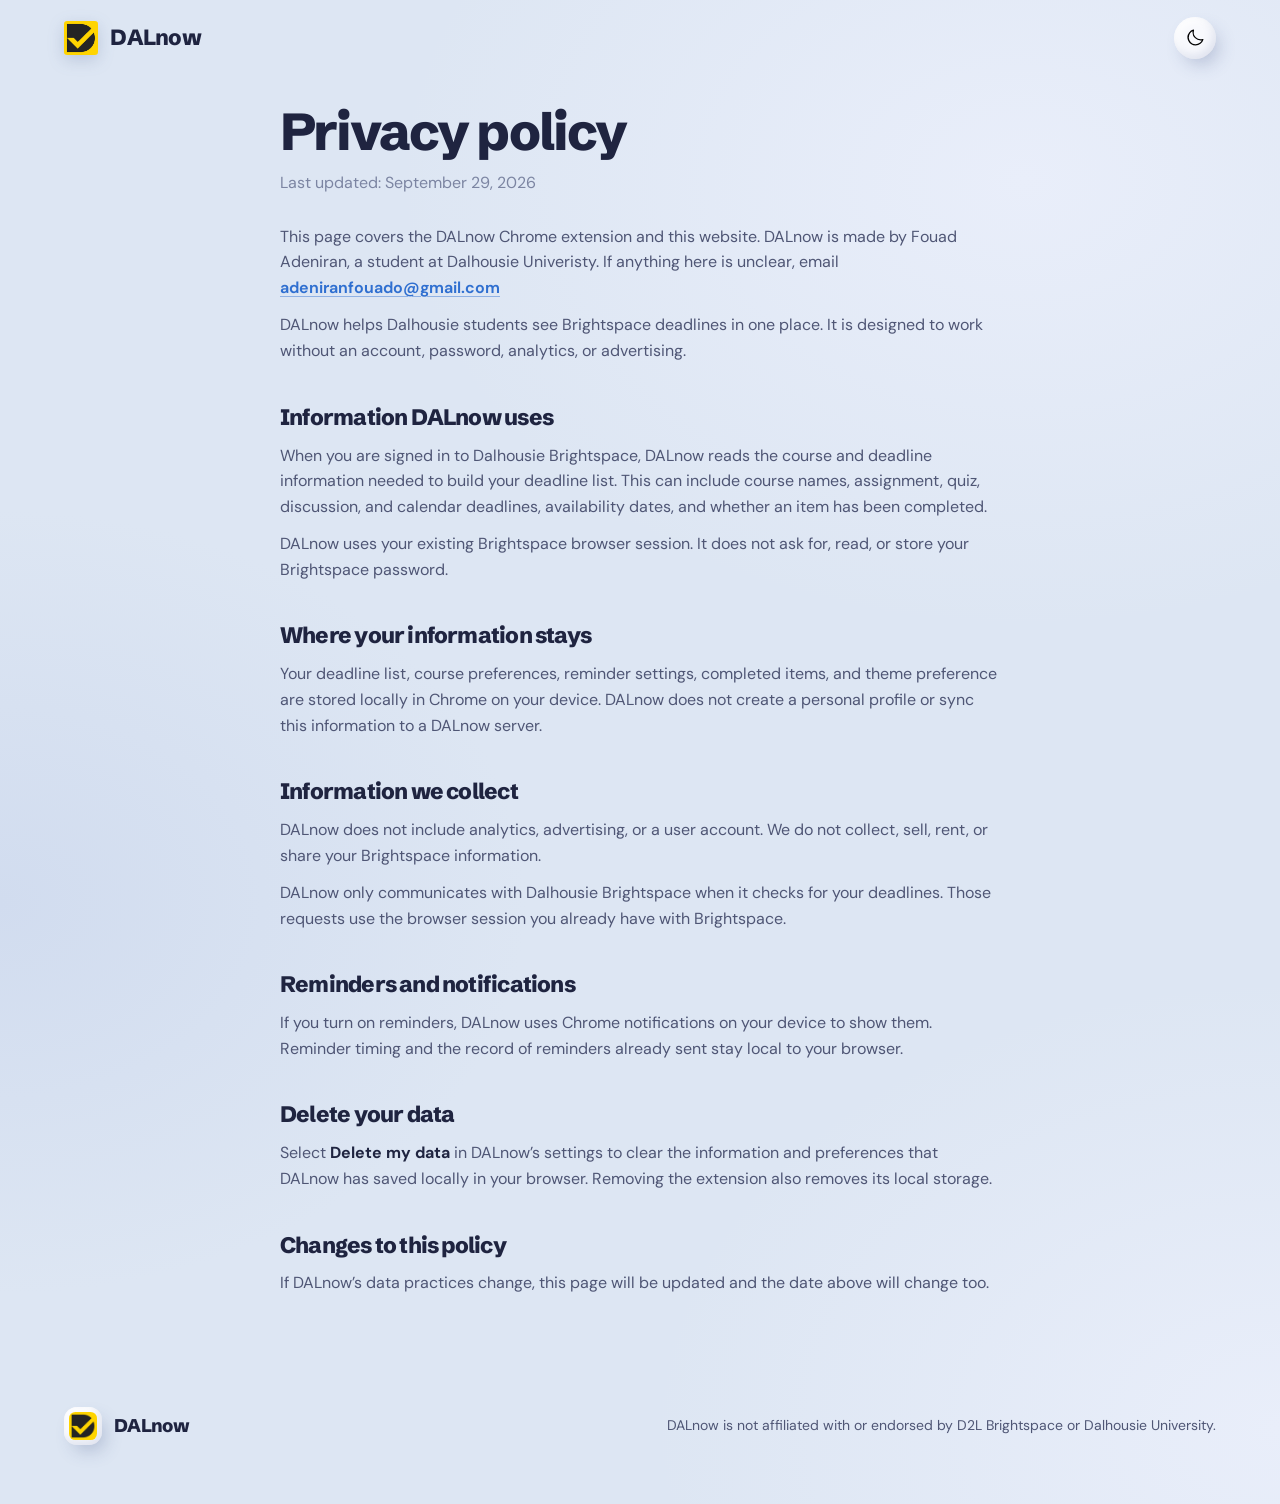
==== commit 5f0ef259: "fix: change email" ====
--- a/site/privacy.html
+++ b/site/privacy.html
@@ -6,6 +6,7 @@
     <meta name="description" content="DALnow privacy policy." />
     <meta name="theme-color" content="#dde6f3" />
     <title>Privacy policy — DALnow</title>
+    <link rel="icon" type="image/png" sizes="128x128" href="assets/icon128.png" />
     <link rel="stylesheet" href="styles/tokens.css" />
     <link rel="stylesheet" href="styles/styles.css" />
     <link rel="stylesheet" href="styles/site.css" />
@@ -55,7 +56,7 @@
         This page covers the DALnow Chrome extension and this website. DALnow is
         made by Fouad Adeniran, a student at Dalhousie Univeristy. If anything
         here is unclear, email
-        <a href="mailto:adenirafouad@gmail.com">adenirafouad@gmail.com</a>
+        <a href="mailto:adeniranfouado@gmail.com">adeniranfouado@gmail.com</a>
       </p>
       <p>
         DALnow helps Dalhousie students see Brightspace deadlines in one place.
